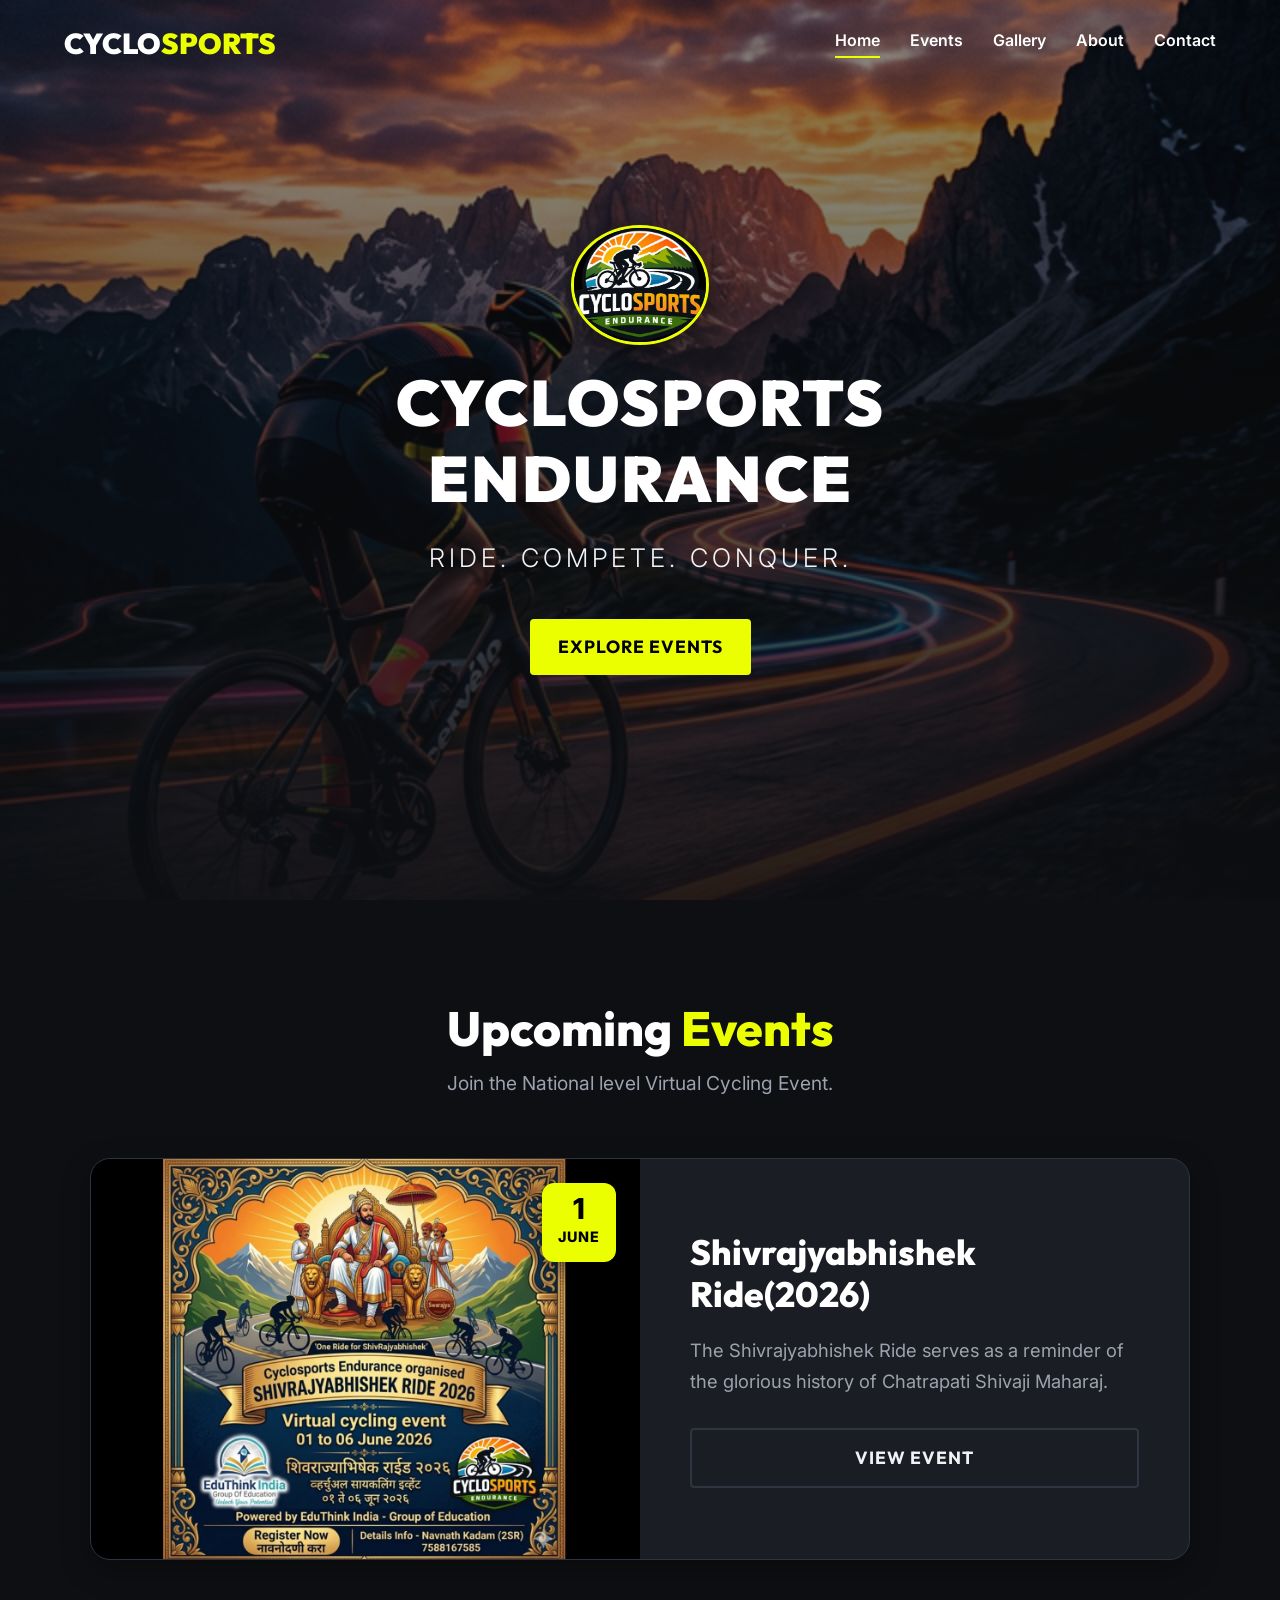
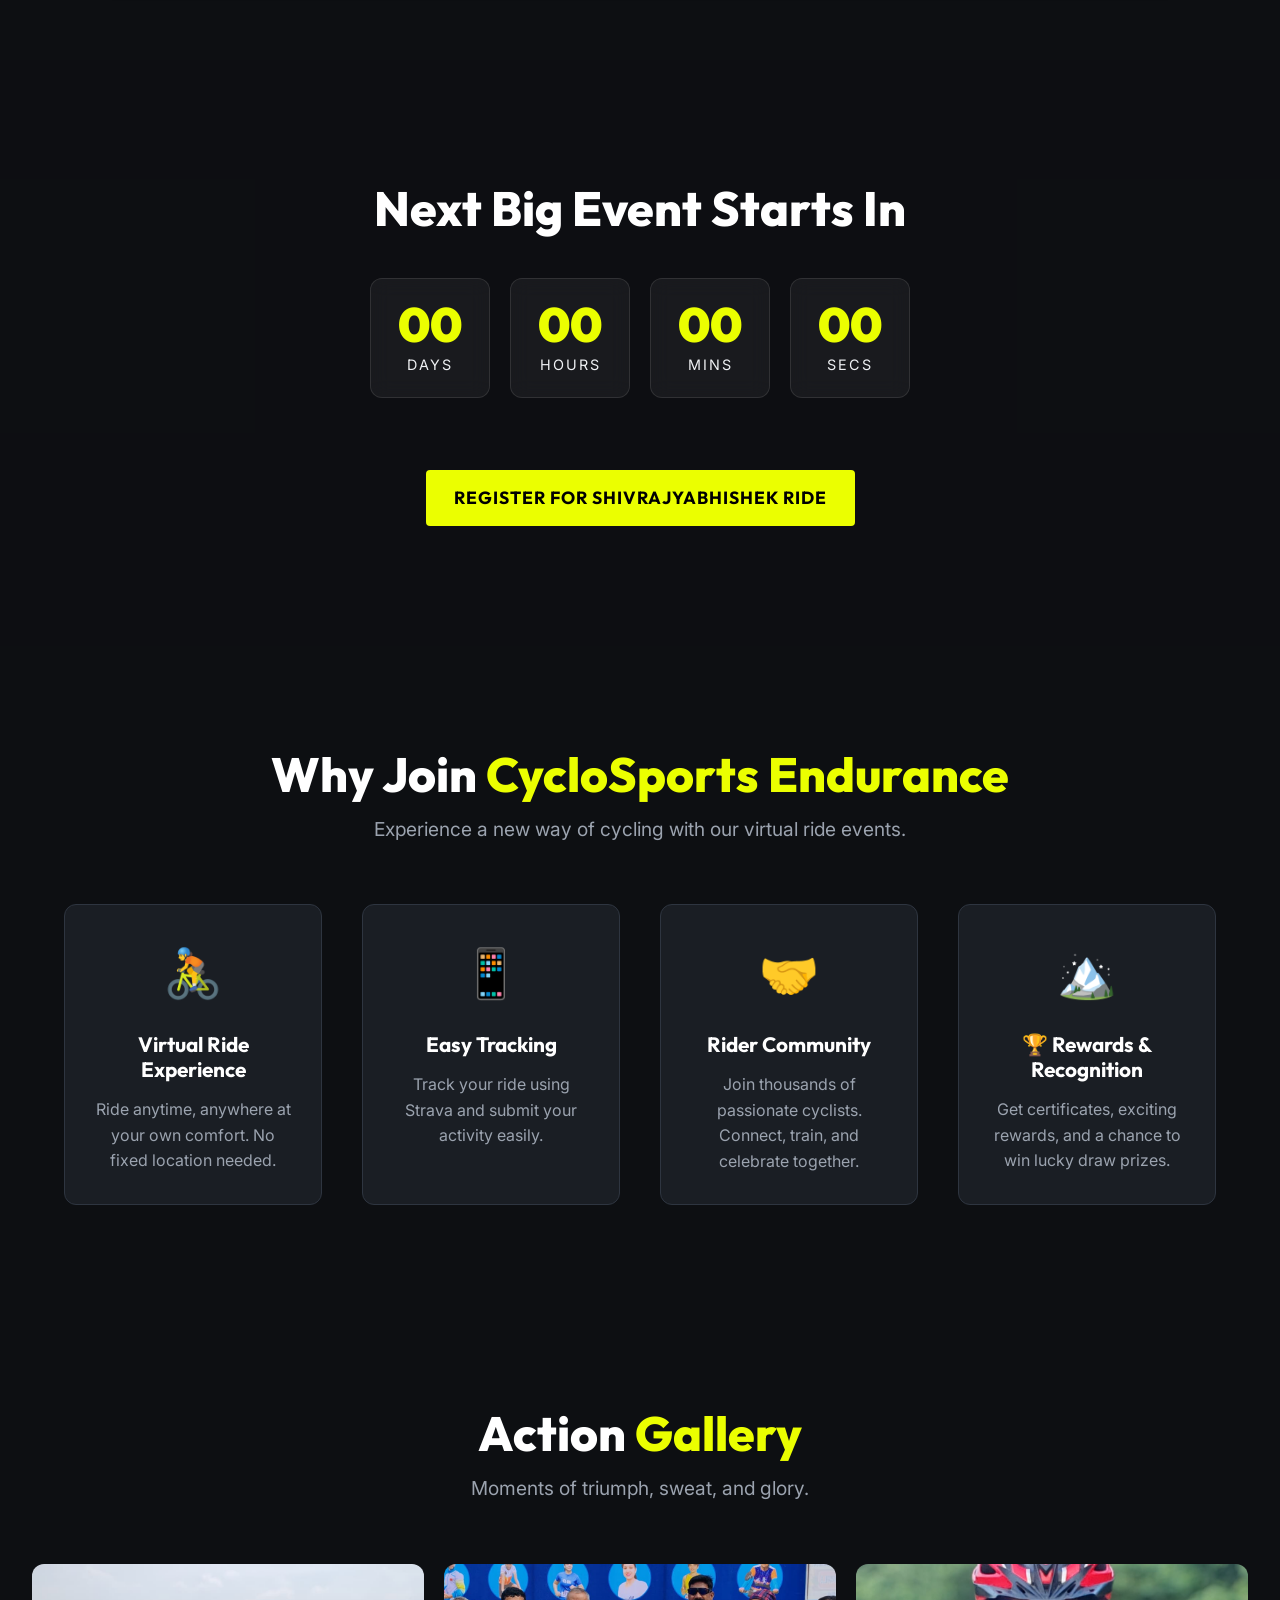
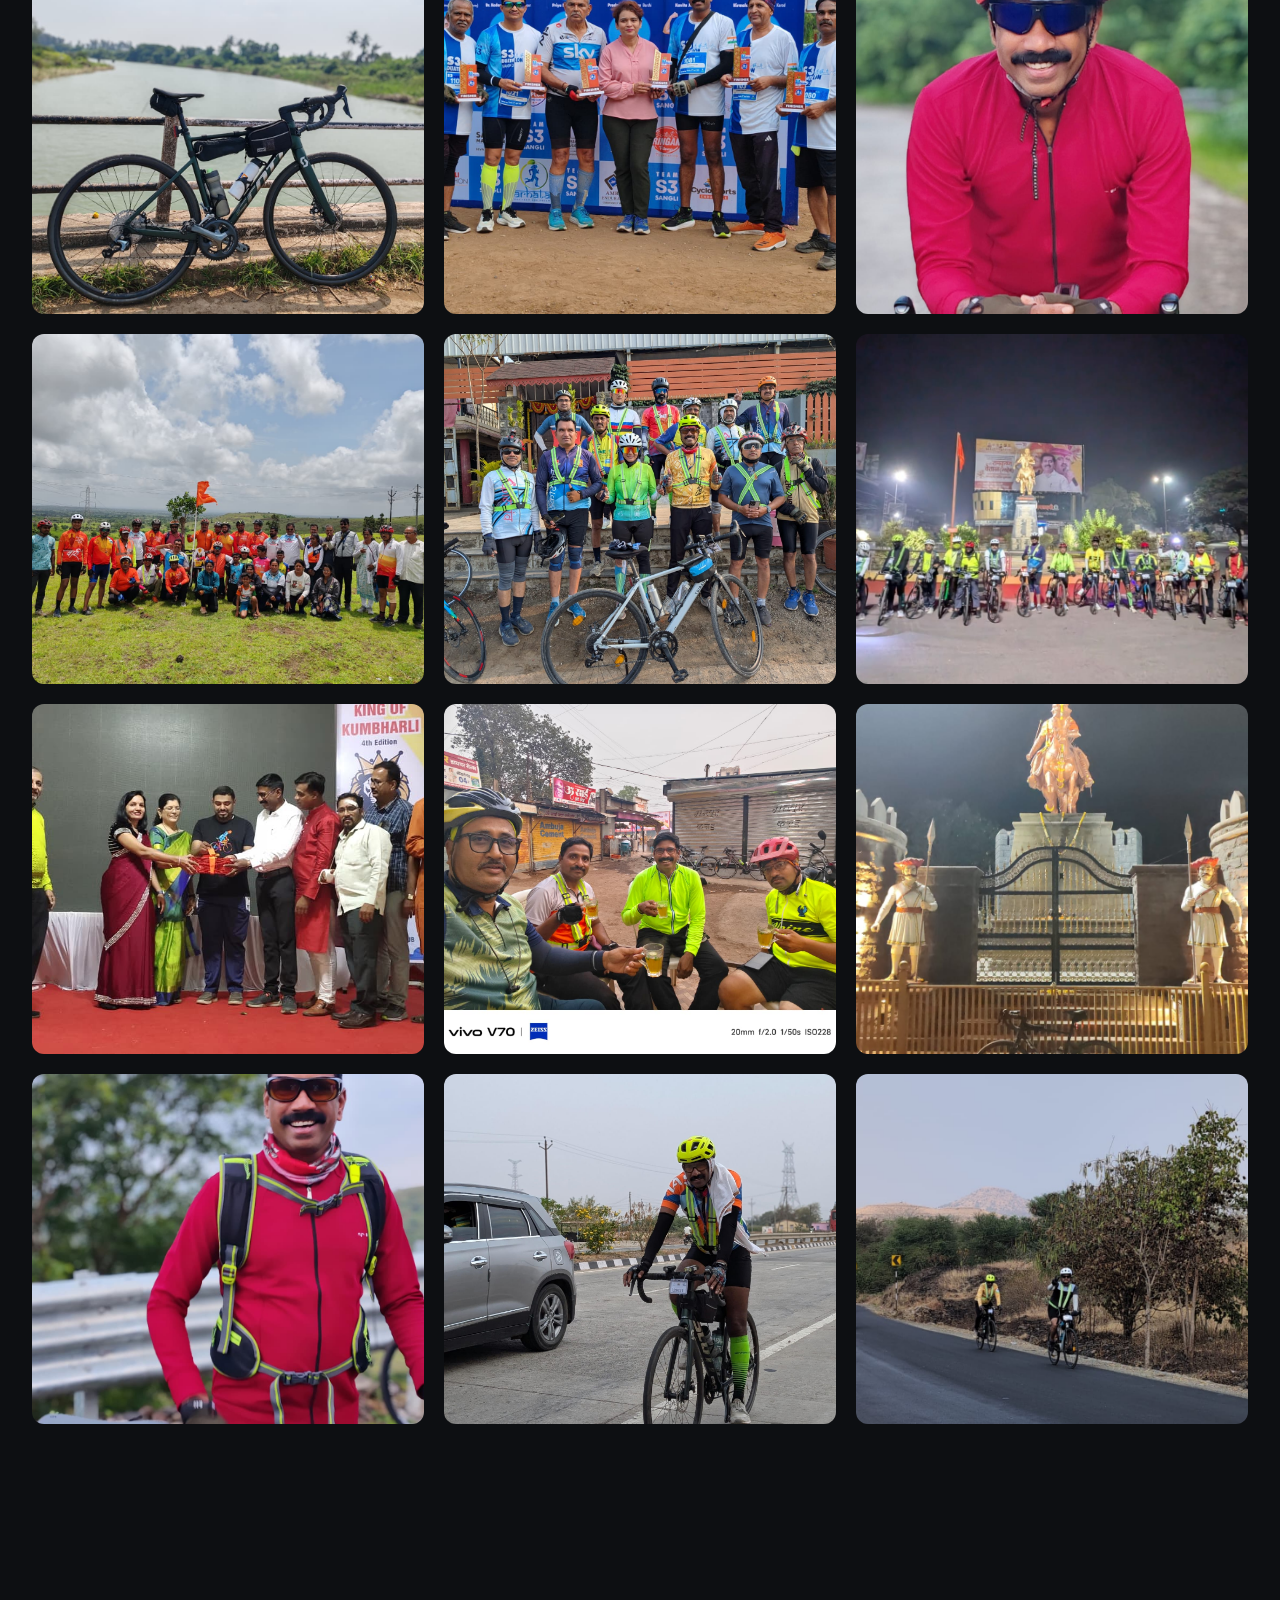
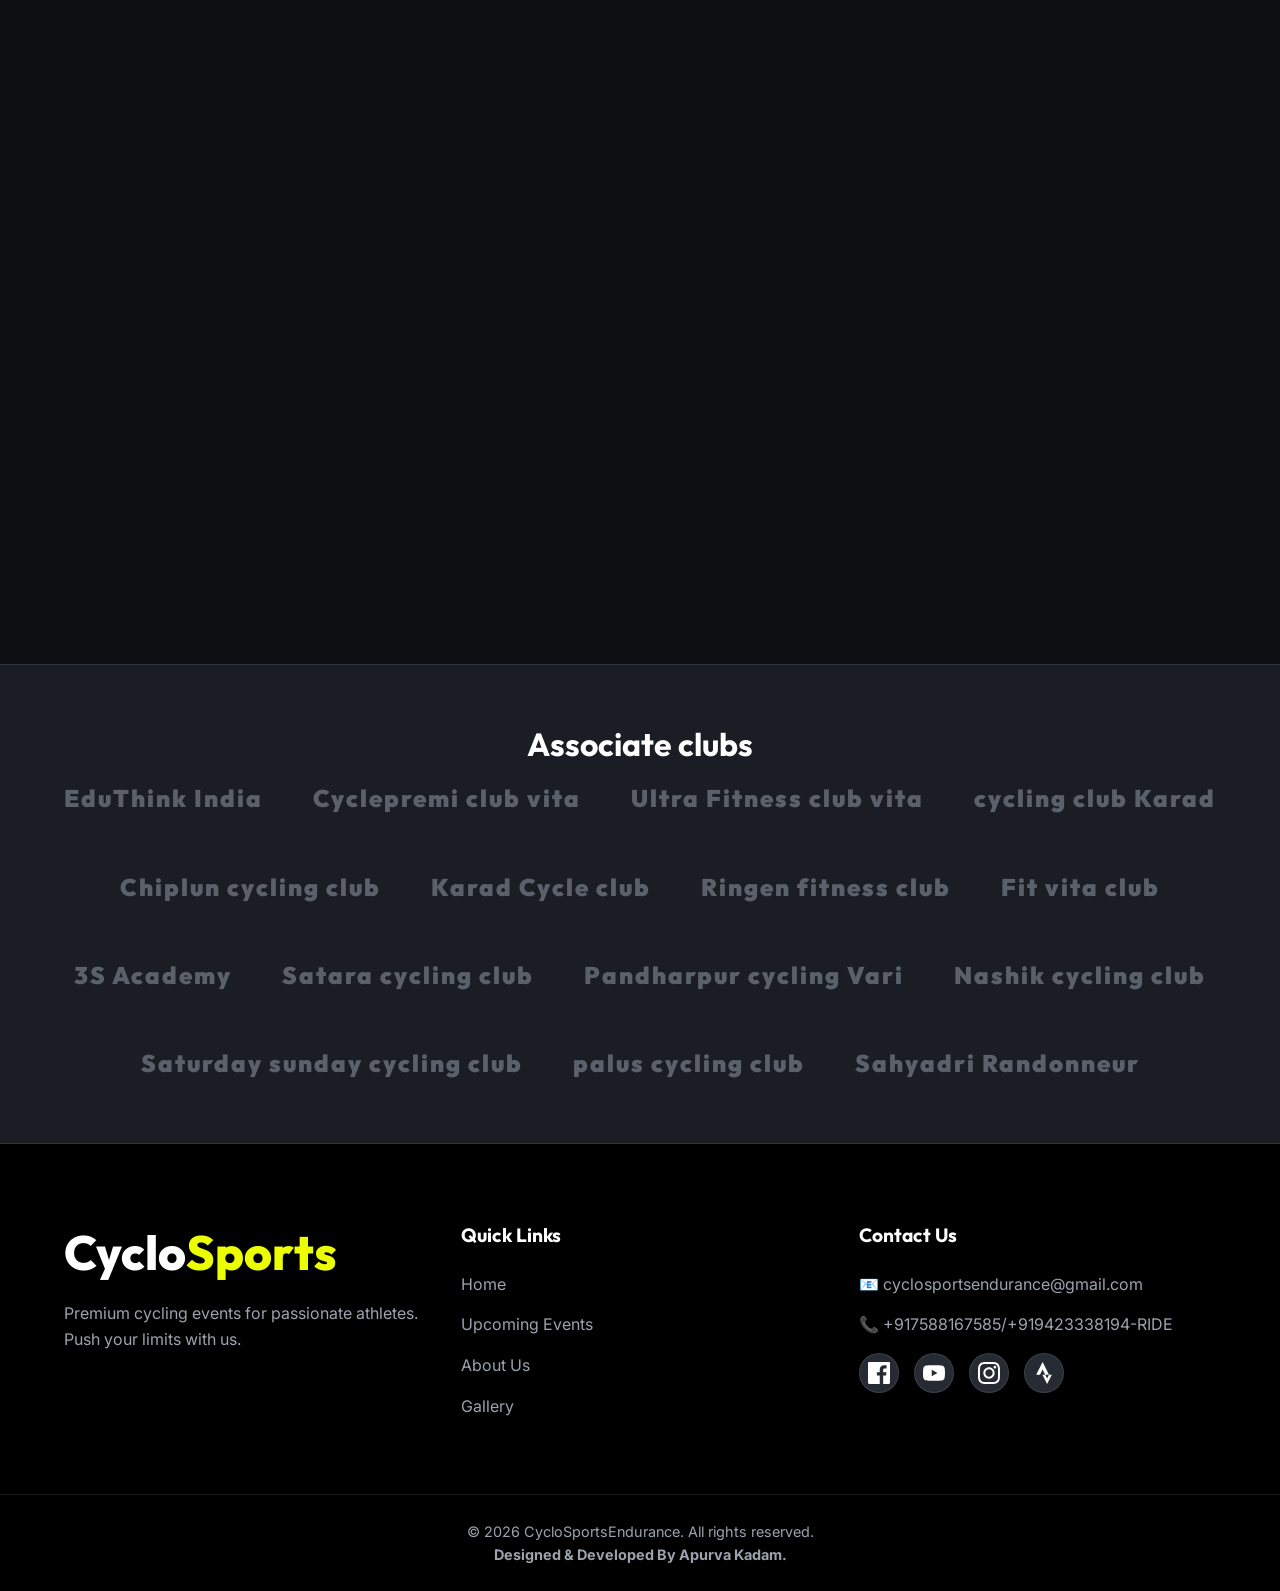
==== index.html @ b4a03345 "feat:delete the image" ====
<!DOCTYPE html>
<html lang="en">
<head>
    <meta charset="UTF-8">
    <meta name="viewport" content="width=device-width, initial-scale=1.0">
    <title>CycloSportsEndurance | Ride. Compete. Conquer.</title>
    <meta name="description" content="A professional sports event platform for cycling enthusiasts. Ride, compete, and conquer with CycloSportsEndurance.">
    <link rel="preconnect" href="https://fonts.googleapis.com">
    <link rel="preconnect" href="https://fonts.gstatic.com" crossorigin>
    <link href="https://fonts.googleapis.com/css2?family=Inter:wght@300;400;600;800&family=Outfit:wght@700;900&display=swap" rel="stylesheet">
    <link rel="stylesheet" href="styles.css">
</head>
<body>

    <!-- Sticky Navigation -->
    <header class="navbar" id="navbar">
        <div class="nav-container">
            <a href="index.html" class="logo">Cyclo<span>Sports</span></a>
            
            <button class="mobile-menu-btn" id="mobileMenuBtn" aria-label="Toggle Navigation">
                <span class="bar"></span>
                <span class="bar"></span>
                <span class="bar"></span>
            </button>
            
            <nav class="nav-links" id="navLinks">
                <a href="index.html" class="active">Home</a>
                <a href="#events">Events</a>
                <a href="#gallery">Gallery</a>
                <a href="#about">About</a>
                <a href="#contact">Contact</a>
            </nav>
        </div>
    </header>

    <!-- Hero Section -->
    <section class="hero" id="home">
        <div class="hero-overlay"></div>
        <div class="hero-content">
            <div class="hero-logo-wrapper fade-in" style="display: flex; justify-content: center; margin-bottom: 20px;">
                <img src="images/logo.png" alt="CycloSportsEndurance Logo" style="height: 120px; width: auto; border-radius: 50%; box-shadow: 0 10px 30px rgba(0,0,0,0.5); border: 3px solid var(--primary-color);">
            </div>
            <h1 class="hero-title reveal-text">CycloSports Endurance</h1>
            <p class="hero-tagline fade-in">Ride. Compete. Conquer.</p>
            <a href="#events" class="btn btn-primary pulse-btn">Explore Events</a>
        </div>
    </section>

    <!-- Upcoming Events Section -->
    <section class="events-section section-padding" id="events">
        <div class="container">
            <div class="section-header">
                <h2>Upcoming <span>Events</span></h2>
                <p>Join the National level Virtual Cycling Event.</p>
            </div>
            
            <div class="event-grid">
                <!-- Event Card 1 -->
                <div class="event-card fade-up">
                    <div class="event-image-wrapper">
                        <img src="images/event1.jpg.jpeg" alt="Shivrajyabhishek ride" class="event-image">
                        <div class="event-date-badge">
                            <span class="day">1</span>
                            <span class="month">June</span>
                        </div>
                    </div>
                    <div class="event-info">
                        <h3>Shivrajyabhishek Ride(2026)</h3>
                        <p class="event-desc">The Shivrajyabhishek Ride serves as a reminder of the glorious history of Chatrapati Shivaji Maharaj. </p>
                        <a href="event.html" class="btn btn-secondary">View Event</a>
                    </div>
                </div>

            </div>
        </div>
    </section>

    <!-- Countdown Section -->
    <section class="countdown-section" id="countdown">
        <div class="countdown-overlay"></div>
        <div class="container countdown-container relative-z">
            <h2>Next Big Event Starts In</h2>
            <div class="timer" id="main-timer">
                <div class="time-box">
                    <span id="days" class="time-val">00</span>
                    <span class="time-label">Days</span>
                </div>
                <div class="time-box">
                    <span id="hours" class="time-val">00</span>
                    <span class="time-label">Hours</span>
                </div>
                <div class="time-box">
                    <span id="minutes" class="time-val">00</span>
                    <span class="time-label">Mins</span>
                </div>
                <div class="time-box">
                    <span id="seconds" class="time-val">00</span>
                    <span class="time-label">Secs</span>
                </div>
            </div>
            <a href="event.html" class="btn btn-primary mt-medium pulse-btn">Register For Shivrajyabhishek Ride</a>
        </div>
    </section>

    <!-- Why Join Section -->
    <section class="features-section section-padding" id="about">
        <div class="container">
            <div class="section-header">
                <h2>Why Join <span>CycloSports Endurance</span></h2>
                <p>Experience a new way of cycling with our virtual ride events.</p>
            </div>
            
            <div class="features-grid">
                <div class="feature-item fade-up">
                    <div class="feature-icon">🚴</div>
                    <h3> Virtual Ride Experience</h3>
                    <p>Ride anytime, anywhere at your own comfort. No fixed location needed.</p>
                </div>
                <div class="feature-item fade-up" style="transition-delay: 0.1s;">
                    <div class="feature-icon">📱</div>
                    <h3> Easy Tracking</h3>
                    <p>Track your ride using Strava and submit your activity easily.</p>
                </div>
                <div class="feature-item fade-up" style="transition-delay: 0.2s;">
                    <div class="feature-icon">🤝</div>
                    <h3>Rider Community</h3>
                    <p>Join thousands of passionate cyclists. Connect, train, and celebrate together.</p>
                </div>
                <div class="feature-item fade-up" style="transition-delay: 0.3s;">
                    <div class="feature-icon">🏔️</div>
                    <h3>🏆 Rewards & Recognition</h3>
                    <p>Get certificates, exciting rewards, and a chance to win lucky draw prizes.</p>
                </div>
            </div>
        </div>
    </section>

    <!-- Gallery Section -->
    <section class="gallery-section section-padding" id="gallery">
        <div class="container-fluid">
            <div class="section-header">
                <h2>Action <span>Gallery</span></h2>
                <p>Moments of triumph, sweat, and glory.</p>
            </div>
            
            <div class="gallery-grid">
                <div class="gallery-item fade-up">
                    <img src="images/cycle.jpg" alt="Pristine Drivetrain">
                    <div class="gallery-overlay"><span>Cycle</span></div>
                </div>
                <div class="gallery-item fade-up">
                    <img src="images/grp.jpg" alt="Pristine Drivetrain">
                    <div class="gallery-overlay"><span>Sangli 3s Academy</span></div>
                </div>
                <div class="gallery-item fade-up" style="transition-delay: 0.1s;">
                    <img src="images/pappa1.jpg" alt="Cornering on mountain">
                    <div class="gallery-overlay"><span></span></div>
                </div>
                <div class="gallery-item fade-up" style="transition-delay: 0.2s;">
                    <img src="images/grp2.jpg" alt="Cyclists celebrating">
                    <div class="gallery-overlay"><span>Pandharpur vari</span></div>
                </div>
                <div class="gallery-item fade-up" style="transition-delay: 0.3s;">
                    <img src="images/grp3.jpg" alt="Peloton racing">
                    <div class="gallery-overlay"><span>BRM</span></div>
                </div>
                <div class="gallery-item fade-up" style="transition-delay: 0.3s;">
                    <img src="images/grp4.jpg.jpeg" alt="Peloton racing">
                    <div class="gallery-overlay"><span>karad group</span></div>
                </div>
                <div class="gallery-item fade-up" style="transition-delay: 0.3s;">
                    <img src="images/grp5.jpg.jpeg" alt="Peloton racing">
                    <div class="gallery-overlay"><span>21 days challang</span></div>
                </div>
                <div class="gallery-item fade-up" style="transition-delay: 0.3s;">
                    <img src="images/grp6.jpg.jpeg" alt="Peloton racing">
                    <div class="gallery-overlay"><span>break time</span></div>
                </div>
                 <div class="gallery-item fade-up" style="transition-delay: 0.3s;">
                    <img src="images/shivaji.jpg.jpeg" alt="Shivtirth,vita">
                    <div class="gallery-overlay"><span>Shivtirth,vita</span></div>
                </div>
                 <div class="gallery-item fade-up" style="transition-delay: 0.3s;">
                    <img src="images/pappa3.jpg.jpeg" alt="my cycling journey">
                    <div class="gallery-overlay"><span>my cycling journey</span></div>
                </div>
                <div class="gallery-item fade-up" style="transition-delay: 0.3s;">
                    <img src="images/pappa4.jpg.jpeg" alt="my cycling journey">
                    <div class="gallery-overlay"></div>
                </div>
                <div class="gallery-item fade-up" style="transition-delay: 0.3s;">
                    <img src="images/grp7.jpg.jpeg" alt="my cycling journey">
                    <div class="gallery-overlay"></div>
                </div>
                <div class="gallery-item fade-up" style="transition-delay: 0.3s;">
                    <img src="images/grp8.jpg.jpeg" alt="my cycling journey">
                    <div class="gallery-overlay"></div>
                </div>
                <div class="gallery-item fade-up" style="transition-delay: 0.3s;">
                    <img src="images/grp9.jpg.jpeg" alt="my cycling journey">
                    <div class="gallery-overlay"></div>
                </div>
                <div class="gallery-item fade-up" style="transition-delay: 0.3s;">
                    <img src="images/grp10.jpg.jpeg" alt="my cycling journey">
                    <div class="gallery-overlay"></div>
                </div>
                 <div class="gallery-item fade-up" style="transition-delay: 0.3s;">
                    <img src="images/grp11.jpg.jpeg" alt="my cycling journey">
                    <div class="gallery-overlay"></div>
                </div>
                 
                 <div class="gallery-item fade-up" style="transition-delay: 0.3s;">
                    <img src="images/grp13.jpg.jpeg" alt="my cycling journey">
                    <div class="gallery-overlay"></div>
                </div>
                
                
            </div>
        </div>
    </section>

    <!-- Sponsors Section -->
    <section class="sponsors-section section-padding">
        <div class="container">
            <h3 class="text-center mb-small">Associate clubs</h3>
            <div class="sponsors-track">
                <div class="sponsor-logo">EduThink India</div>
                <div class="sponsor-logo">Cyclepremi club vita</div>
                <div class="sponsor-logo">Ultra Fitness club vita</div>
                <div class="sponsor-logo">cycling club Karad</div>
                <div class="sponsor-logo">Chiplun cycling club</div>
                <div class="sponsor-logo">Karad Cycle club</div>
                <div class="sponsor-logo">Ringen fitness club</div>
                <div class="sponsor-logo">Fit vita  club</div>
                <div class="sponsor-logo">3S Academy</div>
                <div class="sponsor-logo">Satara cycling club</div>
                <div class="sponsor-logo">Pandharpur cycling Vari</div>
                <div class="sponsor-logo">Nashik cycling club</div>
                <div class="sponsor-logo">Saturday sunday cycling club</div>
                <div class="sponsor-logo">palus cycling club</div>
                 <div class="sponsor-logo">Sahyadri Randonneur</div>



                


                  
            </div>
        </div>
    </section>

    <!-- Footer -->
    <footer class="footer" id="contact">
        <div class="container footer-content">
            <div class="footer-brand">
                <h2>Cyclo<span>Sports</span></h2>
                <p>Premium cycling events for passionate athletes. Push your limits with us.</p>
            </div>
            <div class="footer-links">
                <h3>Quick Links</h3>
                <ul>
                    <li><a href="#home">Home</a></li>
                    <li><a href="#events">Upcoming Events</a></li>
                    <li><a href="#about">About Us</a></li>
                    <li><a href="#gallery">Gallery</a></li>
                </ul>
            </div>
            <div class="footer-contact">
                <h3>Contact Us</h3>
                <p>📧 cyclosportsendurance@gmail.com</p>
                <p>📞 +917588167585/+919423338194-RIDE</p>
                <div class="social-icons">
                    <a href="https://www.facebook.com/share/1Gm2PTJt2p/" target="_blank" aria-label="Facebook" class="social-btn facebook-btn">
                        <svg viewBox="0 0 24 24" width="22" height="22" fill="currentColor"><path d="M22.675 0H1.325C.593 0 0 .593 0 1.325v21.351C0 23.407.593 24 1.325 24H12.82v-9.294H9.692v-3.622h3.128V8.413c0-3.1 1.893-4.788 4.659-4.788 1.325 0 2.463.099 2.795.143v3.24l-1.918.001c-1.504 0-1.795.715-1.795 1.763v2.313h3.587l-.467 3.622h-3.12V24h6.116c.73 0 1.323-.593 1.323-1.325V1.325C24 .593 23.407 0 22.675 0z"/></svg>
                    </a>
                    <a href="https://youtube.com/@cyclosports_endurance?si=Y2hCY_am2T62Uddx" target="_blank" aria-label="YouTube" class="social-btn youtube-btn">
                        <svg viewBox="0 0 24 24" width="22" height="22" fill="currentColor"><path d="M23.498 6.186a3.016 3.016 0 0 0-2.122-2.136C19.505 3.5 12 3.5 12 3.5s-7.505 0-9.377.55a3.016 3.016 0 0 0-2.122 2.136C0 8.07 0 12 0 12s0 3.93.501 5.814a3.016 3.016 0 0 0 2.122 2.136c1.872.55 9.377.55 9.377.55s7.505 0 9.377-.55a3.016 3.016 0 0 0 2.122-2.136C24 15.93 24 12 24 12s0-3.93-.502-5.814zM9.545 15.568V8.432L15.818 12l-6.273 3.568z"/></svg>
                    </a>
                    <a href="https://www.instagram.com/cyclosports_endurance?igsh=ZHBmbDU0dDhqNGh4" target="_blank" aria-label="Instagram" class="social-btn instagram-btn">
                        <svg viewBox="0 0 24 24" width="22" height="22" fill="currentColor"><path d="M12 2.163c3.204 0 3.584.012 4.85.07 3.252.148 4.771 1.691 4.919 4.919.058 1.265.069 1.645.069 4.849 0 3.205-.012 3.584-.069 4.849-.149 3.225-1.664 4.771-4.919 4.919-1.266.058-1.644.07-4.85.07-3.204 0-3.584-.012-4.849-.07-3.26-.149-4.771-1.699-4.919-4.92-.058-1.265-.07-1.644-.07-4.849 0-3.204.013-3.583.07-4.849.149-3.227 1.664-4.771 4.919-4.919 1.266-.057 1.645-.069 4.849-.069zm0-2.163c-3.259 0-3.667.014-4.947.072-4.358.2-6.78 2.618-6.98 6.98-.059 1.281-.073 1.689-.073 4.948 0 3.259.014 3.668.072 4.948.2 4.358 2.618 6.78 6.98 6.98 1.281.058 1.689.072 4.948.072 3.259 0 3.668-.014 4.948-.072 4.354-.2 6.782-2.618 6.979-6.98.059-1.28.073-1.689.073-4.948 0-3.259-.014-3.667-.072-4.947-.196-4.354-2.617-6.78-6.979-6.98-1.281-.059-1.69-.073-4.949-.073zm0 5.838c-3.403 0-6.162 2.759-6.162 6.162s2.759 6.163 6.162 6.163 6.162-2.759 6.162-6.163c0-3.403-2.759-6.162-6.162-6.162zm0 10.162c-2.209 0-4-1.79-4-4s1.791-4 4-4 4 1.79 4 4-1.791 4-4 4zm6.406-11.845c-.796 0-1.441.645-1.441 1.44s.645 1.44 1.441 1.44c.795 0 1.439-.645 1.439-1.44s-.644-1.44-1.439-1.44z"/></svg>
                    </a>
                    <a href="https://strava.app.link/qWjfaEIYH1b" target="_blank" aria-label="Strava" class="social-btn strava-btn">
                        <svg viewBox="0 0 24 24" width="22" height="22" fill="currentColor"><path d="M15.387 17.944l-2.089-4.116h-3.065L15.387 24l5.15-10.172h-3.066m-7.008-5.599l2.836 5.598h4.172L10.463 0l-7 13.828h4.169"/></svg>
                    </a>
                </div>
            </div>
        </div>
        <div class="footer-bottom">
            <p>&copy; 2026 CycloSportsEndurance. All rights reserved.</p>
            <p><b> Designed & Developed By Apurva Kadam.</b></p>
        </div>
    </footer>

    <!-- Floating WhatsApp Button Removed -->
    <script src="script.js"></script>
</body>
</html>
---- styles.css ----
/* --- CSS Variables --- */
:root {
    --bg-color: #0d0f12; /* Deep dark blue/black */
    --surface-color: #1a1e24; /* Slightly lighter card background */
    --surface-light: #252a33;
    --primary-color: #ebff00; /* Vibrant Neon Yellow/Green */
    --primary-hover: #bde600;
    --secondary-color: #ff3366; /* Vibrant Pink/Red */
    --text-main: #f0f2f5;
    --text-muted: #9ba3af;
    --border-color: #2e3540;
    
    --font-heading: 'Outfit', sans-serif;
    --font-body: 'Inter', sans-serif;

    --transition-fast: 0.2s ease;
    --transition-med: 0.4s cubic-bezier(0.25, 0.46, 0.45, 0.94);
    --transition-slow: 0.8s cubic-bezier(0.25, 0.46, 0.45, 0.94);
}

/* --- Resets & Base --- */
* {
    margin: 0;
    padding: 0;
    box-sizing: border-box;
}

html {
    scroll-behavior: smooth;
}

body {
    font-family: var(--font-body);
    background-color: var(--bg-color);
    color: var(--text-main);
    line-height: 1.6;
    overflow-x: hidden;
}

h1, h2, h3, h4, h5, h6 {
    font-family: var(--font-heading);
    color: #fff;
    line-height: 1.2;
}

a {
    text-decoration: none;
    color: var(--text-main);
    transition: color var(--transition-fast);
}

img {
    max-width: 100%;
    height: auto;
    display: block;
}

ul {
    list-style: none;
}

/* --- Typography --- */
h1 { font-size: clamp(2.5rem, 5vw, 4.5rem); text-transform: uppercase; font-weight: 900; letter-spacing: 2px; }
h2 { font-size: clamp(2rem, 4vw, 3rem); font-weight: 800; }
h3 { font-size: clamp(1.5rem, 3vw, 2rem); font-weight: 700; }
.text-muted { color: var(--text-muted); }
.text-center { text-align: center; }

/* Highlighted Text */
h2 span {
    color: var(--primary-color);
}

/* --- Layout Utilities --- */
.container {
    width: 90%;
    max-width: 1200px;
    margin: 0 auto;
}
.container-fluid {
    width: 95%;
    margin: 0 auto;
}
.section-padding {
    padding: 100px 0;
}
.relative-z {
    position: relative;
    z-index: 2;
}
.mt-medium { margin-top: 2rem; }
.mb-small { margin-bottom: 1rem; }
.w-100 { width: 100%; }

/* --- Components --- */

/* Buttons */
.btn {
    display: inline-block;
    padding: 14px 28px;
    font-family: var(--font-heading);
    font-weight: 700;
    font-size: 1.1rem;
    text-transform: uppercase;
    letter-spacing: 1px;
    border: none;
    cursor: pointer;
    border-radius: 4px;
    transition: all var(--transition-fast);
    text-align: center;
}

.btn-primary {
    background-color: var(--primary-color);
    color: #000;
}

.btn-primary:hover {
    background-color: var(--primary-hover);
    transform: translateY(-2px);
    box-shadow: 0 5px 15px rgba(235, 255, 0, 0.3);
}

.btn-secondary {
    background-color: transparent;
    color: var(--text-main);
    border: 2px solid var(--border-color);
}

.btn-secondary:hover {
    border-color: var(--primary-color);
    color: var(--primary-color);
}

/* Pulse Animation for CTA */
.pulse-btn {
    animation: pulse 2s infinite;
}
@keyframes pulse {
    0% { box-shadow: 0 0 0 0 rgba(235, 255, 0, 0.4); }
    70% { box-shadow: 0 0 0 15px rgba(235, 255, 0, 0); }
    100% { box-shadow: 0 0 0 0 rgba(235, 255, 0, 0); }
}

/* --- Navigation --- */
.navbar {
    position: fixed;
    top: 0;
    left: 0;
    width: 100%;
    padding: 20px 0;
    z-index: 1000;
    transition: background-color var(--transition-med), padding var(--transition-med);
}
.navbar.scrolled {
    background-color: rgba(13, 15, 18, 0.95);
    backdrop-filter: blur(10px);
    -webkit-backdrop-filter: blur(10px);
    padding: 15px 0;
    box-shadow: 0 4px 30px rgba(0, 0, 0, 0.5);
    border-bottom: 1px solid rgba(255,255,255,0.05);
}

.nav-container {
    width: 90%;
    max-width: 1200px;
    margin: 0 auto;
    display: flex;
    justify-content: space-between;
    align-items: center;
}

.logo {
    font-family: var(--font-heading);
    font-size: 1.8rem;
    font-weight: 900;
    color: #fff;
    text-transform: uppercase;
}
.logo span {
    color: var(--primary-color);
}

.nav-links {
    display: flex;
    gap: 30px;
}

.nav-links a {
    font-weight: 600;
    color: #fff;
    position: relative;
    padding-bottom: 5px;
}

.nav-links a::after {
    content: '';
    position: absolute;
    bottom: 0;
    left: 0;
    width: 0;
    height: 2px;
    background-color: var(--primary-color);
    transition: width var(--transition-fast);
}

.nav-links a:hover::after, .nav-links a.active::after {
    width: 100%;
}

.mobile-menu-btn {
    display: none;
    background: none;
    border: none;
    cursor: pointer;
    flex-direction: column;
    gap: 5px;
    z-index: 1001;
}

.mobile-menu-btn .bar {
    width: 25px;
    height: 3px;
    background-color: #fff;
    transition: all var(--transition-fast);
}

/* --- Hero Section --- */
.hero {
    height: 100vh;
    min-height: 600px;
    background: url('images/hero-bg.png') center/cover no-repeat;
    position: relative;
    display: flex;
    align-items: center;
    justify-content: center;
    text-align: center;
}

.hero-overlay {
    position: absolute;
    top: 0; left: 0; right: 0; bottom: 0;
    background: linear-gradient(to bottom, rgba(13, 15, 18, 0.4) 0%, rgba(13, 15, 18, 0.9) 100%);
}

.hero-content {
    position: relative;
    z-index: 2;
    max-width: 800px;
    padding: 0 20px;
}

.hero-tagline {
    font-size: clamp(1.2rem, 2vw, 1.8rem);
    color: var(--text-main);
    margin: 20px 0 40px;
    font-weight: 300;
    letter-spacing: 4px;
    text-transform: uppercase;
}

/* Animations classes for JS Intersection Observer */
.fade-up {
    opacity: 0;
    transform: translateY(30px);
    transition: opacity var(--transition-slow), transform var(--transition-slow);
}
.fade-up.visible {
    opacity: 1;
    transform: translateY(0);
}
.fade-in {
    opacity: 0;
    transition: opacity var(--transition-slow);
}
.fade-in.visible {
    opacity: 1;
}

/* --- Upcoming Events --- */
.section-header {
    text-align: center;
    margin-bottom: 60px;
}

.section-header p {
    color: var(--text-muted);
    font-size: 1.2rem;
    margin-top: 10px;
}

.event-grid {
    display: flex;
    flex-direction: column;
    align-items: center;
    gap: 40px;
}

.event-card {
    display: flex;
    flex-direction: row;
    width: 100%;
    max-width: 1100px;
    background: var(--surface-color);
    border-radius: 20px;
    overflow: hidden;
    transition: transform var(--transition-med), box-shadow var(--transition-med);
    border: 1px solid var(--border-color);
    box-shadow: 0 10px 30px rgba(0,0,0,0.3);
}

.event-card:hover {
    transform: translateY(-8px);
    box-shadow: 0 20px 50px rgba(0,0,0,0.5);
    border-color: rgba(235, 255, 0, 0.4);
}

.event-image-wrapper {
    position: relative;
    width: 50%;
    height: 400px;
    flex-shrink: 0;
    overflow: hidden;
}

.event-image {
    width: 100%;
    height: 100%;
    object-fit: cover;
    transition: transform 0.5s ease;
}

.event-card:hover .event-image {
    transform: scale(1.08);
}

.event-date-badge {
    position: absolute;
    top: 24px;
    right: 24px;
    background: var(--primary-color);
    color: #000;
    padding: 12px 16px;
    border-radius: 12px;
    text-align: center;
    font-weight: 800;
    box-shadow: 0 8px 20px rgba(0,0,0,0.4);
}

.event-date-badge .day {
    display: block;
    font-size: 1.8rem;
    line-height: 1;
}

.event-date-badge .month {
    font-size: 0.9rem;
    text-transform: uppercase;
    letter-spacing: 1px;
}

.event-info {
    width: 50%;
    padding: 50px;
    display: flex;
    flex-direction: column;
    justify-content: center;
}

.event-info h3 {
    margin-bottom: 20px;
    font-size: 2.2rem;
    font-weight: 800;
}

.event-desc {
    color: var(--text-muted);
    margin-bottom: 30px;
    font-size: 1.15rem;
    line-height: 1.7;
}

@media (max-width: 900px) {
    .event-card {
        flex-direction: column;
        max-width: 600px;
    }
    .event-image-wrapper {
        width: 100%;
        height: 350px;
    }
    .event-info {
        width: 100%;
        padding: 40px 30px;
    }
}
@media (max-width: 480px) {
    .event-image-wrapper {
        height: 250px;
    }
    .event-info {
        padding: 30px 20px;
    }
    .event-info h3 {
        font-size: 1.8rem;
    }
    .event-desc {
        font-size: 1.05rem;
    }
}

/* --- Countdown Section --- */
.countdown-section {
    position: relative;
    padding: 120px 0;
    background: url('images/gallery-2.png') center/cover fixed; /* Parallax effect */
    text-align: center;
}

.countdown-overlay {
    position: absolute;
    top: 0; left: 0; right: 0; bottom: 0;
    background: rgba(13, 15, 18, 0.85); /* Darken bg image */
}

.timer {
    display: flex;
    justify-content: center;
    gap: 20px;
    flex-wrap: wrap;
    margin: 40px 0;
}

.time-box {
    background: rgba(255, 255, 255, 0.05);
    border: 1px solid rgba(255, 255, 255, 0.1);
    backdrop-filter: blur(10px);
    -webkit-backdrop-filter: blur(10px);
    width: 120px;
    height: 120px;
    display: flex;
    flex-direction: column;
    justify-content: center;
    align-items: center;
    border-radius: 12px;
}

.time-val {
    font-family: var(--font-heading);
    font-size: 3rem;
    font-weight: 900;
    color: var(--primary-color);
    line-height: 1;
}

.time-label {
    text-transform: uppercase;
    font-size: 0.9rem;
    letter-spacing: 2px;
    margin-top: 5px;
}

/* --- Features / Why Join --- */
.features-grid {
    display: grid;
    grid-template-columns: repeat(auto-fit, minmax(250px, 1fr));
    gap: 40px;
}

.feature-item {
    text-align: center;
    padding: 30px;
    background: var(--surface-color);
    border-radius: 12px;
    border: 1px solid var(--border-color);
    transition: transform var(--transition-fast);
}

.feature-item:hover {
    transform: translateY(-5px);
    border-color: var(--primary-color);
}

.feature-icon {
    font-size: 3rem;
    margin-bottom: 20px;
}

.feature-item h3 {
    margin-bottom: 15px;
    font-size: 1.3rem;
}

.feature-item p {
    color: var(--text-muted);
}

/* --- Gallery Section --- */
.gallery-grid {
    display: grid;
    grid-template-columns: repeat(auto-fit, minmax(300px, 1fr));
    gap: 20px;
}

.gallery-item {
    position: relative;
    border-radius: 12px;
    overflow: hidden;
    height: 350px;
}

.gallery-item img {
    width: 100%;
    height: 100%;
    object-fit: cover;
    transition: transform 0.6s ease;
}

.gallery-overlay {
    position: absolute;
    top: 0; left: 0; right: 0; bottom: 0;
    background: linear-gradient(to top, rgba(0,0,0,0.8), transparent);
    display: flex;
    align-items: flex-end;
    padding: 30px;
    opacity: 0;
    transition: opacity var(--transition-med);
}

.gallery-item:hover img {
    transform: scale(1.1);
}

.gallery-item:hover .gallery-overlay {
    opacity: 1;
}

.gallery-overlay span {
    font-family: var(--font-heading);
    font-size: 1.5rem;
    font-weight: 700;
    color: #fff;
    transform: translateY(20px);
    transition: transform var(--transition-med);
}

.gallery-item:hover .gallery-overlay span {
    transform: translateY(0);
}

/* --- Sponsors Section --- */
.sponsors-section {
    background: var(--surface-color);
    border-top: 1px solid var(--border-color);
    border-bottom: 1px solid var(--border-color);
    padding: 60px 0;
}

.sponsors-track {
    display: flex;
    justify-content: center;
    align-items: center;
    flex-wrap: wrap;
    gap: 50px;
}

.sponsor-logo {
    font-family: var(--font-heading);
    font-size: 1.5rem;
    color: var(--text-muted);
    font-weight: 900;
    letter-spacing: 2px;
    opacity: 0.5;
    transition: opacity var(--transition-fast), color var(--transition-fast);
}

.sponsor-logo:hover {
    opacity: 1;
    color: var(--text-main);
}

/* --- Footer --- */
.footer {
    background: #000;
    padding-top: 80px;
}

.footer-content {
    display: grid;
    grid-template-columns: repeat(auto-fit, minmax(250px, 1fr));
    gap: 40px;
    margin-bottom: 60px;
}

.footer-brand p {
    color: var(--text-muted);
    margin-top: 20px;
}

.footer h3 {
    margin-bottom: 25px;
    font-size: 1.2rem;
}

.footer-links ul li {
    margin-bottom: 15px;
}

.footer-links ul li a {
    color: var(--text-muted);
}

.footer-links ul li a:hover {
    color: var(--primary-color);
    padding-left: 5px;
}

.footer-contact p {
    color: var(--text-muted);
    margin-bottom: 15px;
}

.social-icons {
    display: flex;
    gap: 15px;
    margin-top: 20px;
}

.social-icons a {
    display: flex;
    align-items: center;
    justify-content: center;
    width: 40px;
    height: 40px;
    background: var(--surface-light);
    border-radius: 50%;
    color: #fff;
    font-family: var(--font-heading);
    font-weight: 700;
}

.social-icons a:hover {
    background: var(--primary-color);
    color: #000;
}

.footer-bottom {
    text-align: center;
    padding: 25px 0;
    border-top: 1px solid rgba(255,255,255,0.1);
    color: var(--text-muted);
    font-size: 0.9rem;
}

/* ========================================================================= */
/* EVENT DETAILS PAGE SPECIFIC STYLES */
/* ========================================================================= */

.event-hero {
    height: 70vh;
    min-height: 500px;
    background: url('images/event-banner.png') center/cover no-repeat;
    position: relative;
    display: flex;
    align-items: center;
    padding-top: 80px; /* Offset for navbar */
}

.event-hero-overlay {
    position: absolute;
    top: 0; left: 0; right: 0; bottom: 0;
    background: linear-gradient(to right, rgba(13, 15, 18, 0.9) 0%, rgba(13, 15, 18, 0.4) 100%);
}

.event-hero-content {
    position: relative;
    z-index: 2;
}

.event-title-badge {
    display: inline-block;
    background: var(--secondary-color);
    color: #fff;
    padding: 5px 15px;
    border-radius: 4px;
    font-size: 0.9rem;
    font-weight: 700;
    text-transform: uppercase;
    margin-bottom: 20px;
}

.event-date-hero {
    font-size: 1.2rem;
    color: var(--primary-color);
    font-weight: 600;
    margin-top: 15px;
}

.glass-panel {
    background: rgba(26, 30, 36, 0.7);
    backdrop-filter: blur(15px);
    -webkit-backdrop-filter: blur(15px);
    border: 1px solid rgba(255, 255, 255, 0.1);
    border-radius: 12px;
    padding: 30px;
}

.glass-panel.dark {
    background: rgba(13, 15, 18, 0.8);
}

.event-countdown {
    margin-top: 40px;
    display: inline-block;
}

.event-countdown h3 {
    margin-bottom: 15px;
    font-size: 1rem;
    color: var(--text-muted);
    text-transform: uppercase;
    letter-spacing: 1px;
}

.event-countdown .timer {
    margin: 0;
    gap: 15px;
}

.event-countdown .time-box {
    width: 80px;
    height: 80px;
}

.event-countdown .time-val {
    font-size: 2rem;
}

/* Event Layout Grid */
.event-layout {
    display: grid;
    grid-template-columns: 2fr 1fr;
    gap: 60px;
}

.event-main-info p {
    color: var(--text-muted);
    font-size: 1.1rem;
    margin-bottom: 20px;
}

/* Virtual Event Information Styling */
.virtual-info-section h3 {
    margin-bottom: 5px;
}

.virtual-steps-grid {
    display: grid;
    grid-template-columns: repeat(auto-fit, minmax(130px, 1fr));
    gap: 15px;
}

.virtual-step-item {
    text-align: center;
    padding: 20px 10px;
    border: 1px solid var(--border-color);
    transition: transform var(--transition-fast), border-color var(--transition-fast);
}

.virtual-step-item:hover {
    transform: translateY(-5px);
    border-color: var(--primary-color);
}

.step-icon {
    font-size: 2rem;
    margin-bottom: 10px;
}

.virtual-step-item h4 {
    margin-bottom: 5px;
    font-size: 1.1rem;
}

.virtual-step-item p {
    font-size: 0.85rem;
    margin-bottom: 0;
    line-height: 1.3;
}

.virtual-details-list {
    margin: 0;
}

.virtual-details-list li {
    padding: 12px 15px;
    border-bottom: 1px dashed rgba(255,255,255,0.1);
    display: flex;
    align-items: center;
    font-size: 1.05rem;
}

.virtual-details-list li:last-child {
    border-bottom: none;
}

.detail-icon {
    font-size: 1.2rem;
    margin-right: 15px;
}

.virtual-details-list strong {
    color: #fff;
    margin-right: 10px;
}

.rules-list {
    margin: 0;
    padding: 10px 0;
}

.rules-list li {
    position: relative;
    padding: 10px 0 10px 0;
    font-size: 1.05rem;
    display: flex;
    align-items: flex-start;
}

.rule-num {
    color: var(--primary-color);
    font-size: 1.3rem;
    margin-right: 15px;
    line-height: 1;
}

/* Registration Sidebar */
.event-sidebar {
    position: sticky;
    top: 100px;
}

.registration-card h3 {
    margin-bottom: 25px;
    padding-bottom: 15px;
    border-bottom: 1px solid var(--border-color);
}

.event-specs {
    margin-bottom: 30px;
}

.event-specs li {
    display: flex;
    align-items: flex-start;
    margin-bottom: 20px;
}

.spec-icon {
    font-size: 1.5rem;
    margin-right: 15px;
    margin-top: 2px;
}

.spec-text {
    display: flex;
    flex-direction: column;
}

.spec-label {
    font-size: 0.85rem;
    color: var(--text-muted);
    text-transform: uppercase;
    letter-spacing: 1px;
}

.spec-val {
    font-weight: 600;
    font-size: 1.1rem;
}

.slot-status {
    color: var(--secondary-color);
}

.price-tag {
    font-family: var(--font-heading);
    font-size: 3.5rem;
    font-weight: 900;
    text-align: center;
    margin-bottom: 25px;
    color: #fff;
}

.price-tag .currency {
    font-size: 1.5rem;
    vertical-align: top;
    position: relative;
    top: 10px;
}

.price-tag .cents {
    font-size: 1.5rem;
}

/* --- Responsive Design --- */
@media (max-width: 992px) {
    .event-layout {
        grid-template-columns: 1fr;
    }
    
    .event-sidebar {
        position: static;
        margin-top: 40px;
    }
}

@media (max-width: 768px) {
    .nav-links {
        position: fixed;
        top: 0;
        right: -100%;
        width: 250px;
        height: 100vh;
        background: var(--surface-color);
        flex-direction: column;
        padding: 100px 30px;
        transition: right var(--transition-med);
        box-shadow: -5px 0 30px rgba(0,0,0,0.5);
    }

    .nav-links.active {
        right: 0;
    }

    .mobile-menu-btn {
        display: flex;
    }

    .mobile-menu-btn.active .bar:nth-child(1) {
        transform: translateY(8px) rotate(45deg);
    }
    .mobile-menu-btn.active .bar:nth-child(2) {
        opacity: 0;
    }
    .mobile-menu-btn.active .bar:nth-child(3) {
        transform: translateY(-8px) rotate(-45deg);
    }

    .timer .time-box {
        width: 80px;
        height: 80px;
    }
    .timer .time-val {
        font-size: 2rem;
    }
}

@media (max-width: 480px) {
    .timer .time-box {
        width: 70px;
        height: 70px;
    }
    .timer .time-val {
        font-size: 1.5rem;
    }
    
    .event-countdown .time-box {
        width: 65px;
        height: 65px;
    }
    .event-countdown .time-val {
        font-size: 1.5rem;
    }
}

/* ========================================================================= */
/* WHATSAPP INTEGRATION STYLES */
/* ========================================================================= */

.btn-whatsapp {
    background-color: #25D366;
    color: #fff;
    display: flex;
    align-items: center;
    justify-content: center;
    gap: 10px;
}

.btn-whatsapp:hover {
    background-color: #1ebe57;
    transform: translateY(-2px);
    box-shadow: 0 5px 15px rgba(37, 211, 102, 0.3);
    color: #fff;
}

.btn-whatsapp .wa-icon {
    width: 22px;
    height: 22px;
    fill: currentColor;
}

.btn-whatsapp.pulse-btn {
    animation: pulse-wa 2s infinite;
}

@keyframes pulse-wa {
    0% { box-shadow: 0 0 0 0 rgba(37, 211, 102, 0.4); }
    70% { box-shadow: 0 0 0 15px rgba(37, 211, 102, 0); }
    100% { box-shadow: 0 0 0 0 rgba(37, 211, 102, 0); }
}

.floating-wa {
    position: fixed;
    bottom: 30px;
    right: 30px;
    width: 60px;
    height: 60px;
    background-color: #25D366;
    color: #fff;
    border-radius: 50%;
    display: flex;
    align-items: center;
    justify-content: center;
    box-shadow: 0 4px 20px rgba(0,0,0,0.3);
    z-index: 1000;
    transition: transform var(--transition-fast), background-color var(--transition-fast);
}

.floating-wa:hover {
    transform: scale(1.1);
    background-color: #1ebe57;
    color: #fff;
}

.floating-wa .wa-icon {
    width: 32px;
    height: 32px;
    fill: currentColor;
}

@media (max-width: 768px) {
    .floating-wa {
        bottom: 20px;
        right: 20px;
        width: 50px;
        height: 50px;
    }
    .floating-wa .wa-icon {
        width: 28px;
        height: 28px;
    }
}

/* ========================================================================= */
/* MULTI-LEVEL REGISTRATION STYLES */
/* ========================================================================= */

.category-grid {
    display: grid;
    grid-template-columns: repeat(auto-fit, minmax(300px, 1fr));
    gap: 30px;
    margin-top: 40px;
}

.category-card {
    background: linear-gradient(145deg, #1a1e24 0%, #0d0f12 100%);
    border: 1px solid var(--border-color);
    border-radius: 16px;
    padding: 35px 25px;
    transition: transform var(--transition-med), box-shadow var(--transition-med), border-color var(--transition-med);
    display: flex;
    flex-direction: column;
    position: relative;
    overflow: hidden;
}

.category-card::before {
    content: '';
    position: absolute;
    top: 0; left: 0; right: 0; height: 4px;
    background: linear-gradient(90deg, #ff6a00, var(--primary-color), #25D366);
    opacity: 0.3;
    transition: opacity var(--transition-fast);
}

.category-card:hover {
    transform: translateY(-10px) scale(1.02);
    box-shadow: 0 20px 40px rgba(0,0,0,0.6);
    border-color: var(--primary-color);
}

.category-card:hover::before {
    opacity: 1;
}

.category-card.highlight-card {
    border-color: var(--primary-color);
    box-shadow: 0 10px 30px rgba(235, 255, 0, 0.1);
    transform: scale(1.05);
    z-index: 1;
}

.category-card.highlight-card::before {
    height: 6px;
    opacity: 1;
}

.category-card.highlight-card:hover {
    transform: scale(1.08) translateY(-10px);
    box-shadow: 0 20px 50px rgba(235, 255, 0, 0.2);
}

.popular-badge {
    position: absolute;
    top: -1px;
    left: 50%;
    transform: translateX(-50%);
    background: linear-gradient(90deg, #ff6a00, #ff3366);
    color: #fff;
    padding: 5px 20px;
    font-size: 0.85rem;
    font-weight: 800;
    border-radius: 0 0 12px 12px;
    text-transform: uppercase;
    letter-spacing: 1.5px;
    box-shadow: 0 4px 10px rgba(255, 106, 0, 0.3);
}

.cat-header {
    text-align: center;
    border-bottom: 1px solid rgba(255,255,255,0.05);
    padding-bottom: 25px;
    margin-bottom: 25px;
}

.cat-header h3 {
    font-size: 1.6rem;
    margin-bottom: 10px;
    color: #fff;
    letter-spacing: 1px;
}

.cat-price {
    font-family: var(--font-heading);
    font-size: 3rem;
    font-weight: 900;
    color: #fff;
    text-shadow: 0 2px 10px rgba(0,0,0,0.5);
}

.highlight-card .cat-price {
    color: var(--primary-color);
}

.cat-features {
    flex-grow: 1;
    margin-bottom: 30px;
}

.cat-features li {
    padding: 12px 0;
    color: var(--text-main);
    display: flex;
    align-items: center;
    font-size: 1.05rem;
    border-bottom: 1px dashed rgba(255,255,255,0.05);
}

.cat-features li:last-child {
    border-bottom: none;
}

.feature-bullet {
    color: var(--primary-color);
    font-weight: bold;
    margin-right: 12px;
    font-size: 1.2rem;
}

.mt-auto {
    margin-top: auto;
}

.btn-package {
    background: rgba(255,255,255,0.05);
    border: 1px solid var(--border-color);
    color: #fff;
    border-radius: 8px;
}

.btn-package:hover {
    background: linear-gradient(90deg, #ff6a00, #ff3366);
    border-color: transparent;
    color: #fff;
    box-shadow: 0 5px 15px rgba(255, 106, 0, 0.3);
}

.btn-package-highlight {
    background: var(--primary-color);
    color: #000;
    border-radius: 8px;
    border: none;
    font-weight: 800;
}

.btn-package-highlight:hover {
    background: #fff;
    color: #000;
    box-shadow: 0 5px 20px rgba(255, 255, 255, 0.4);
}

.highlight-text {
    color: var(--primary-color);
}

.selected-details {
    display: flex;
    justify-content: center;
    gap: 40px;
    flex-wrap: wrap;
    margin: 20px 0;
    padding: 20px;
    background: rgba(0,0,0,0.3);
    border-radius: 8px;
}

.selected-details p {
    font-size: 1.1rem;
}

.selected-details strong {
    color: #fff;
}

@keyframes fadeIn {
    from { opacity: 0; transform: translateY(20px); }
    to { opacity: 1; transform: translateY(0); }
}

/* ========================================================================= */
/* PREMIUM FEATURES STYLES */
/* ========================================================================= */

/* Lucky Draw Styles */
.lucky-categories {
    display: grid;
    grid-template-columns: repeat(auto-fit, minmax(200px, 1fr));
    gap: 30px;
    margin-top: 20px;
}

.lucky-item {
    padding: 20px;
    background: rgba(255,255,255,0.02);
    border-radius: 12px;
    border: 1px solid rgba(255,255,255,0.05);
    transition: transform var(--transition-fast), border-color var(--transition-fast);
}

.lucky-item:hover {
    transform: translateY(-5px);
    border-color: var(--secondary-color);
}

.lucky-icon {
    font-size: 3rem;
    margin-bottom: 15px;
    text-shadow: 0 5px 15px rgba(255, 106, 0, 0.4);
}

.lucky-item h4 {
    font-size: 1.2rem;
    color: #fff;
    margin-bottom: 5px;
}

/* Blog Section Styles */
.blog-grid {
    display: grid;
    grid-template-columns: repeat(auto-fit, minmax(300px, 1fr));
    gap: 30px;
}

.blog-card {
    transition: transform var(--transition-med), box-shadow var(--transition-med), border-color var(--transition-med);
    display: flex;
    flex-direction: column;
    border: 1px solid transparent;
}

.blog-card:hover {
    transform: translateY(-10px);
    box-shadow: 0 15px 30px rgba(0,0,0,0.5);
    border-color: var(--primary-color);
}

.blog-content {
    display: flex;
    flex-direction: column;
    height: 100%;
}

.blog-content h3 {
    font-size: 1.4rem;
    margin-bottom: 15px;
    color: #fff;
}

.blog-content p {
    flex-grow: 1;
}

/* Social Media Icons */
.social-icons {
    display: flex;
    gap: 15px;
    margin-top: 15px;
}

.social-btn {
    display: flex;
    align-items: center;
    justify-content: center;
    width: 45px;
    height: 45px;
    border-radius: 50%;
    background: rgba(255,255,255,0.05);
    color: var(--text-muted);
    transition: all 0.3s ease;
    border: 1px solid rgba(255,255,255,0.1);
}

.social-btn svg {
    transition: transform 0.3s ease;
}

.social-btn:hover {
    transform: translateY(-5px);
}

.social-btn:hover svg {
    transform: scale(1.15);
}

.facebook-btn:hover { background: #1877F2; color: #fff; border-color: #1877F2; box-shadow: 0 5px 15px rgba(24,119,242,0.4); }
.youtube-btn:hover { background: #FF0000; color: #fff; border-color: #FF0000; box-shadow: 0 5px 15px rgba(255,0,0,0.4); }
.instagram-btn:hover {
    background: radial-gradient(circle at 30% 107%, #fdf497 0%, #fdf497 5%, #fd5949 45%, #d6249f 60%, #285AEB 90%);
    color: #fff; border-color: transparent; box-shadow: 0 5px 15px rgba(214,41,118,0.4);
}
.strava-btn:hover { background: #fc4c02; color: #fff; border-color: #fc4c02; box-shadow: 0 5px 15px rgba(252,76,2,0.4); }
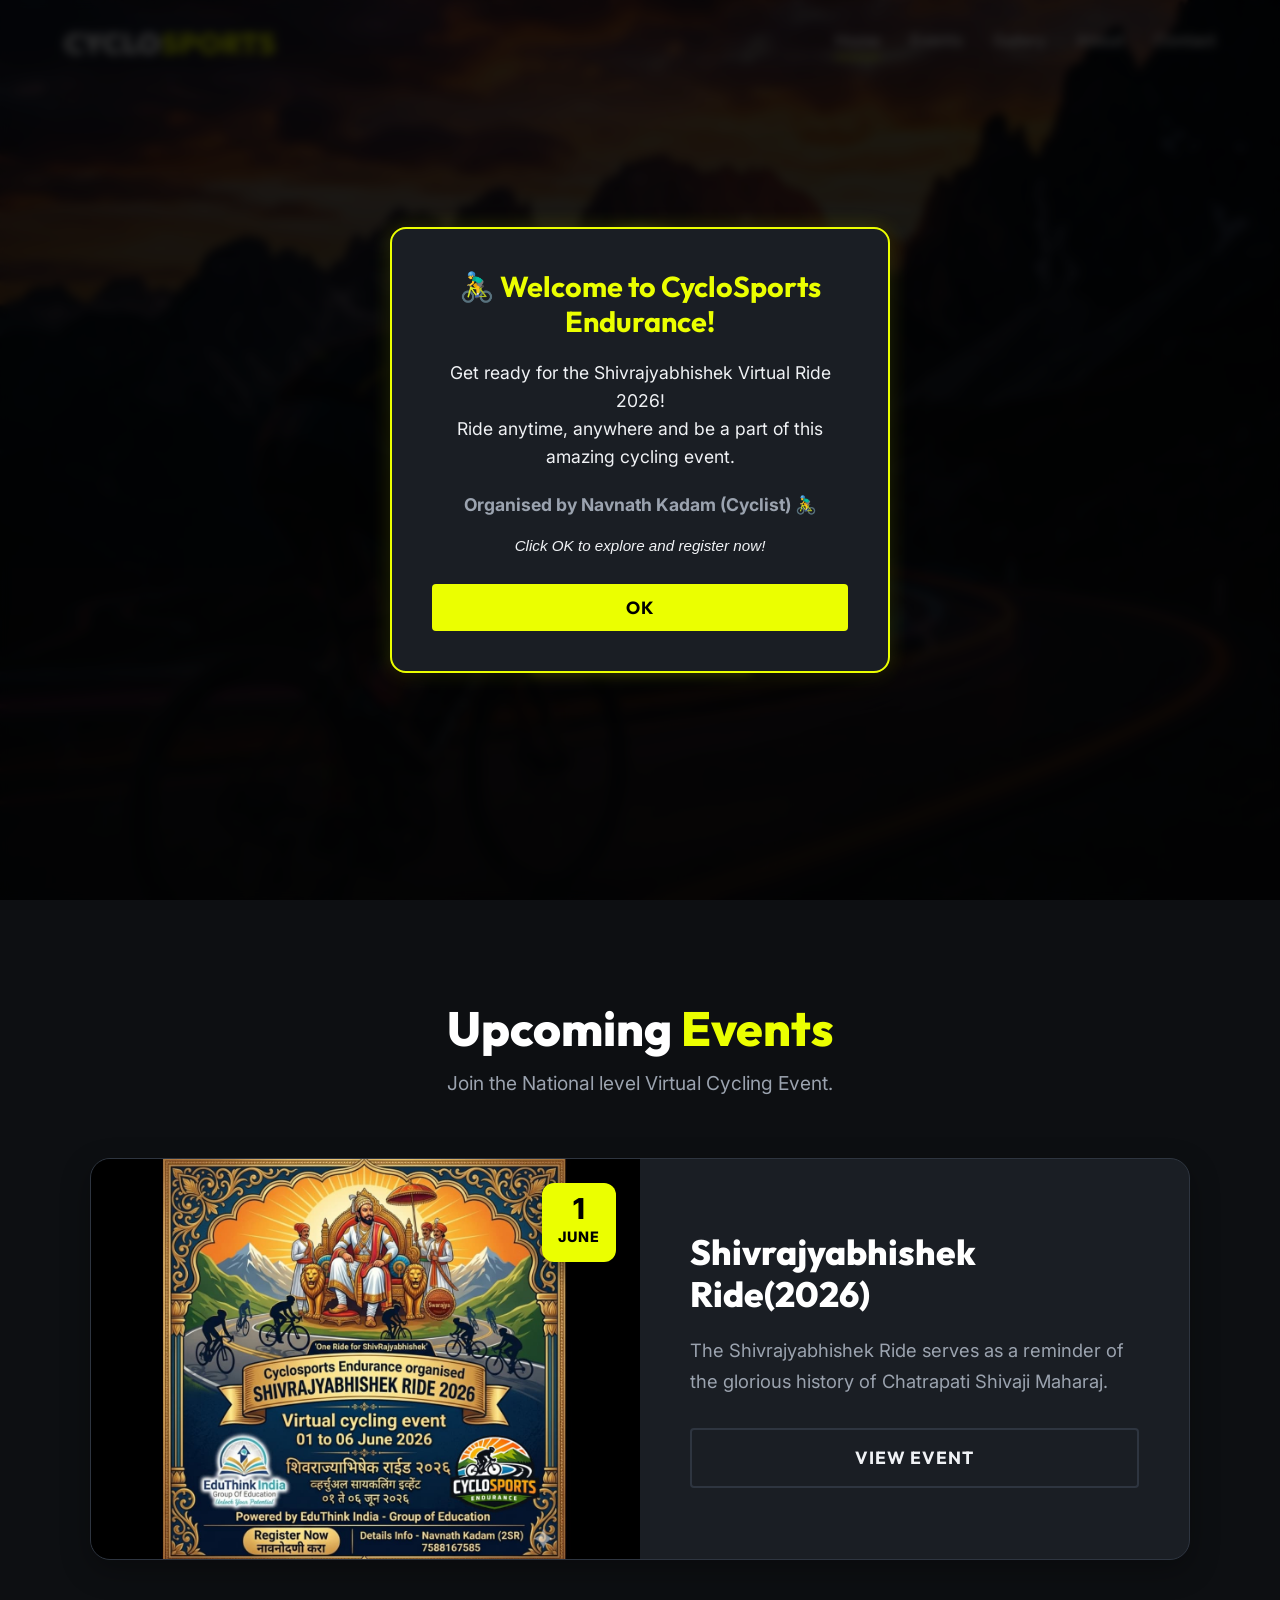
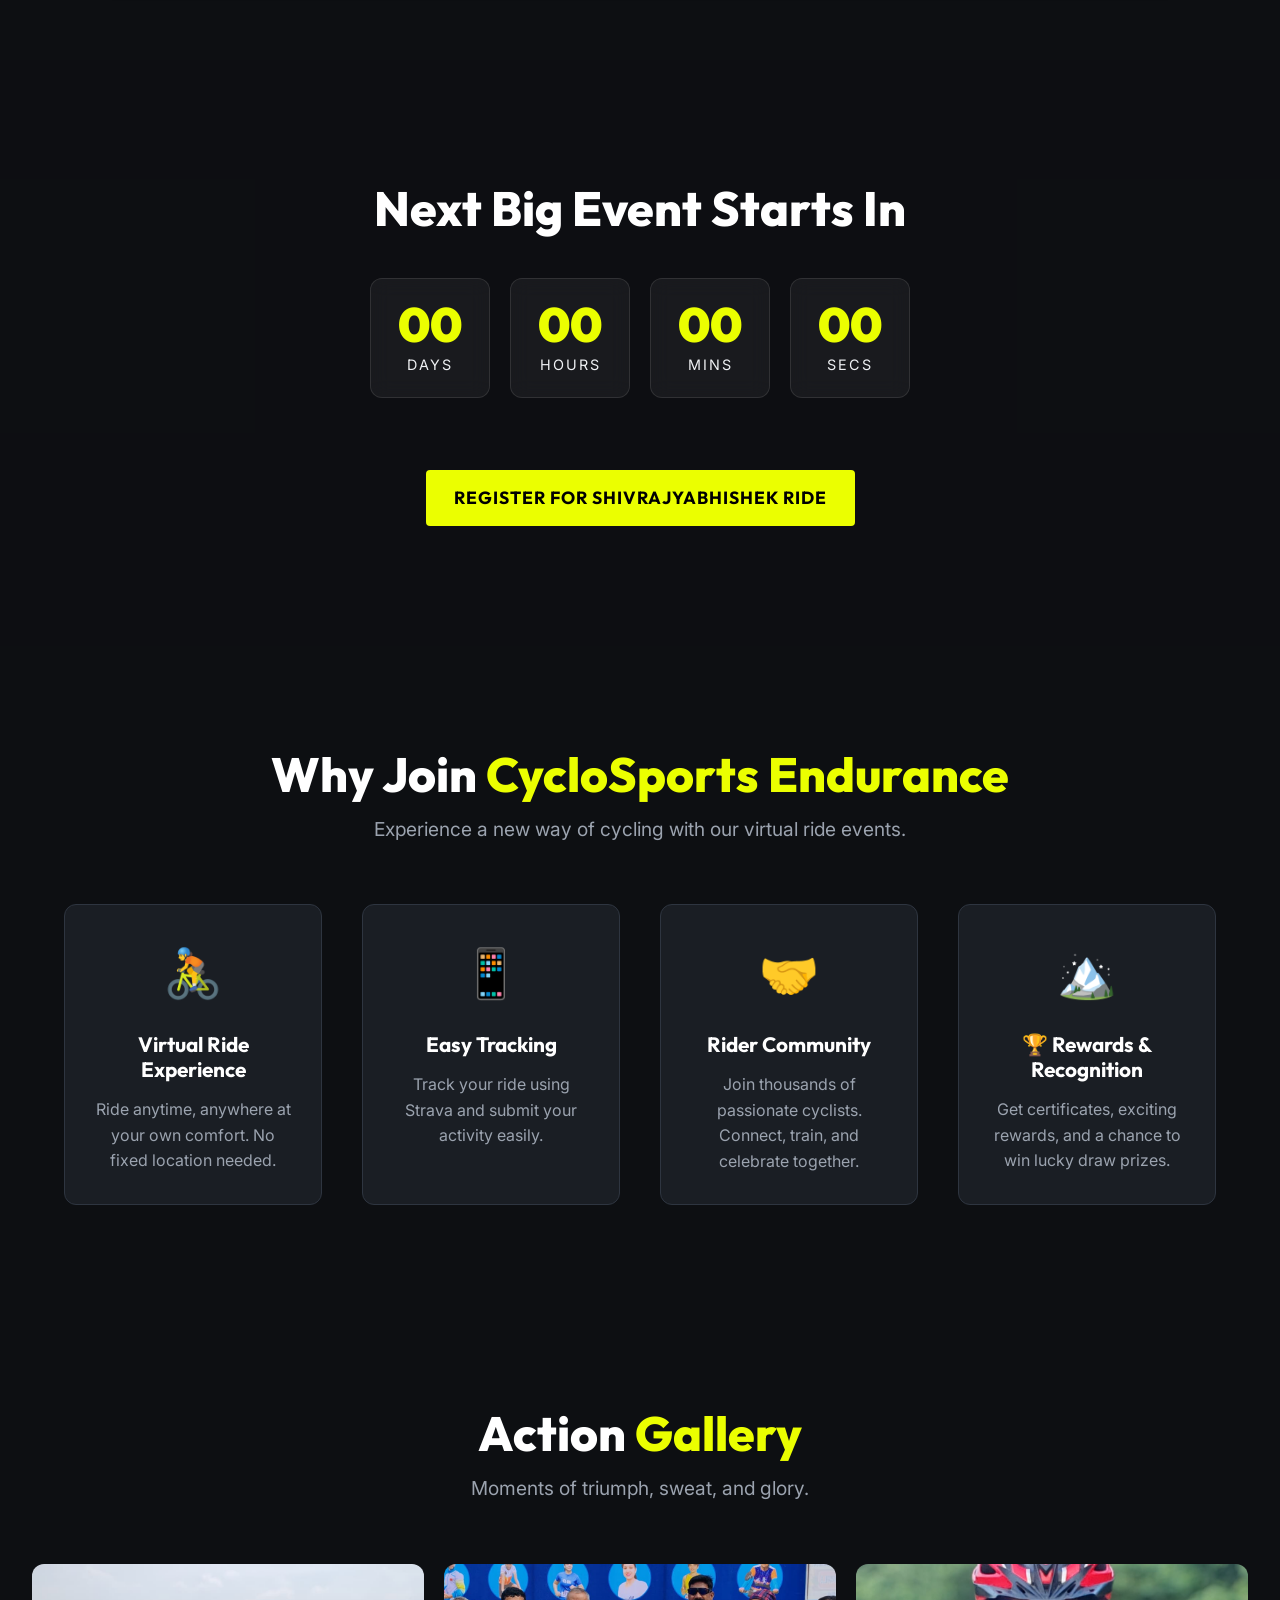
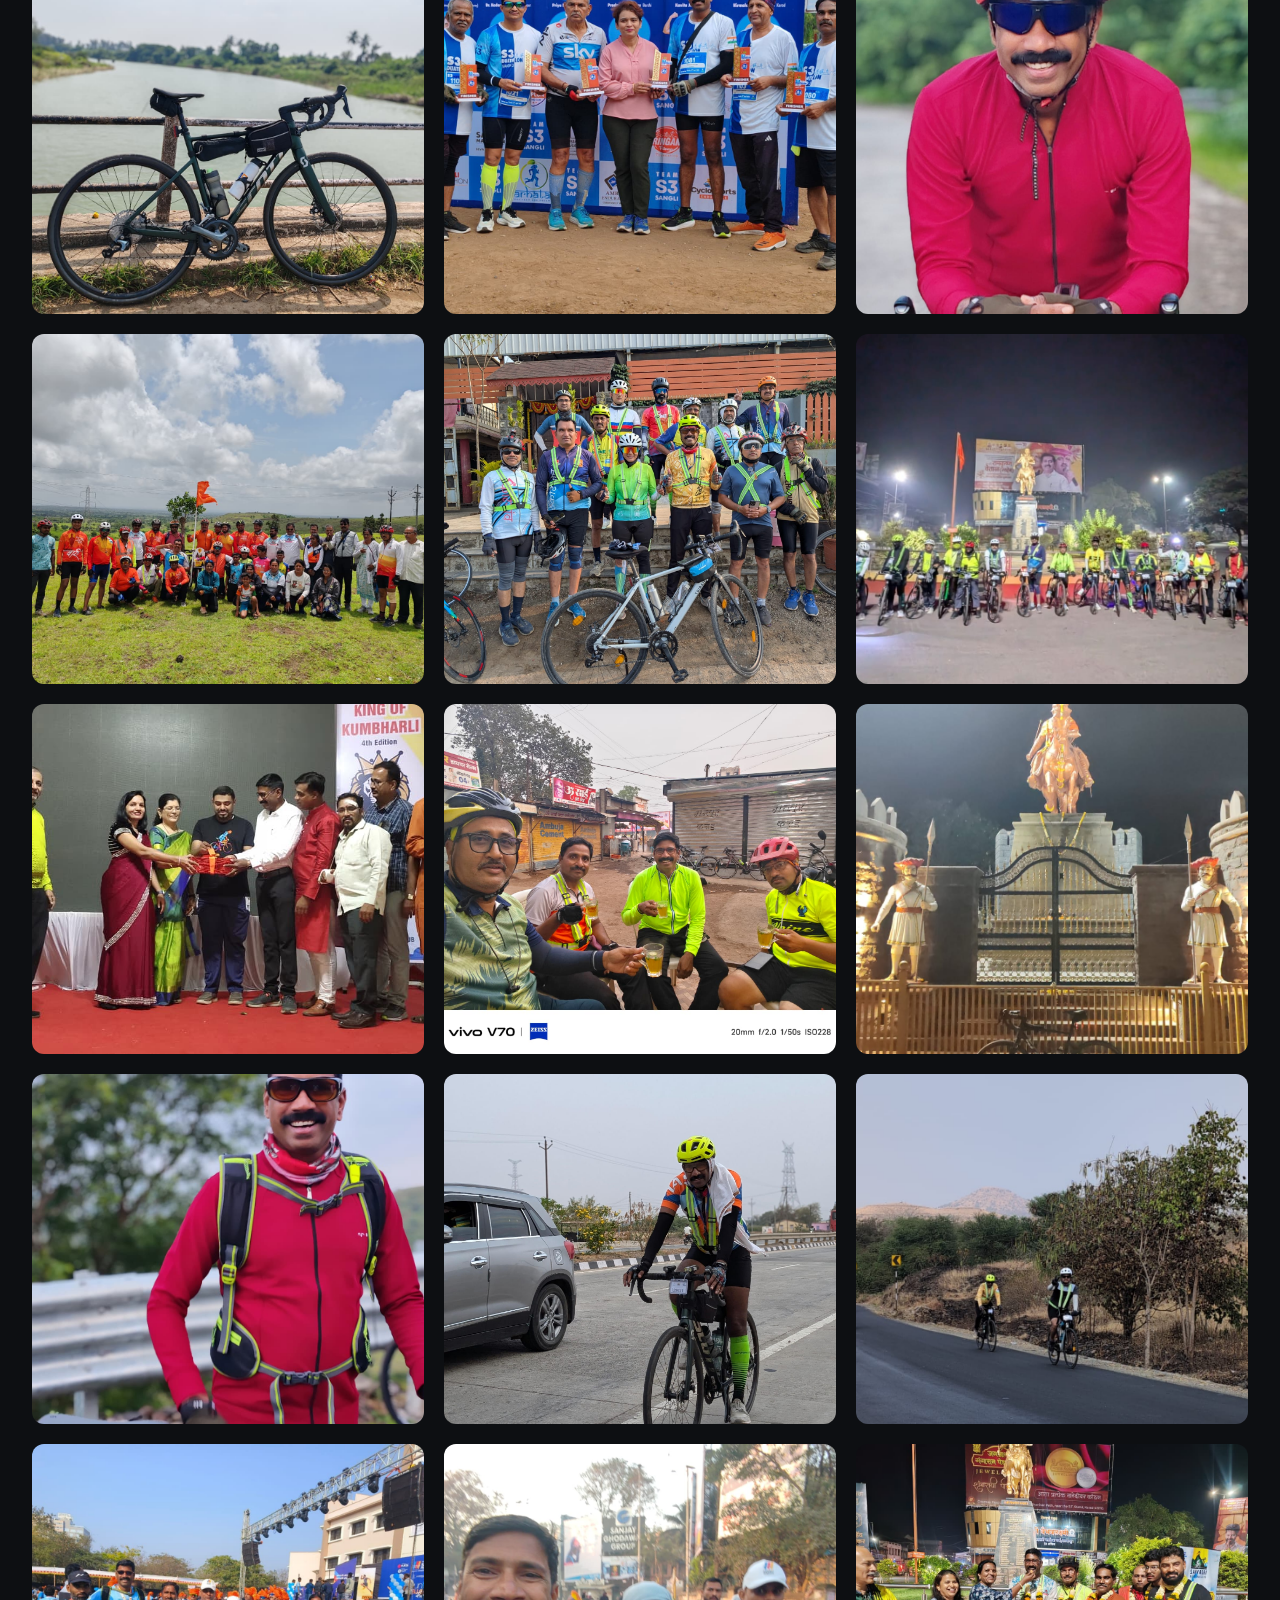
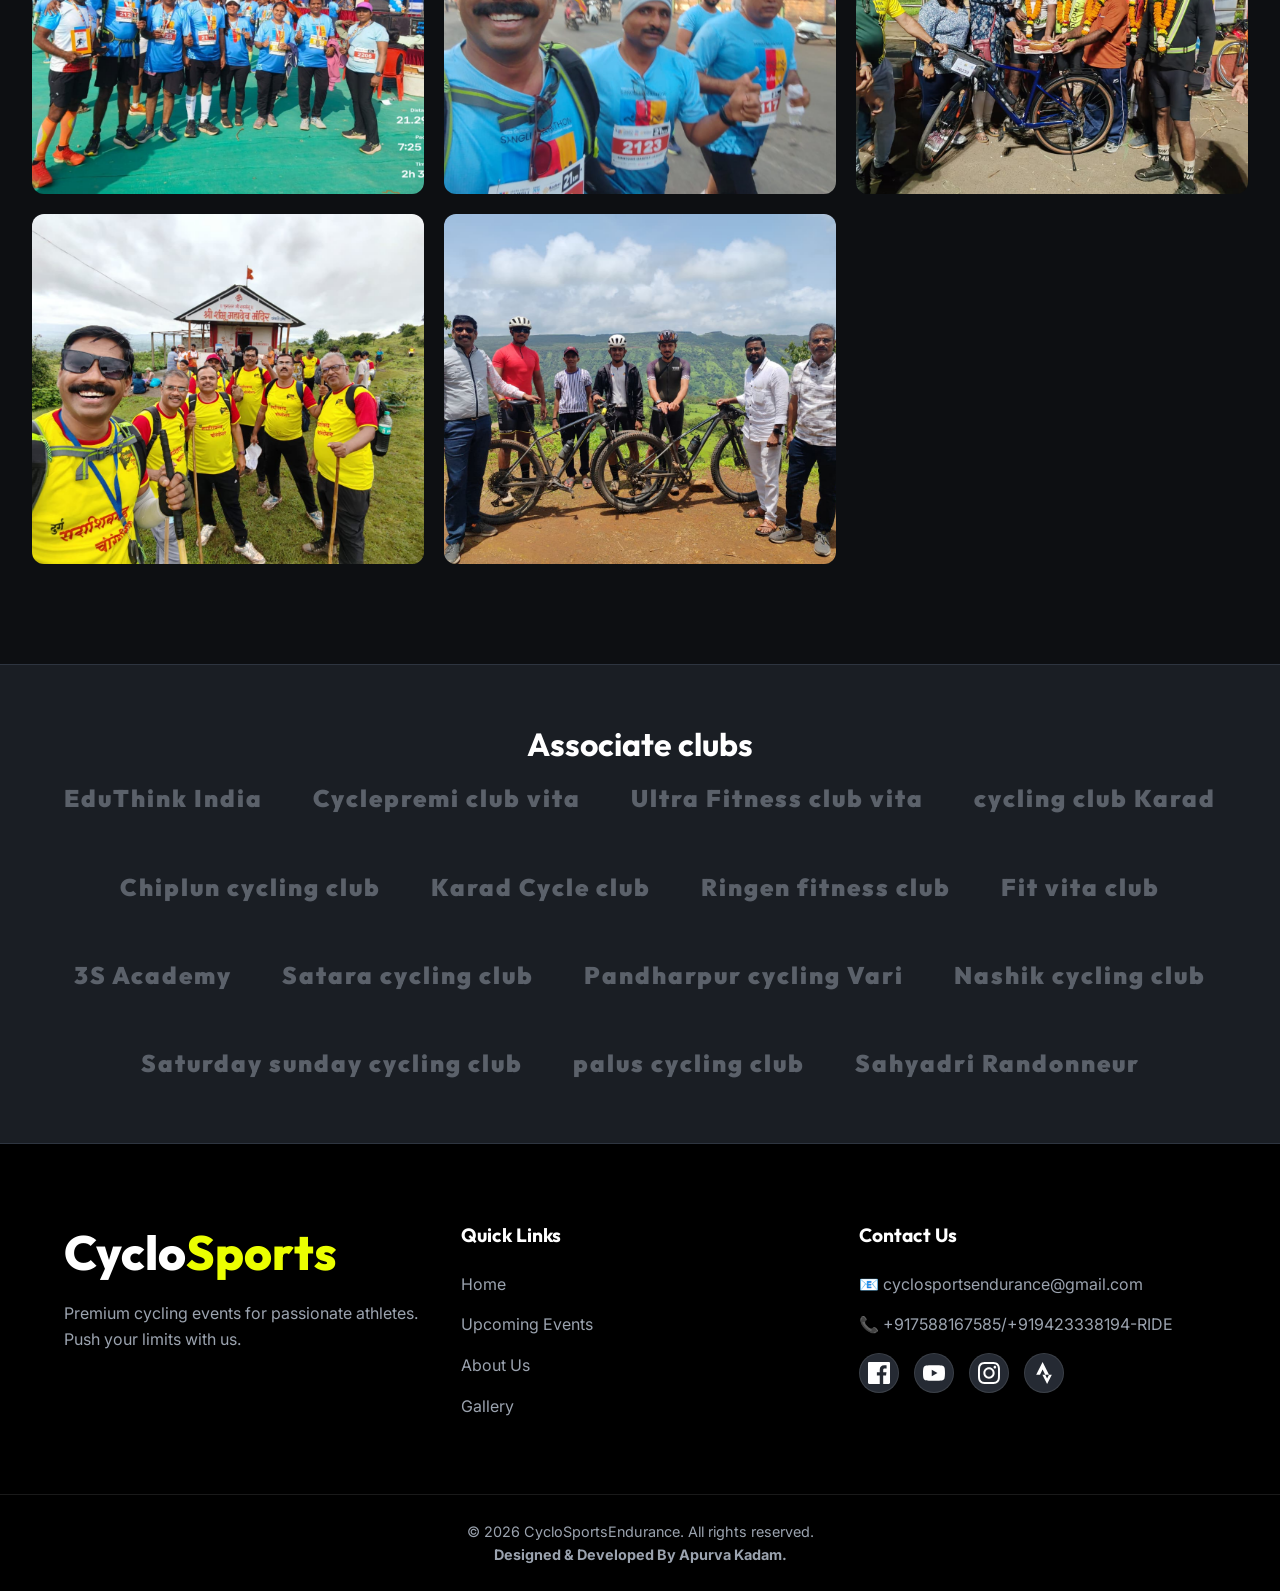
==== commit 1c078e60: "feat:add pop up message" ====
--- a/index.html
+++ b/index.html
@@ -293,6 +293,19 @@
     </footer>
 
     <!-- Floating WhatsApp Button Removed -->
+
+    <!-- Welcome Popup -->
+    <div id="welcomePopup" class="popup-modal">
+        <div class="popup-content">
+            <h3>🚴‍♂️ Welcome to CycloSports Endurance!</h3>
+            <p>Get ready for the Shivrajyabhishek Virtual Ride 2026!<br>
+            Ride anytime, anywhere and be a part of this amazing cycling event.</p>
+            <p class="organiser">Organised by Navnath Kadam (Cyclist) 🚴‍♂️</p>
+            <p class="action-text">Click OK to explore and register now!</p>
+            <button id="closePopupBtn" class="btn btn-primary pulse-btn">OK</button>
+        </div>
+    </div>
+
     <script src="script.js"></script>
 </body>
 </html>
--- a/styles.css
+++ b/styles.css
@@ -1350,3 +1350,76 @@
     color: #fff; border-color: transparent; box-shadow: 0 5px 15px rgba(214,41,118,0.4);
 }
 .strava-btn:hover { background: #fc4c02; color: #fff; border-color: #fc4c02; box-shadow: 0 5px 15px rgba(252,76,2,0.4); }
+
+/* ========================================================================= */
+/* WELCOME POPUP STYLES */
+/* ========================================================================= */
+.popup-modal {
+    position: fixed;
+    top: 0;
+    left: 0;
+    width: 100%;
+    height: 100%;
+    background-color: rgba(0, 0, 0, 0.8);
+    backdrop-filter: blur(5px);
+    -webkit-backdrop-filter: blur(5px);
+    display: flex;
+    justify-content: center;
+    align-items: center;
+    z-index: 9999;
+    opacity: 0;
+    visibility: hidden;
+    transition: opacity var(--transition-med), visibility var(--transition-med);
+}
+
+.popup-modal.show {
+    opacity: 1;
+    visibility: visible;
+}
+
+.popup-content {
+    background: var(--surface-color);
+    border: 2px solid var(--primary-color);
+    border-radius: 16px;
+    padding: 40px;
+    max-width: 500px;
+    width: 90%;
+    text-align: center;
+    box-shadow: 0 15px 40px rgba(0, 0, 0, 0.5), 0 0 20px rgba(235, 255, 0, 0.2);
+    transform: scale(0.9);
+    transition: transform var(--transition-med);
+}
+
+.popup-modal.show .popup-content {
+    transform: scale(1);
+}
+
+.popup-content h3 {
+    color: var(--primary-color);
+    margin-bottom: 20px;
+    font-size: 1.8rem;
+}
+
+.popup-content p {
+    color: var(--text-main);
+    font-size: 1.1rem;
+    margin-bottom: 15px;
+    line-height: 1.6;
+}
+
+.popup-content .organiser {
+    font-weight: 700;
+    color: var(--text-muted);
+    margin-top: 20px;
+}
+
+.popup-content .action-text {
+    font-size: 0.95rem;
+    font-style: italic;
+    margin-bottom: 25px;
+}
+
+.popup-content .btn {
+    width: 100%;
+    padding: 12px;
+}
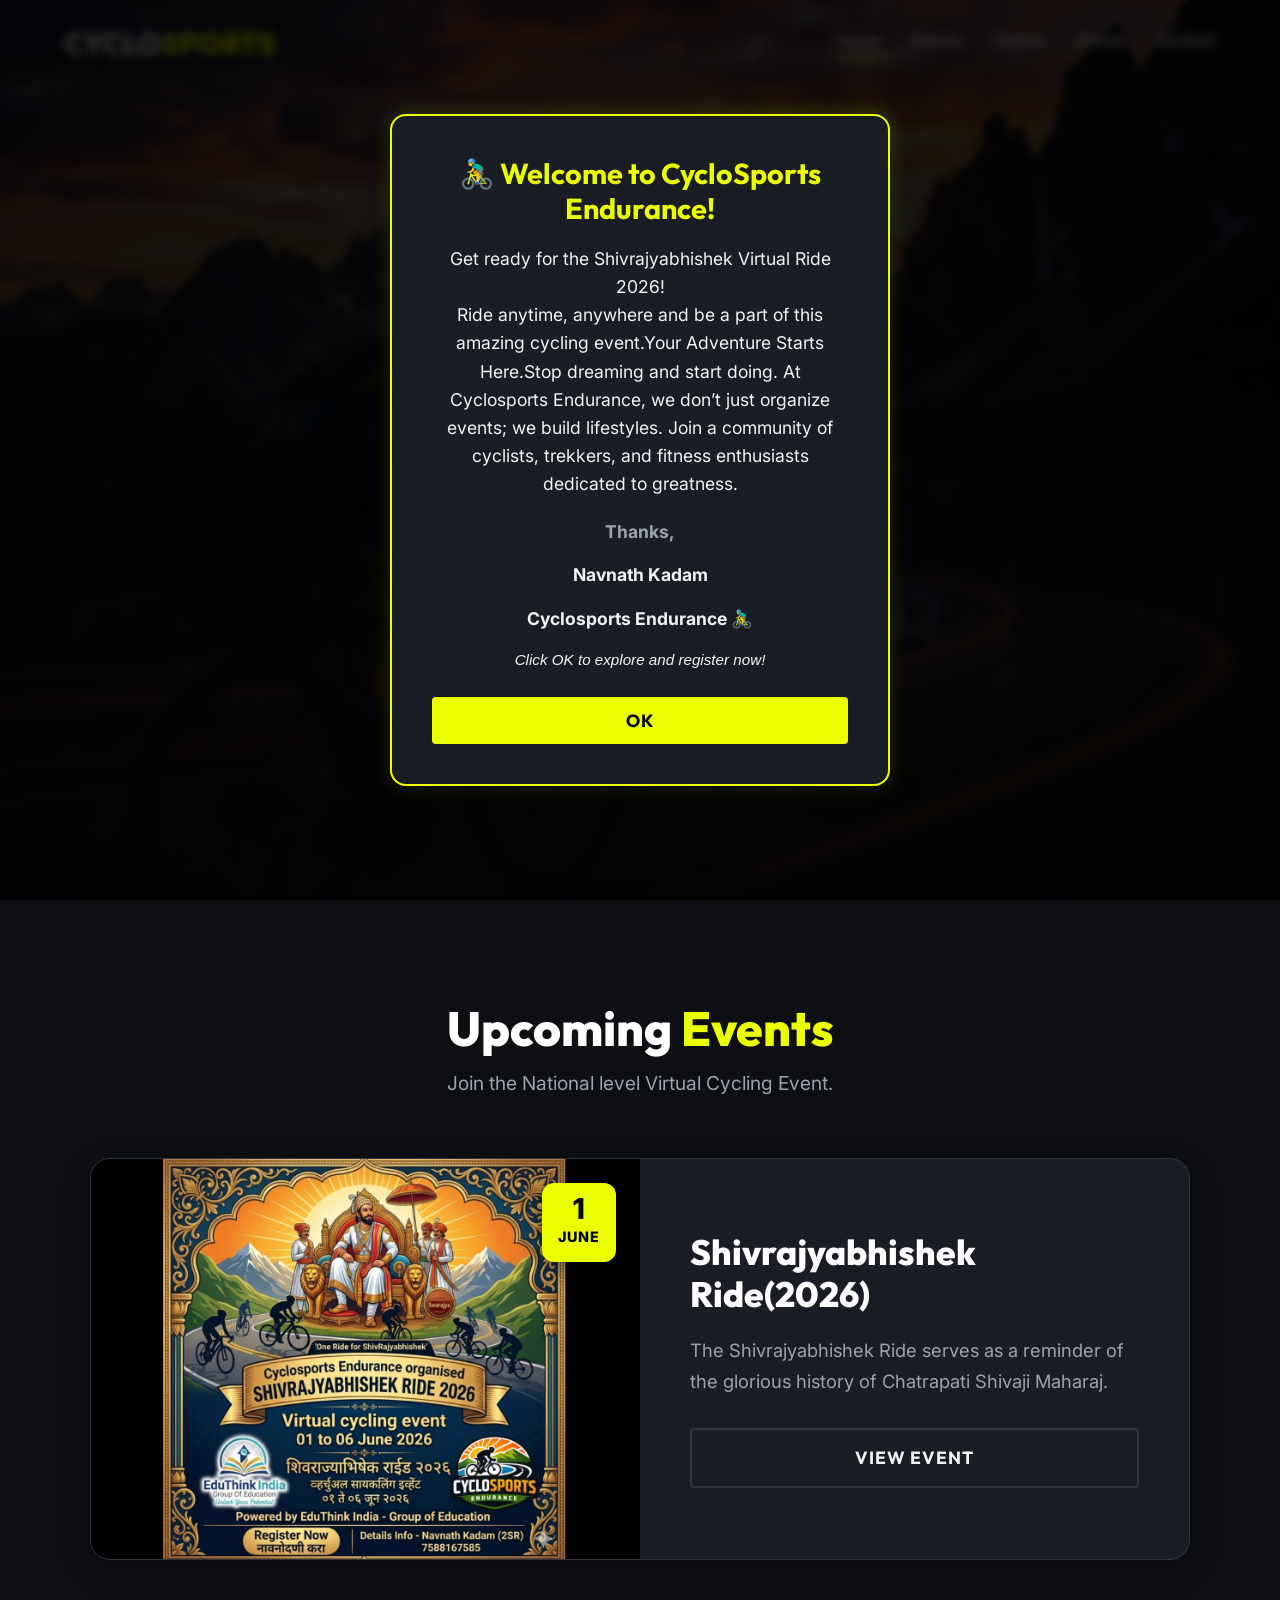
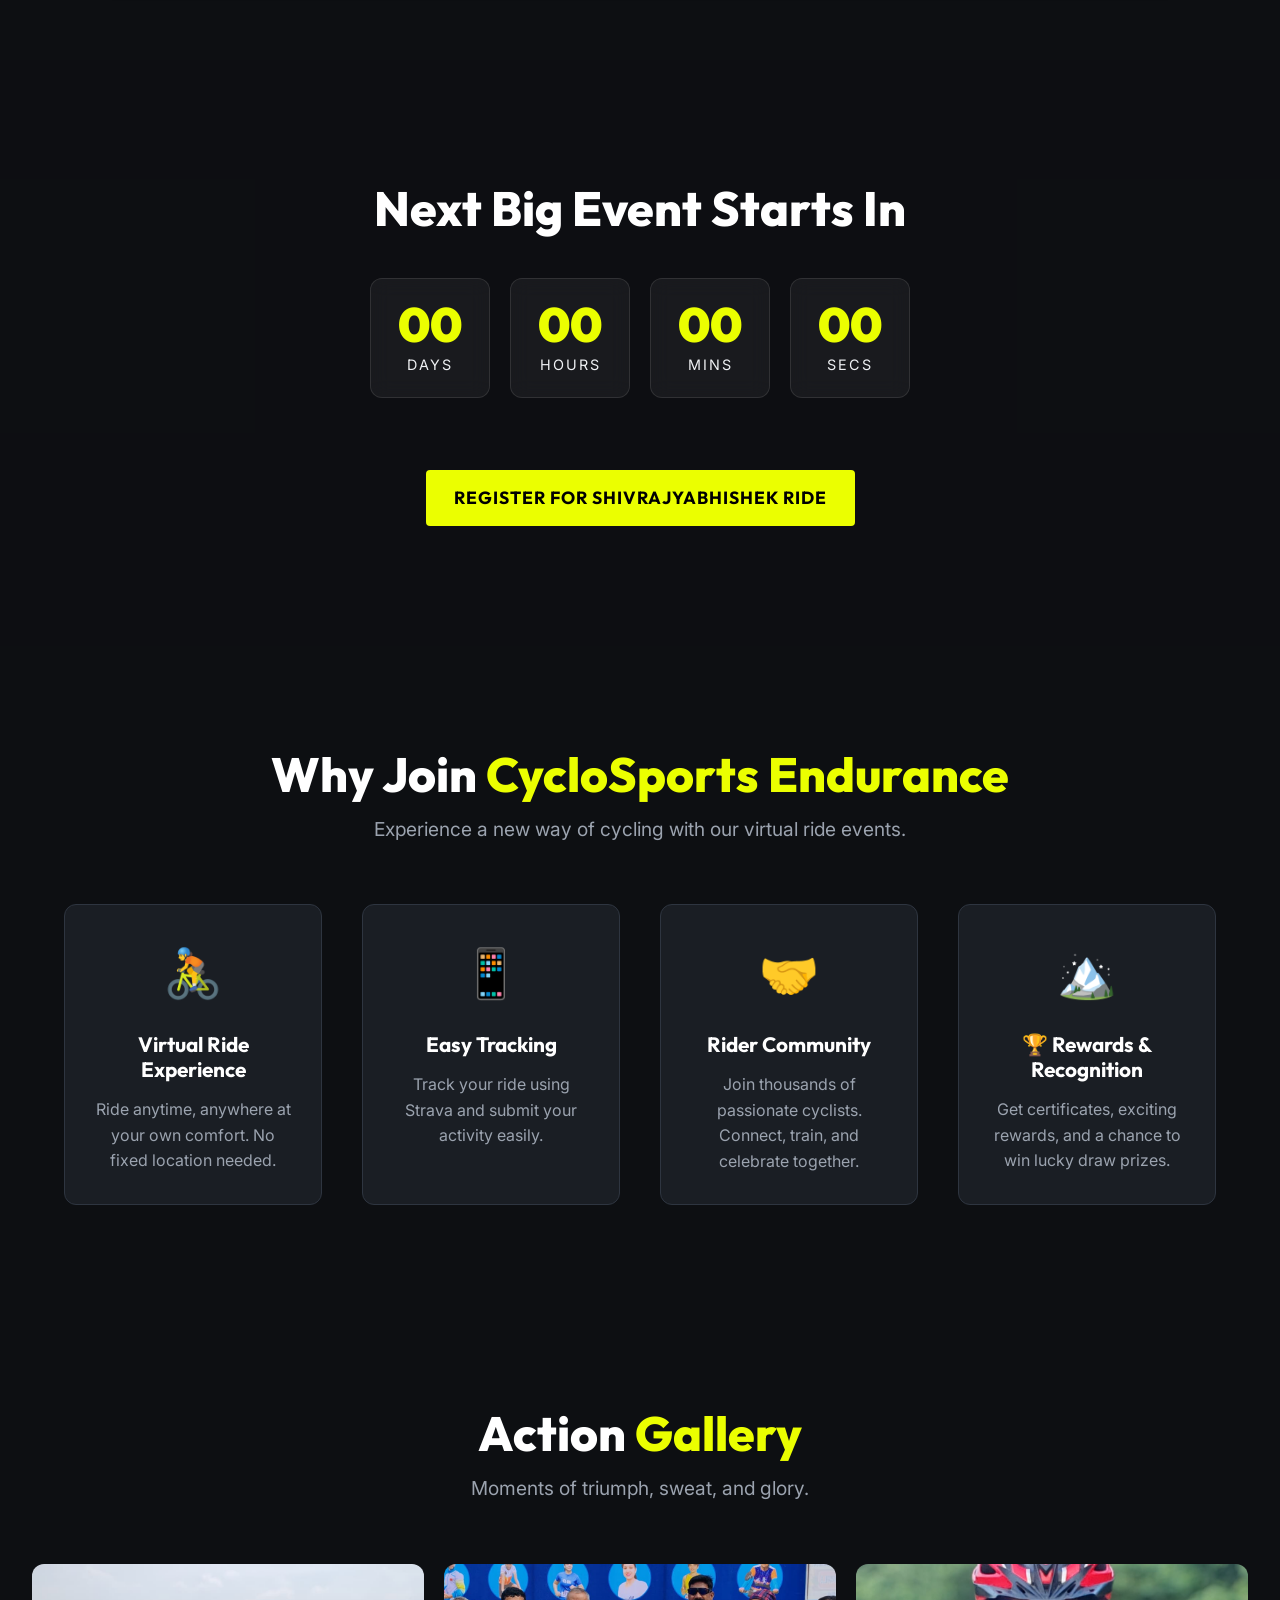
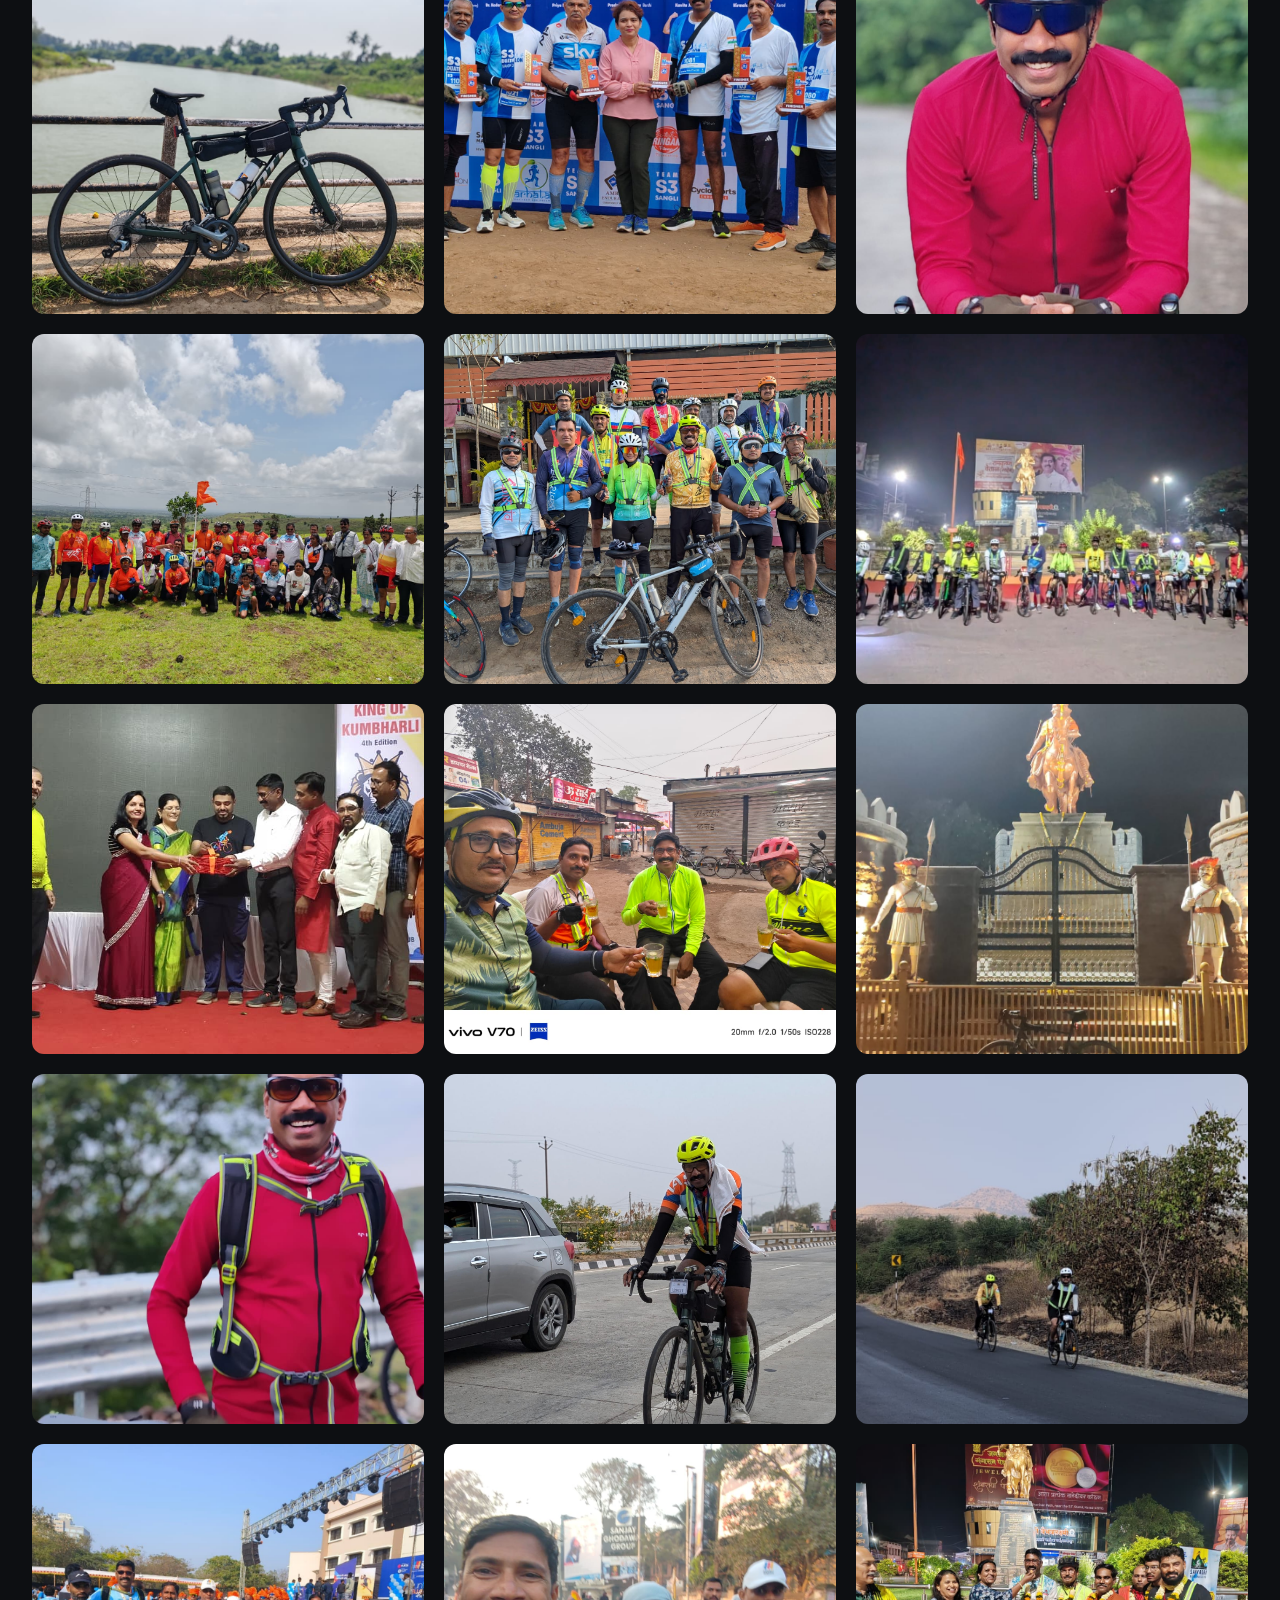
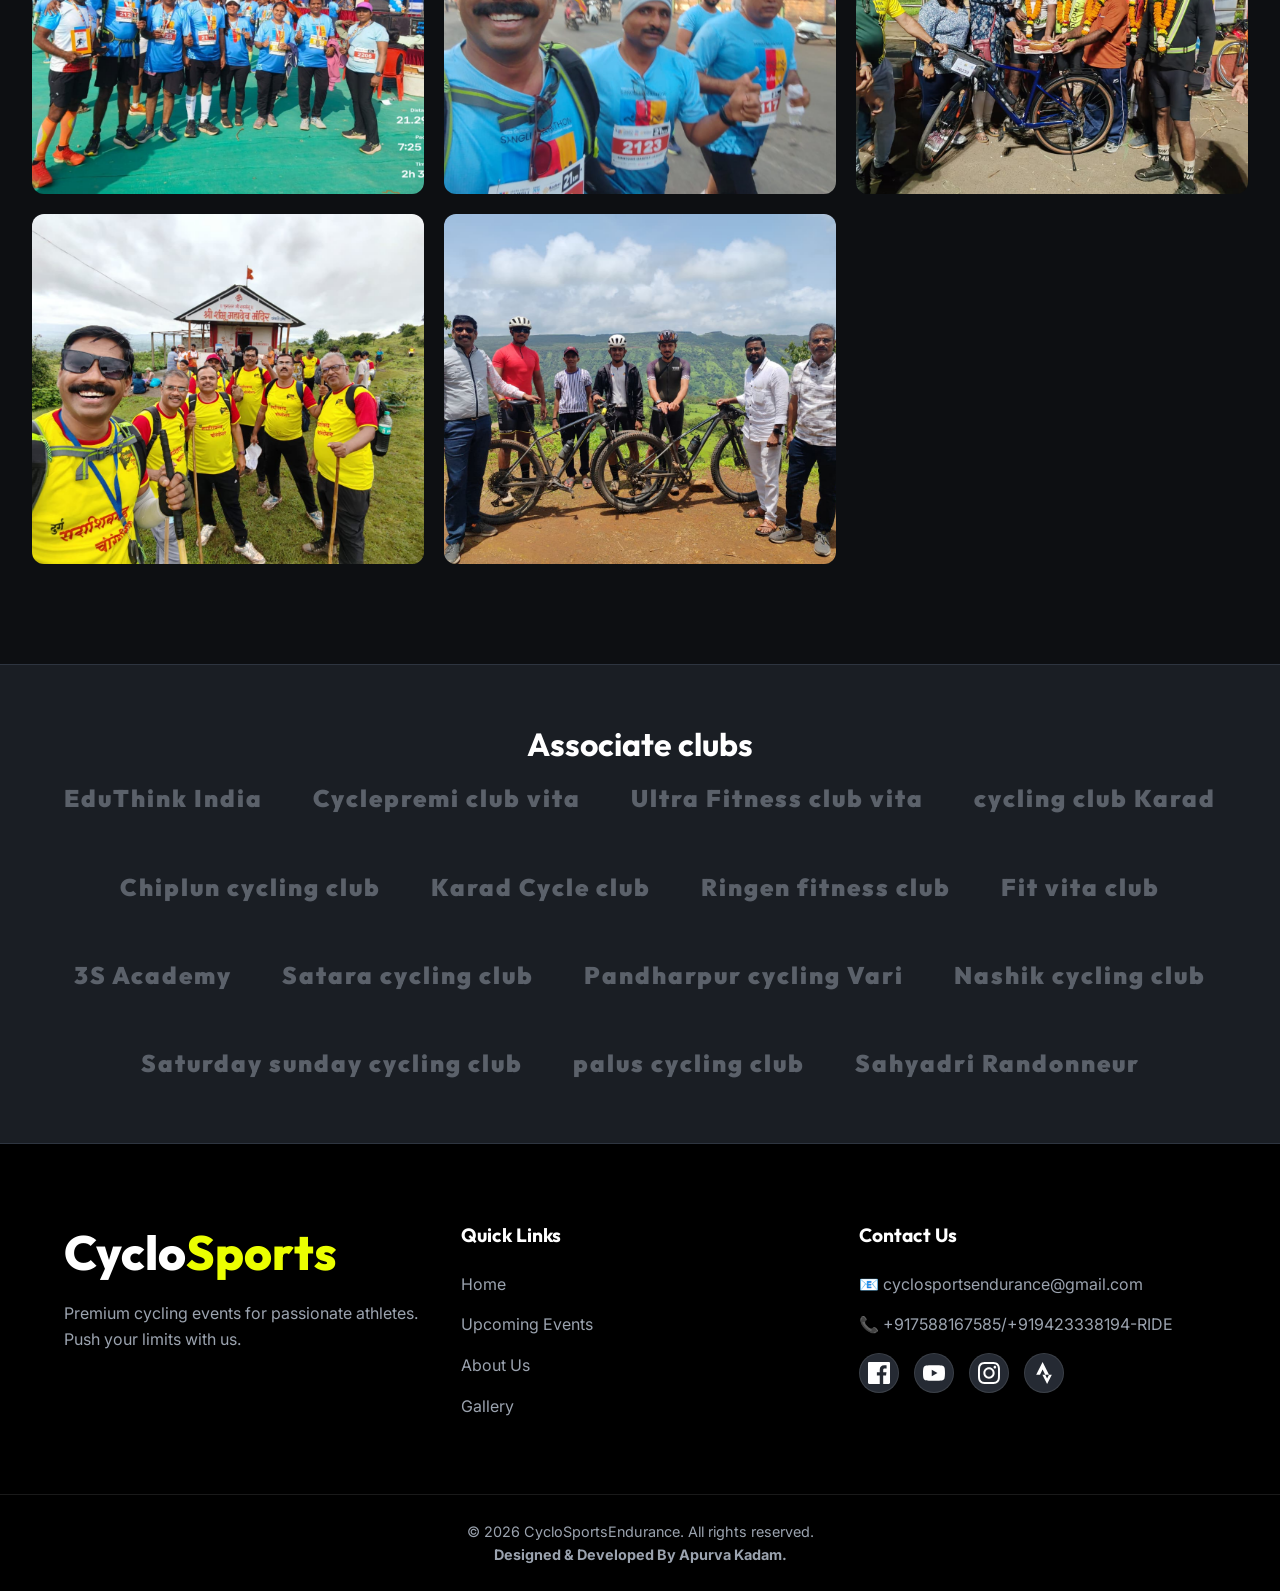
==== commit 16e4ac55: "feat:add pop up message" ====
--- a/index.html
+++ b/index.html
@@ -299,8 +299,11 @@
         <div class="popup-content">
             <h3>🚴‍♂️ Welcome to CycloSports Endurance!</h3>
             <p>Get ready for the Shivrajyabhishek Virtual Ride 2026!<br>
-            Ride anytime, anywhere and be a part of this amazing cycling event.</p>
-            <p class="organiser">Organised by Navnath Kadam (Cyclist) 🚴‍♂️</p>
+            Ride anytime, anywhere and be a part of this amazing cycling event.Your Adventure Starts Here.
+​Stop dreaming and start doing. At Cyclosports Endurance, we don’t just organize events; we build lifestyles. Join a community of cyclists, trekkers, and fitness enthusiasts dedicated to greatness.</p>
+            <p class="organiser">Thanks,</p>
+<p><b>Navnath Kadam</b></p> 
+<p><b>Cyclosports Endurance 🚴‍♂️</b></p>
             <p class="action-text">Click OK to explore and register now!</p>
             <button id="closePopupBtn" class="btn btn-primary pulse-btn">OK</button>
         </div>
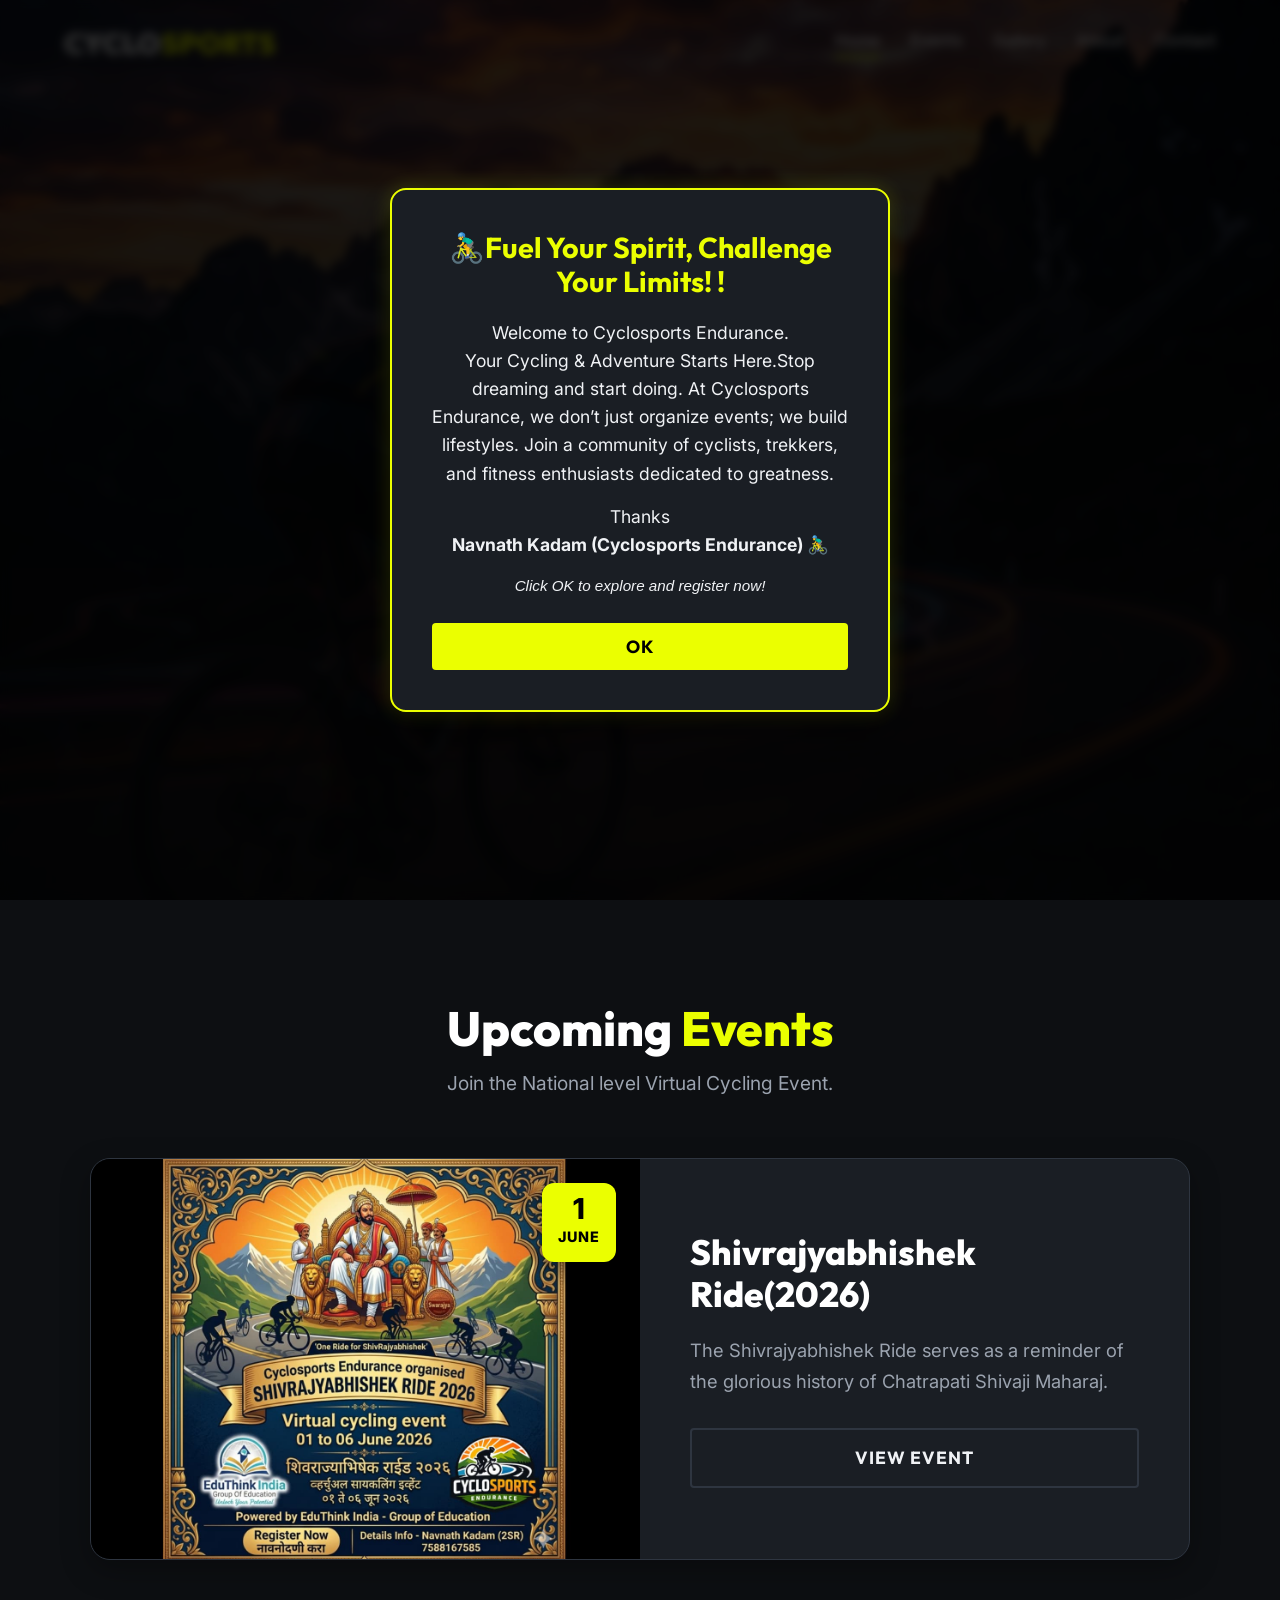
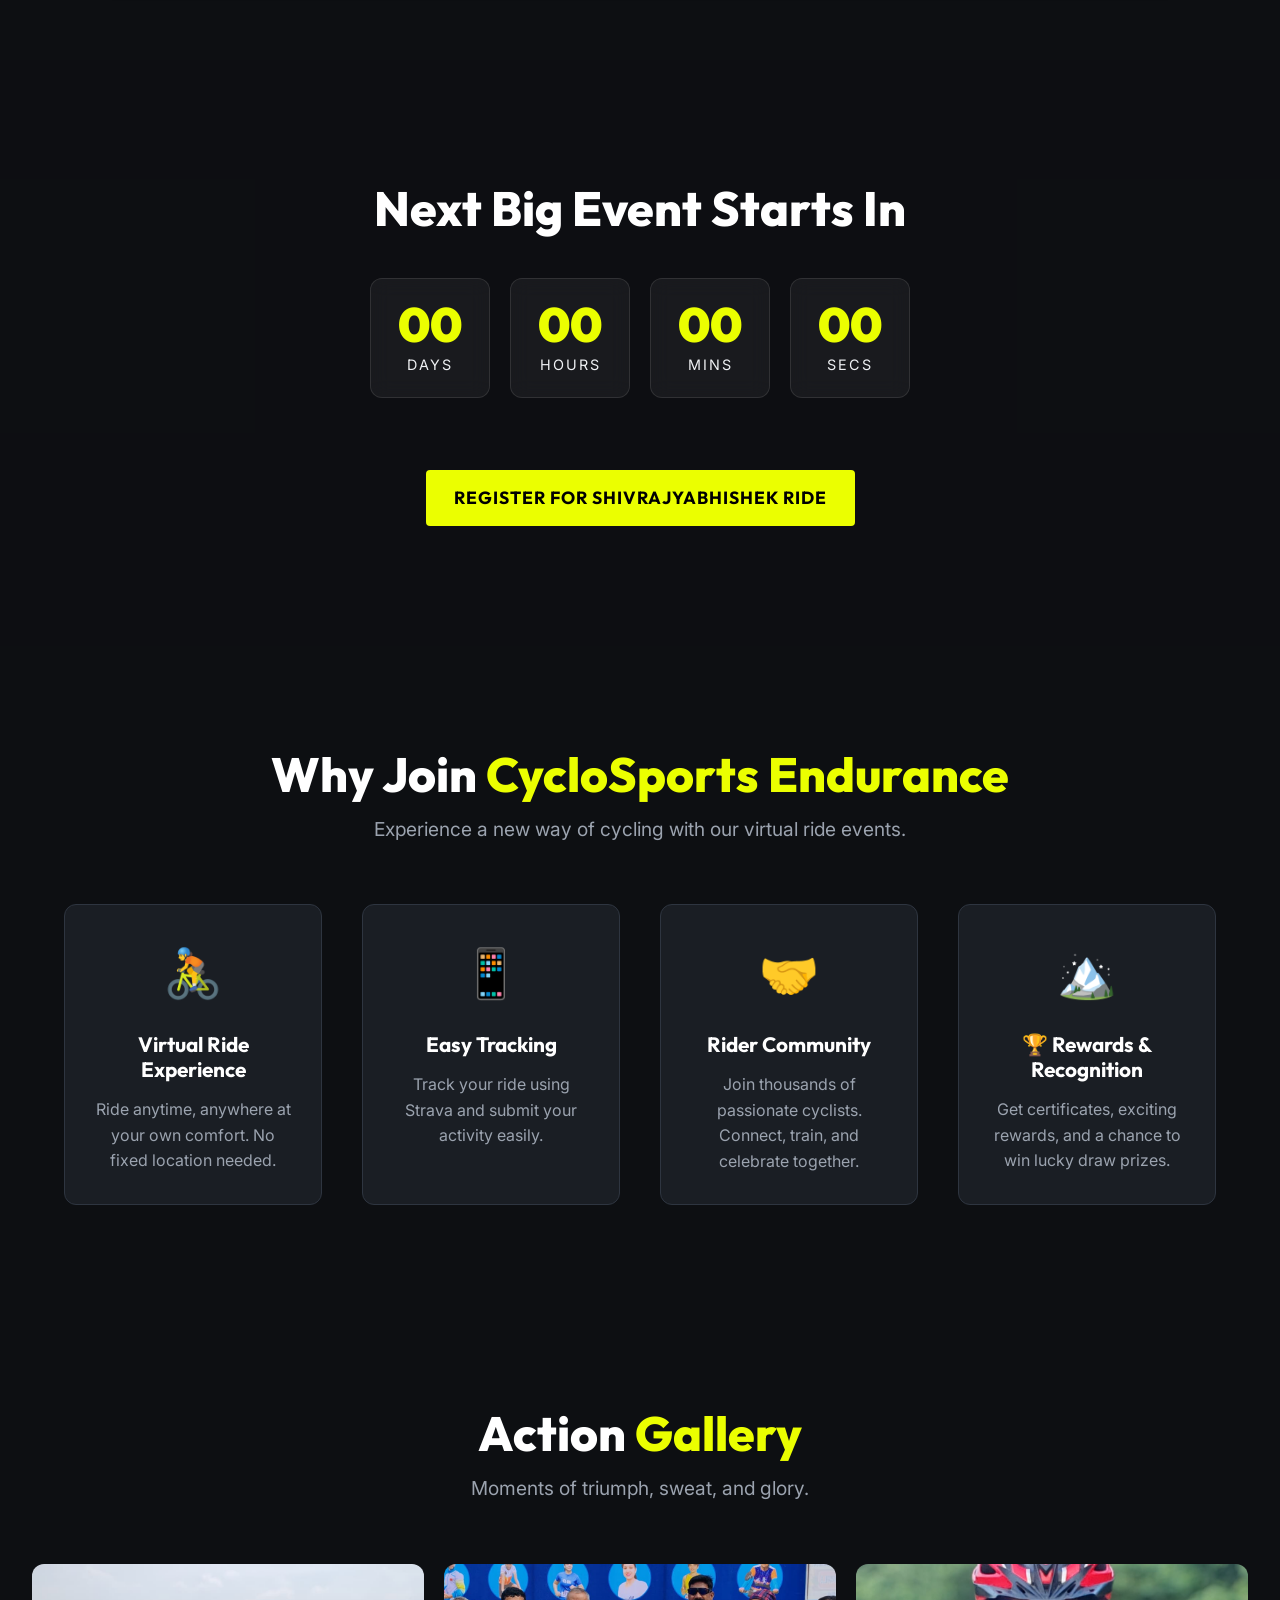
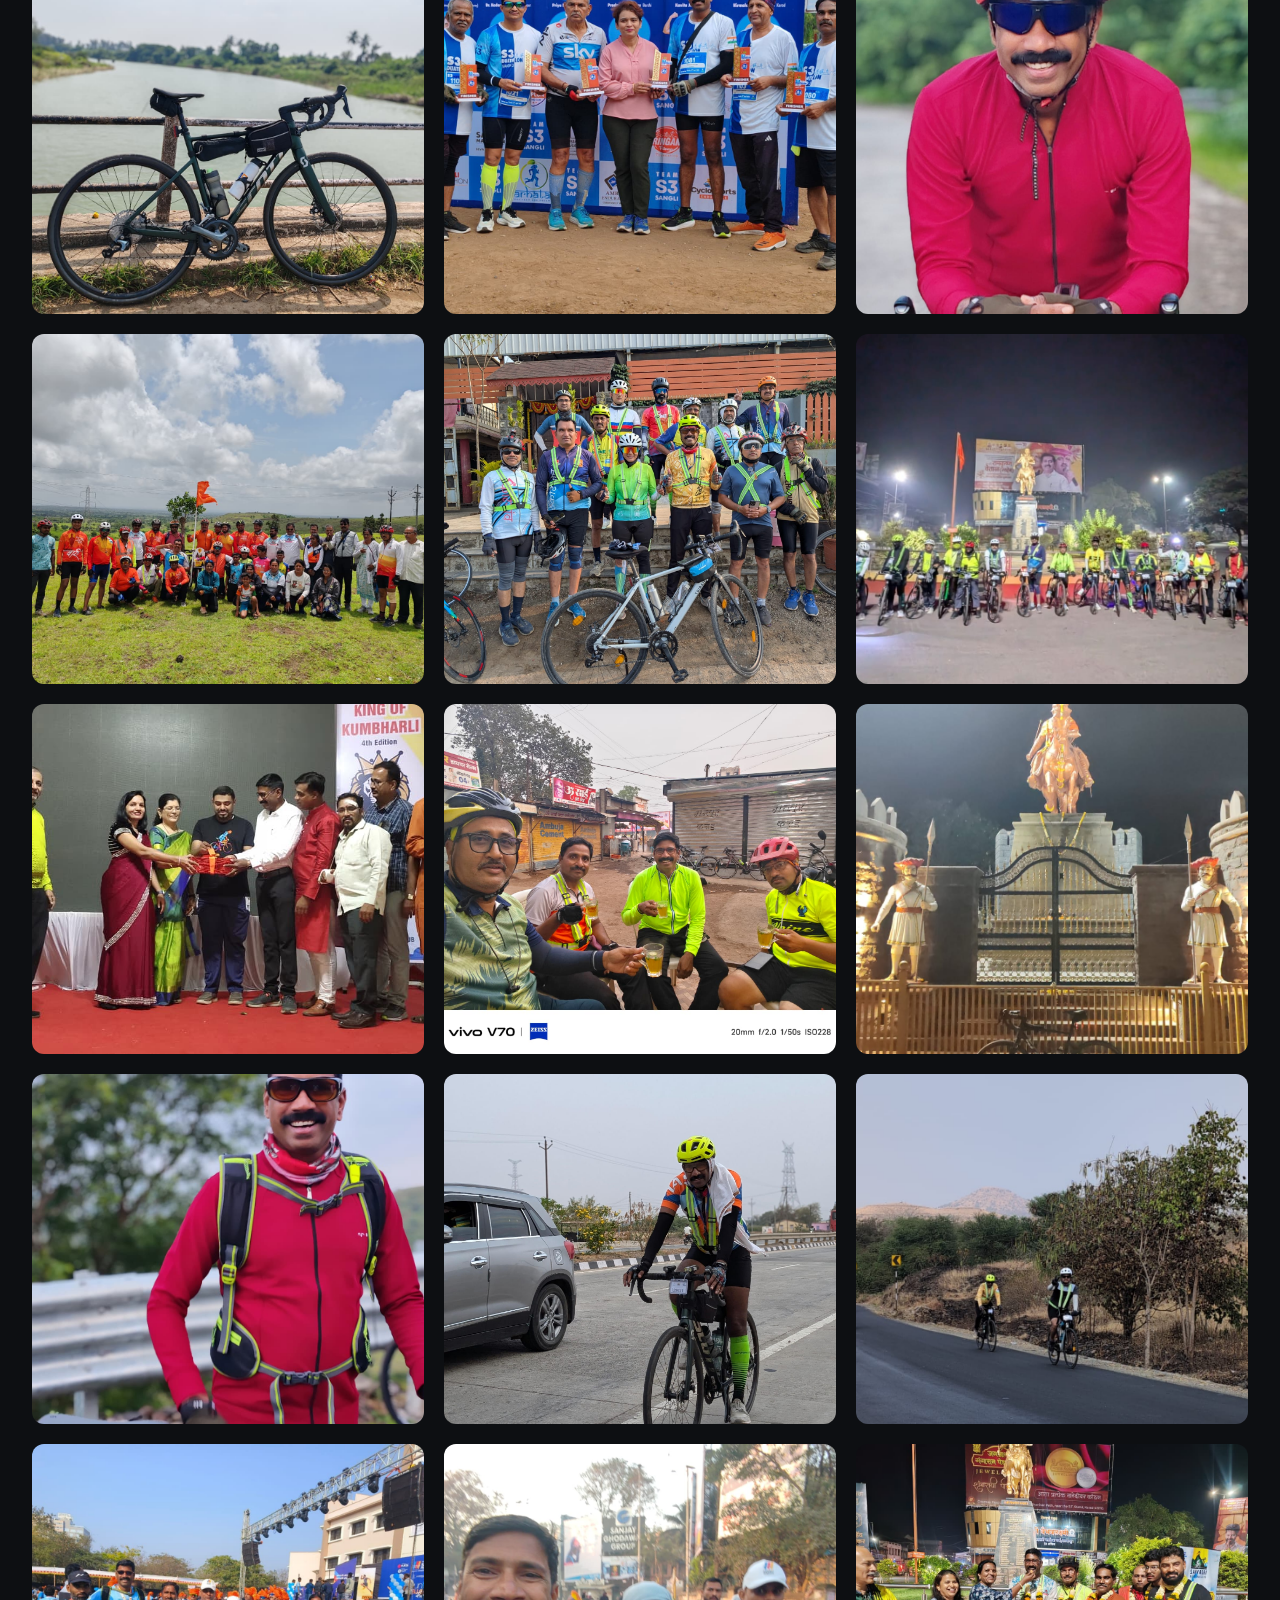
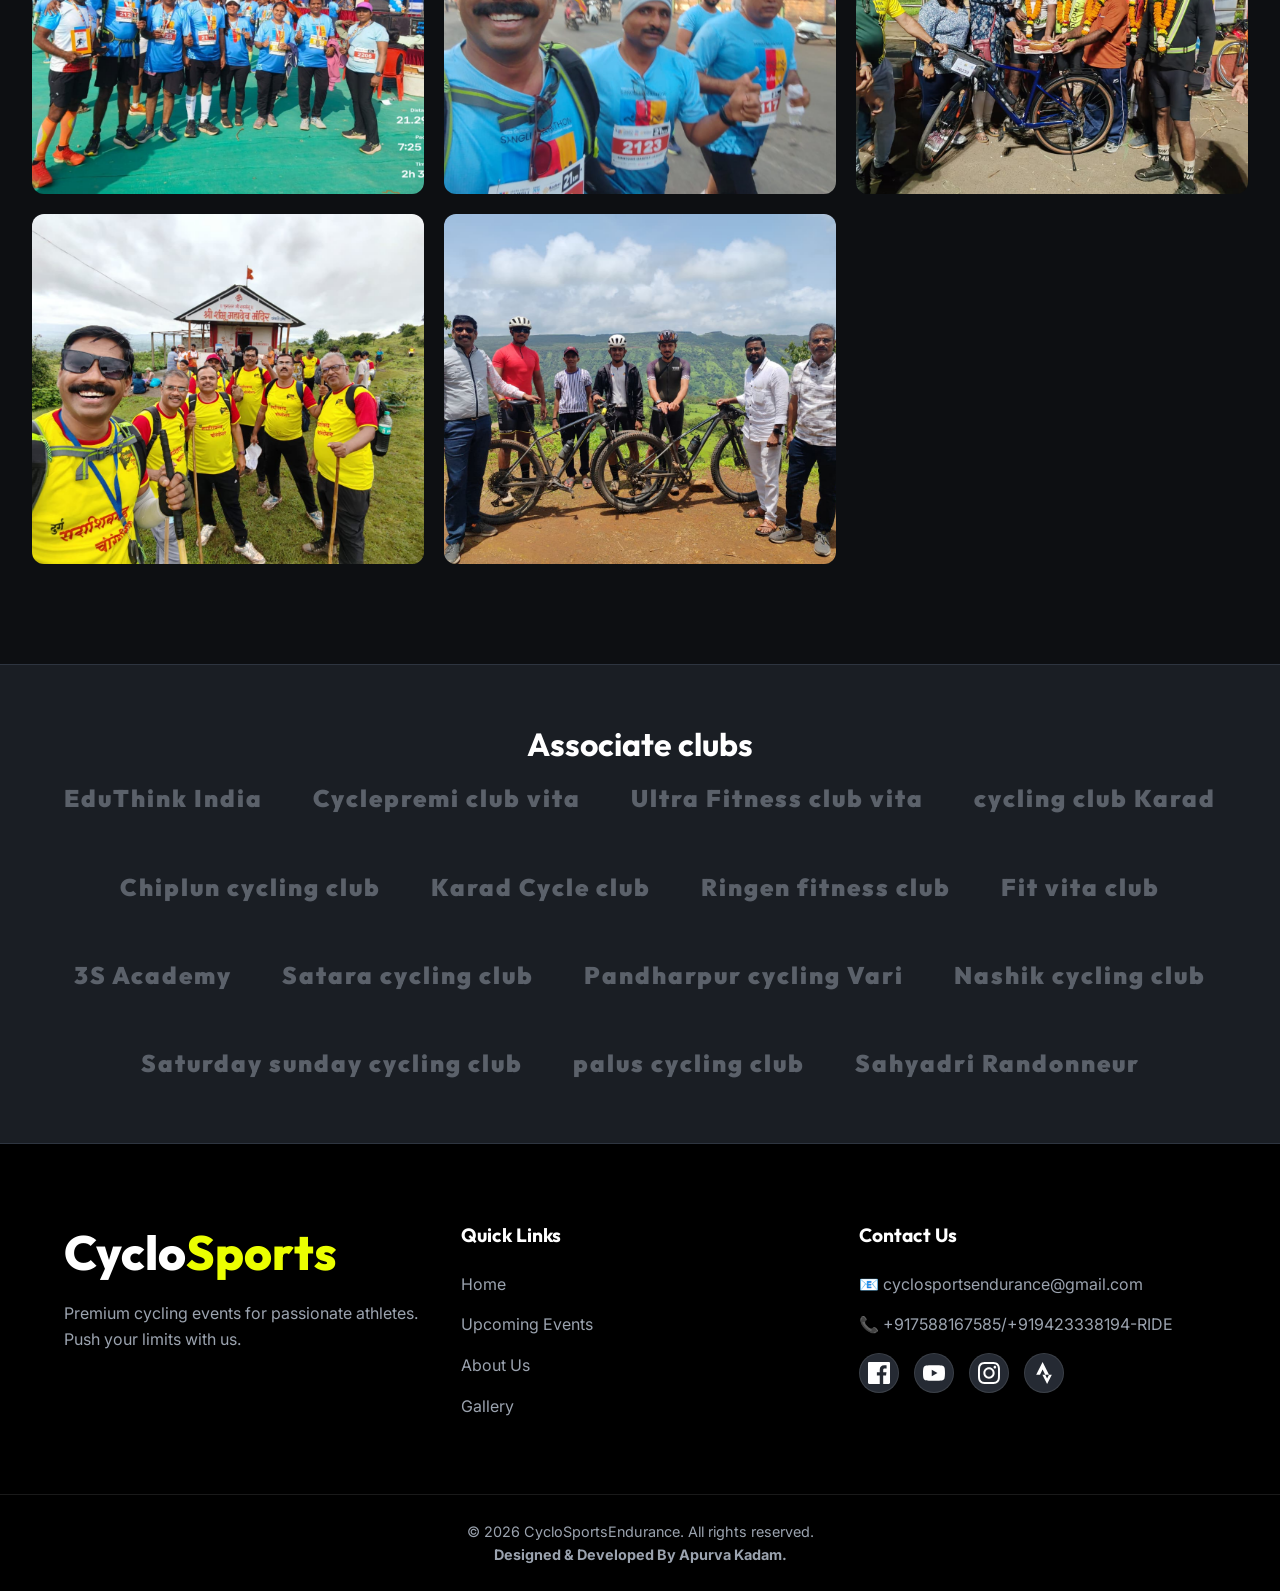
==== commit eeb40adc: "feat:add pop up message and animations" ====
--- a/index.html
+++ b/index.html
@@ -47,7 +47,7 @@
     </section>
 
     <!-- Upcoming Events Section -->
-    <section class="events-section section-padding" id="events">
+    <section class="events-section section-padding fade-in" id="events">
         <div class="container">
             <div class="section-header">
                 <h2>Upcoming <span>Events</span></h2>
@@ -76,7 +76,7 @@
     </section>
 
     <!-- Countdown Section -->
-    <section class="countdown-section" id="countdown">
+    <section class="countdown-section fade-in" id="countdown">
         <div class="countdown-overlay"></div>
         <div class="container countdown-container relative-z">
             <h2>Next Big Event Starts In</h2>
@@ -103,7 +103,7 @@
     </section>
 
     <!-- Why Join Section -->
-    <section class="features-section section-padding" id="about">
+    <section class="features-section section-padding fade-in" id="about">
         <div class="container">
             <div class="section-header">
                 <h2>Why Join <span>CycloSports Endurance</span></h2>
@@ -136,7 +136,7 @@
     </section>
 
     <!-- Gallery Section -->
-    <section class="gallery-section section-padding" id="gallery">
+    <section class="gallery-section section-padding fade-in" id="gallery">
         <div class="container-fluid">
             <div class="section-header">
                 <h2>Action <span>Gallery</span></h2>
@@ -220,7 +220,7 @@
     </section>
 
     <!-- Sponsors Section -->
-    <section class="sponsors-section section-padding">
+    <section class="sponsors-section section-padding fade-in">
         <div class="container">
             <h3 class="text-center mb-small">Associate clubs</h3>
             <div class="sponsors-track">
@@ -297,13 +297,13 @@
     <!-- Welcome Popup -->
     <div id="welcomePopup" class="popup-modal">
         <div class="popup-content">
-            <h3>🚴‍♂️ Welcome to CycloSports Endurance!</h3>
-            <p>Get ready for the Shivrajyabhishek Virtual Ride 2026!<br>
-            Ride anytime, anywhere and be a part of this amazing cycling event.Your Adventure Starts Here.
-​Stop dreaming and start doing. At Cyclosports Endurance, we don’t just organize events; we build lifestyles. Join a community of cyclists, trekkers, and fitness enthusiasts dedicated to greatness.</p>
-            <p class="organiser">Thanks,</p>
-<p><b>Navnath Kadam</b></p> 
-<p><b>Cyclosports Endurance 🚴‍♂️</b></p>
+            <h3>🚴‍♂️Fuel Your Spirit, Challenge Your Limits! !</h3>
+            <p>Welcome to Cyclosports Endurance.<br>Your Cycling & Adventure Starts Here.
+​Stop dreaming and start doing. At Cyclosports Endurance, we don’t just organize events; we build lifestyles. Join a community of cyclists, trekkers, and fitness enthusiasts dedicated to greatness.
+</p>
+            <p>Thanks<br>
+<b>Navnath Kadam
+(Cyclosports Endurance) 🚴‍♂️</b></p>
             <p class="action-text">Click OK to explore and register now!</p>
             <button id="closePopupBtn" class="btn btn-primary pulse-btn">OK</button>
         </div>
--- a/styles.css
+++ b/styles.css
@@ -117,8 +117,8 @@
 
 .btn-primary:hover {
     background-color: var(--primary-hover);
-    transform: translateY(-2px);
-    box-shadow: 0 5px 15px rgba(235, 255, 0, 0.3);
+    transform: scale(1.03) translateY(-2px);
+    box-shadow: 0 8px 20px rgba(235, 255, 0, 0.4);
 }
 
 .btn-secondary {
@@ -130,6 +130,9 @@
 .btn-secondary:hover {
     border-color: var(--primary-color);
     color: var(--primary-color);
+    transform: scale(1.03) translateY(-2px);
+    box-shadow: 0 8px 20px rgba(235, 255, 0, 0.1);
+    background-color: rgba(235, 255, 0, 0.05);
 }
 
 /* Pulse Animation for CTA */
@@ -310,8 +313,8 @@
 }
 
 .event-card:hover {
-    transform: translateY(-8px);
-    box-shadow: 0 20px 50px rgba(0,0,0,0.5);
+    transform: translateY(-5px);
+    box-shadow: 0 15px 35px rgba(0,0,0,0.4);
     border-color: rgba(235, 255, 0, 0.4);
 }
 
@@ -477,8 +480,9 @@
 }
 
 .feature-item:hover {
-    transform: translateY(-5px);
+    transform: translateY(-3px) scale(1.01);
     border-color: var(--primary-color);
+    box-shadow: 0 8px 25px rgba(0,0,0,0.2);
 }
 
 .feature-icon {
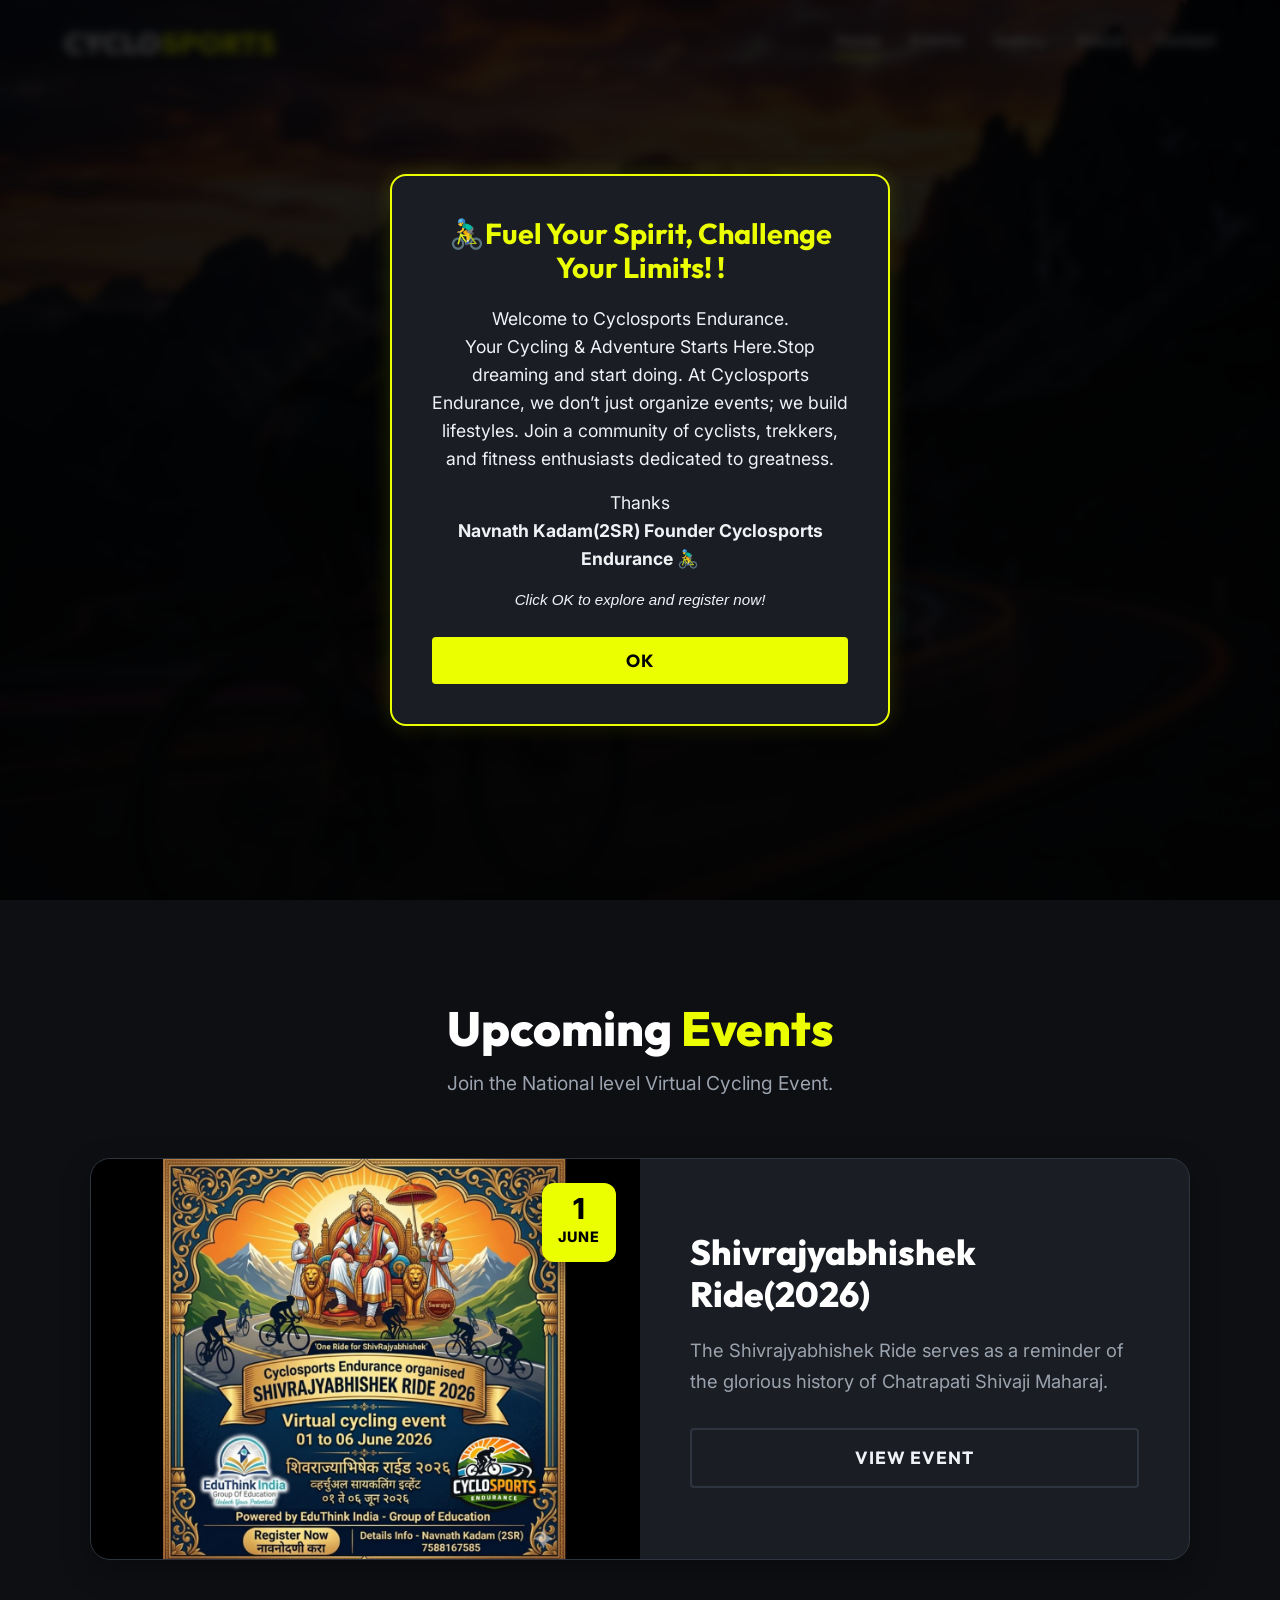
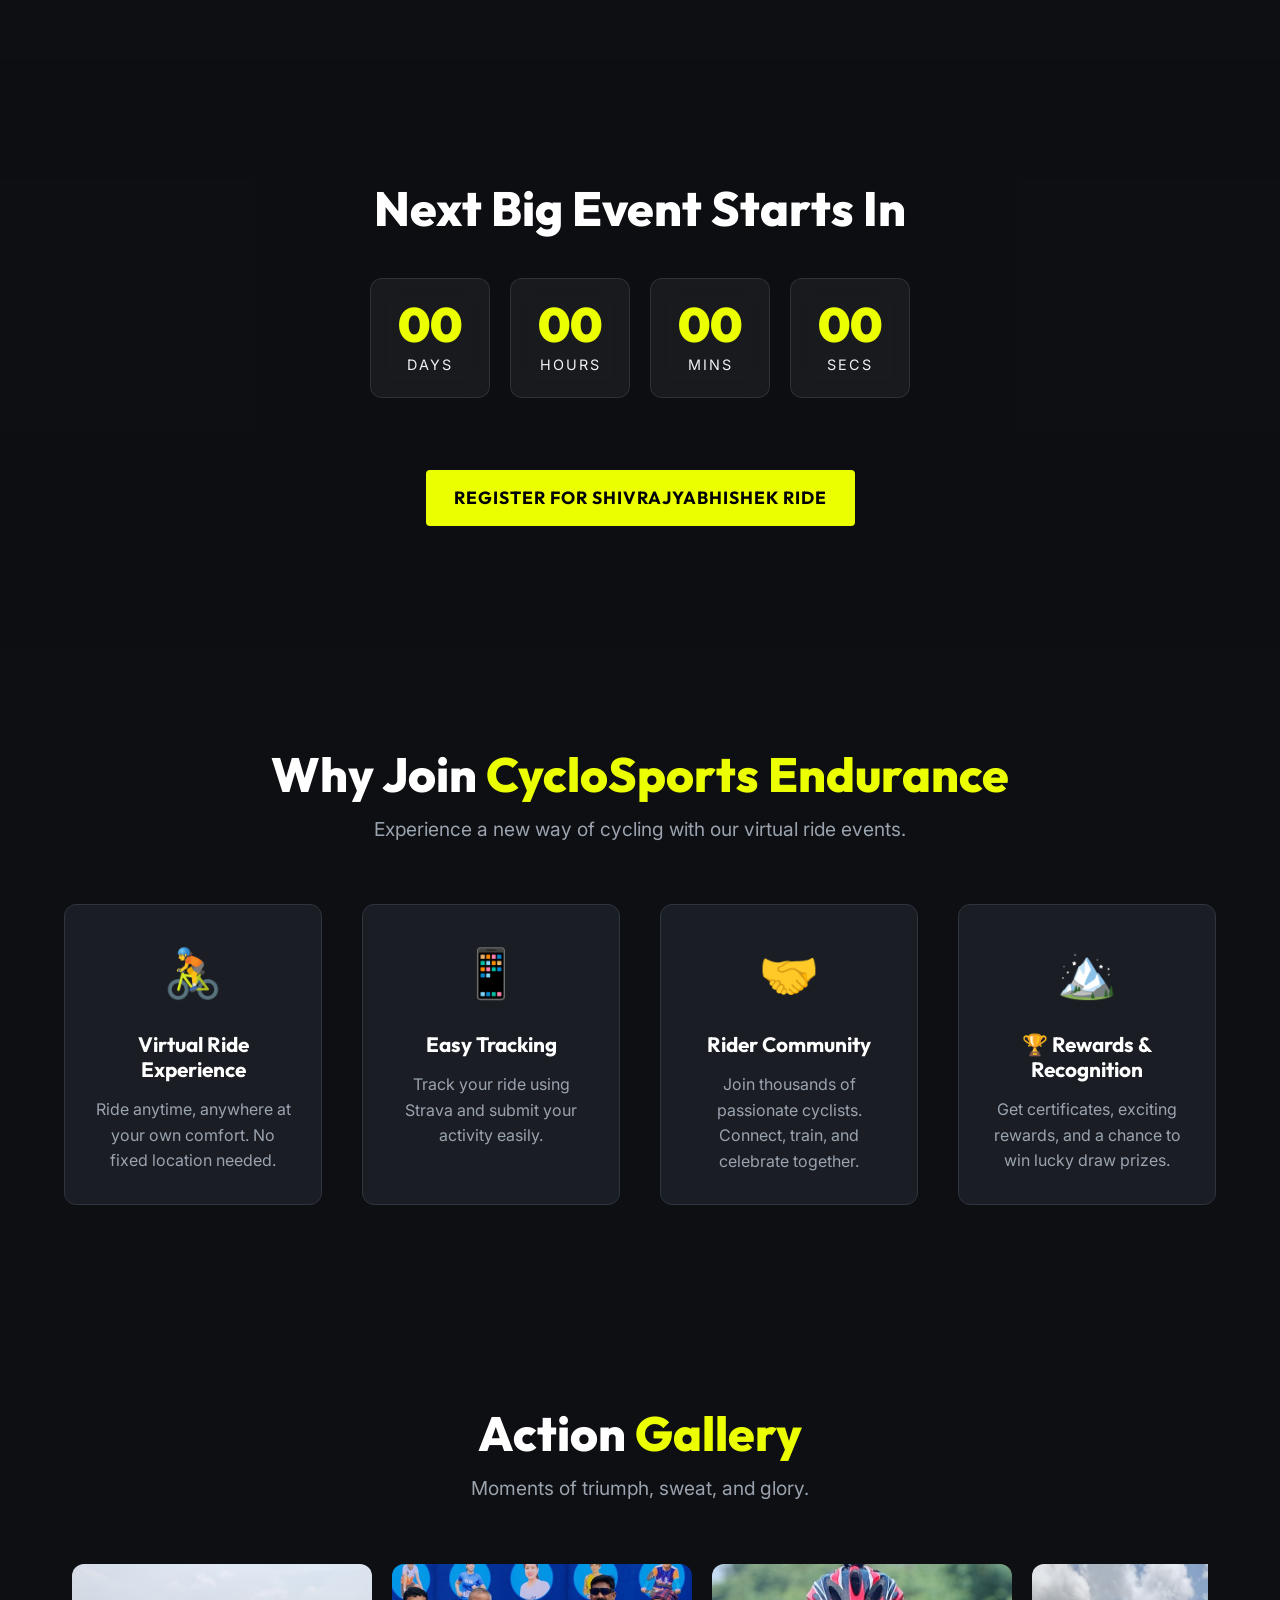
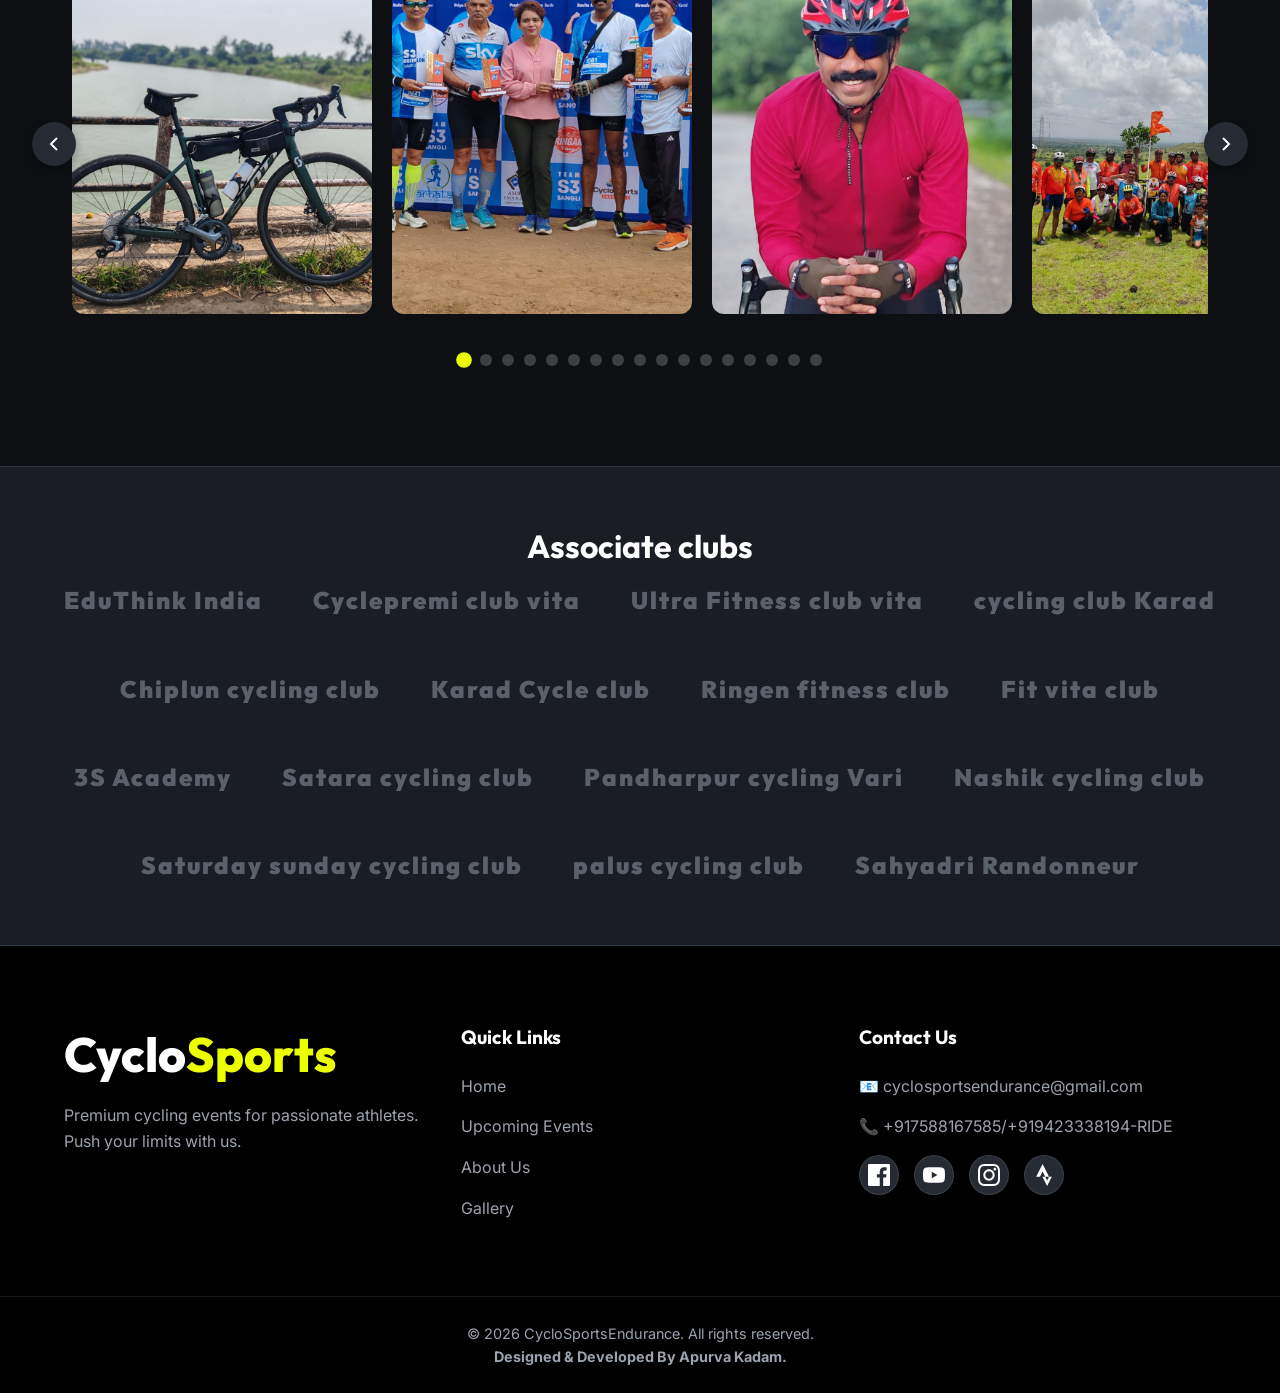
==== commit e612f004: "feat:change image style" ====
--- a/index.html
+++ b/index.html
@@ -143,7 +143,11 @@
                 <p>Moments of triumph, sweat, and glory.</p>
             </div>
             
-            <div class="gallery-grid">
+            <div class="carousel-container">
+                <button class="carousel-btn prev-btn" id="prevBtn" aria-label="Previous Image">
+                    <svg viewBox="0 0 24 24" width="24" height="24" fill="none" stroke="currentColor" stroke-width="2"><path d="M15 18l-6-6 6-6"/></svg>
+                </button>
+                <div class="gallery-grid" id="galleryTrack">
                 <div class="gallery-item fade-up">
                     <img src="images/cycle.jpg" alt="Pristine Drivetrain">
                     <div class="gallery-overlay"><span>Cycle</span></div>
@@ -212,10 +216,15 @@
                  <div class="gallery-item fade-up" style="transition-delay: 0.3s;">
                     <img src="images/grp13.jpg.jpeg" alt="my cycling journey">
                     <div class="gallery-overlay"></div>
-                </div>
+                 </div>
                 
                 
-            </div>
+                </div>
+                <button class="carousel-btn next-btn" id="nextBtn" aria-label="Next Image">
+                    <svg viewBox="0 0 24 24" width="24" height="24" fill="none" stroke="currentColor" stroke-width="2"><path d="M9 18l6-6-6-6"/></svg>
+                </button>
+            </div>
+            <div class="carousel-indicators" id="carouselIndicators"></div>
         </div>
     </section>
 
@@ -302,8 +311,8 @@
 ​Stop dreaming and start doing. At Cyclosports Endurance, we don’t just organize events; we build lifestyles. Join a community of cyclists, trekkers, and fitness enthusiasts dedicated to greatness.
 </p>
             <p>Thanks<br>
-<b>Navnath Kadam
-(Cyclosports Endurance) 🚴‍♂️</b></p>
+<b>Navnath Kadam(2SR)
+    Founder Cyclosports Endurance 🚴‍♂️</b></p>
             <p class="action-text">Click OK to explore and register now!</p>
             <button id="closePopupBtn" class="btn btn-primary pulse-btn">OK</button>
         </div>
--- a/styles.css
+++ b/styles.css
@@ -499,11 +499,25 @@
     color: var(--text-muted);
 }
 
-/* --- Gallery Section --- */
+/* --- Gallery Carousel Section --- */
+.carousel-container {
+    position: relative;
+    padding: 0 40px; /* Space for arrows */
+}
+
 .gallery-grid {
-    display: grid;
-    grid-template-columns: repeat(auto-fit, minmax(300px, 1fr));
+    display: flex;
     gap: 20px;
+    overflow-x: auto;
+    scroll-snap-type: x mandatory;
+    scrollbar-width: none; /* Firefox */
+    -ms-overflow-style: none; /* IE/Edge */
+    scroll-behavior: smooth;
+    padding-bottom: 10px;
+}
+
+.gallery-grid::-webkit-scrollbar {
+    display: none; /* Chrome/Safari */
 }
 
 .gallery-item {
@@ -511,6 +525,8 @@
     border-radius: 12px;
     overflow: hidden;
     height: 350px;
+    flex: 0 0 300px;
+    scroll-snap-align: center;
 }
 
 .gallery-item img {
@@ -550,6 +566,76 @@
 
 .gallery-item:hover .gallery-overlay span {
     transform: translateY(0);
+}
+
+/* Carousel Controls */
+.carousel-btn {
+    position: absolute;
+    top: 50%;
+    transform: translateY(-50%);
+    background: var(--surface-light);
+    border: none;
+    color: #fff;
+    width: 44px;
+    height: 44px;
+    border-radius: 50%;
+    cursor: pointer;
+    display: none; /* hidden on mobile, block on desktop */
+    align-items: center;
+    justify-content: center;
+    transition: background var(--transition-fast), color var(--transition-fast), transform var(--transition-fast);
+    z-index: 10;
+    box-shadow: 0 4px 10px rgba(0,0,0,0.3);
+}
+
+.carousel-btn:hover {
+    background: var(--primary-color);
+    color: #000;
+    transform: translateY(-50%) scale(1.1);
+}
+
+.prev-btn {
+    left: 0;
+}
+
+.next-btn {
+    right: 0;
+}
+
+@media (min-width: 768px) {
+    .carousel-btn {
+        display: flex; /* Show arrows on desktop */
+    }
+}
+
+.carousel-indicators {
+    display: flex;
+    gap: 10px;
+    justify-content: center;
+    margin-top: 30px;
+}
+
+.carousel-dot {
+    width: 12px;
+    height: 12px;
+    background: rgba(255, 255, 255, 0.2);
+    border-radius: 50%;
+    cursor: pointer;
+    transition: background var(--transition-fast), transform var(--transition-fast);
+}
+
+.carousel-dot.active {
+    background: var(--primary-color);
+    transform: scale(1.3);
+}
+
+@media (max-width: 768px) {
+    .carousel-container {
+        padding: 0;
+    }
+    .gallery-item {
+        flex: 0 0 85%;
+    }
 }
 
 /* --- Sponsors Section --- */
@@ -581,6 +667,35 @@
 .sponsor-logo:hover {
     opacity: 1;
     color: var(--text-main);
+}
+
+@media (max-width: 768px) {
+    .sponsors-section {
+        padding: 40px 0;
+    }
+    .sponsors-track {
+        display: grid;
+        grid-template-columns: repeat(3, 1fr);
+        gap: 25px 15px;
+        align-items: center;
+        justify-items: center;
+    }
+    .sponsor-logo {
+        font-size: 1.1rem;
+        letter-spacing: 1px;
+        text-align: center;
+    }
+}
+
+@media (max-width: 480px) {
+    .sponsors-track {
+        grid-template-columns: repeat(2, 1fr);
+        gap: 20px 10px;
+    }
+    .sponsor-logo {
+        font-size: 0.95rem;
+        letter-spacing: 0.5px;
+    }
 }
 
 /* --- Footer --- */
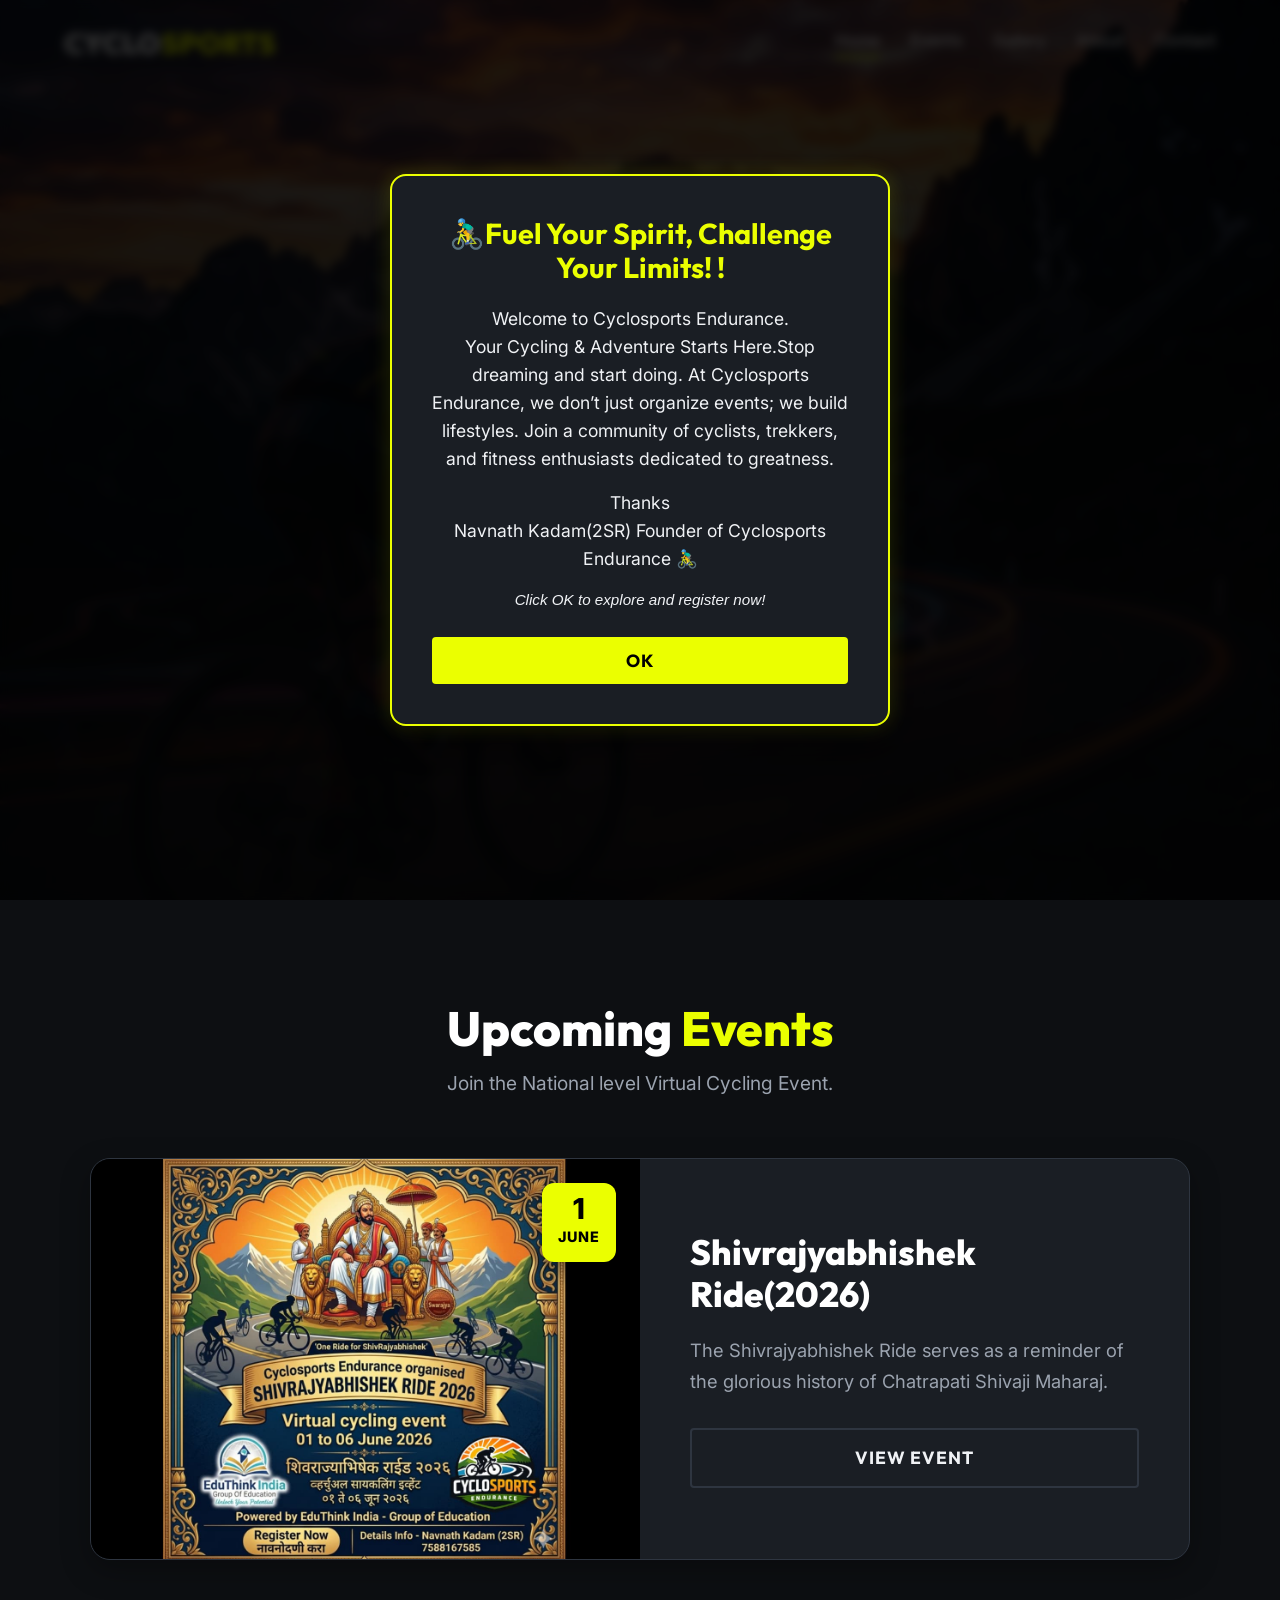
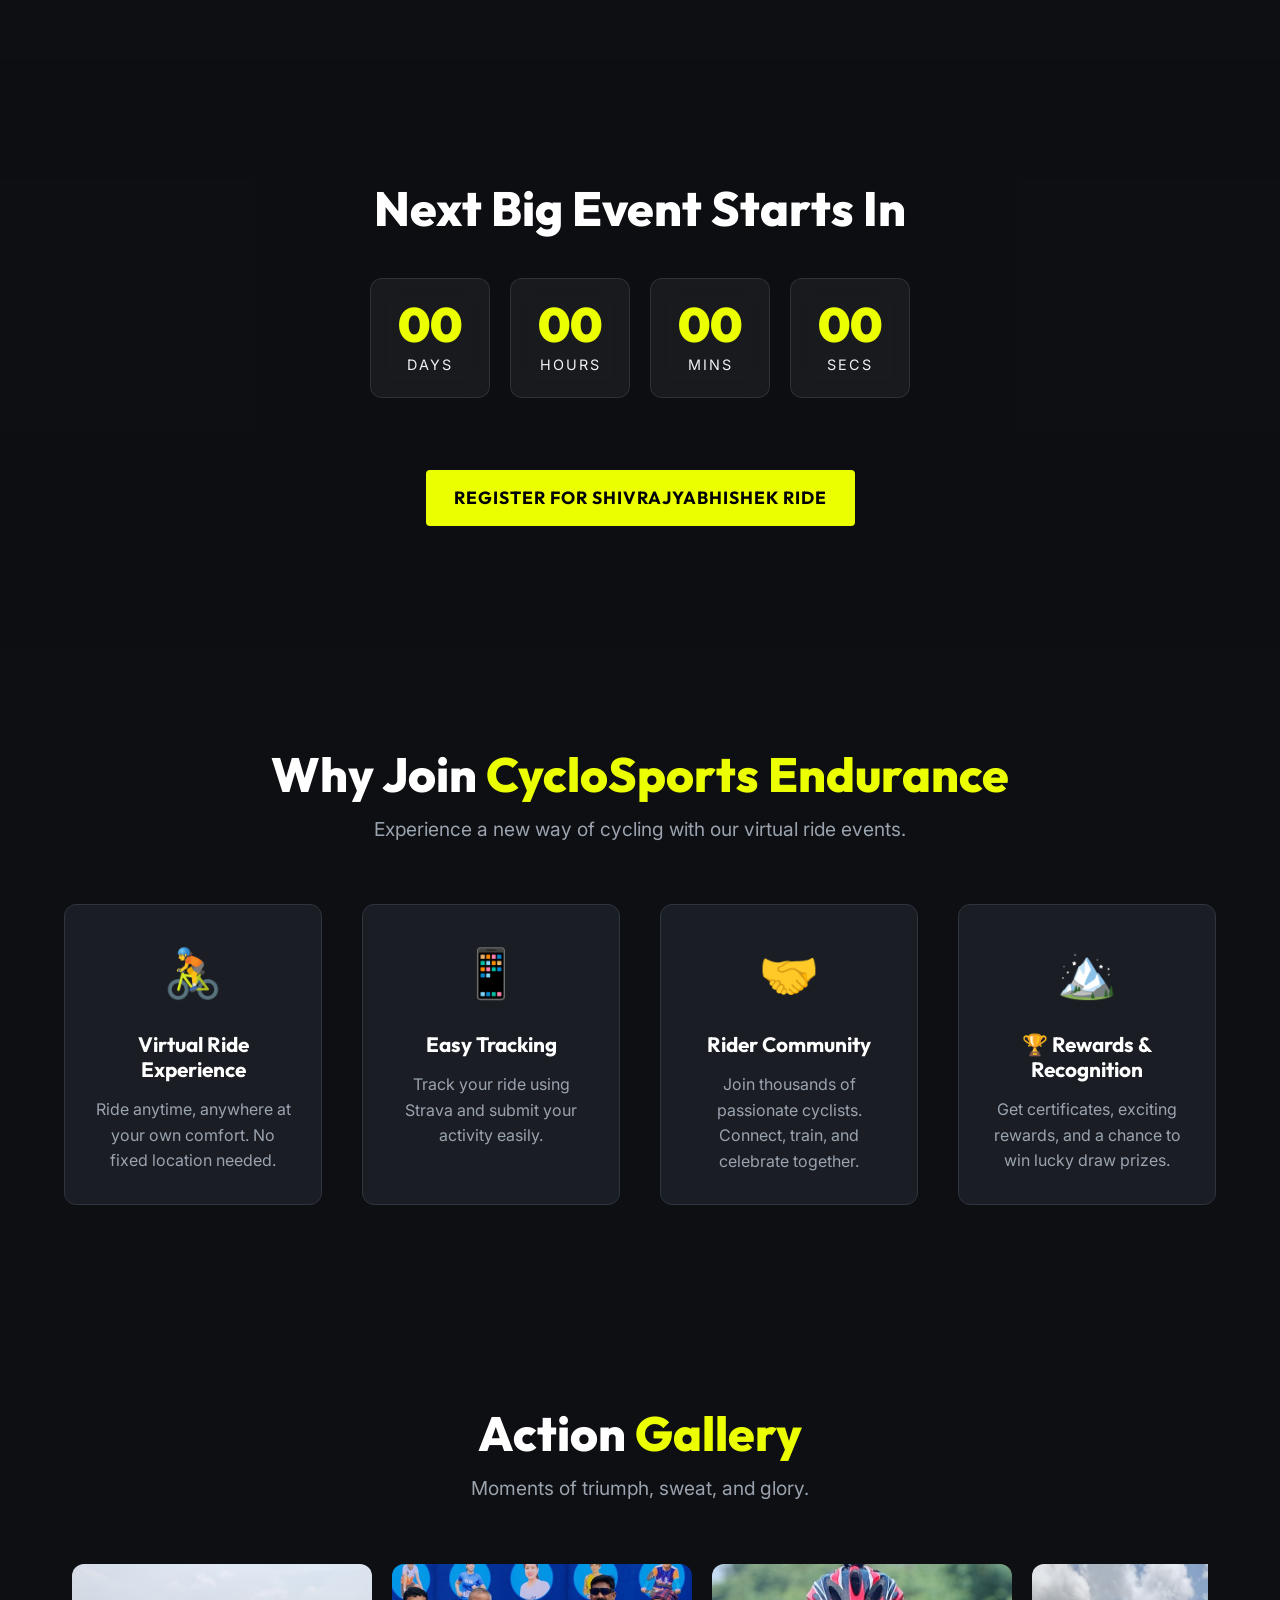
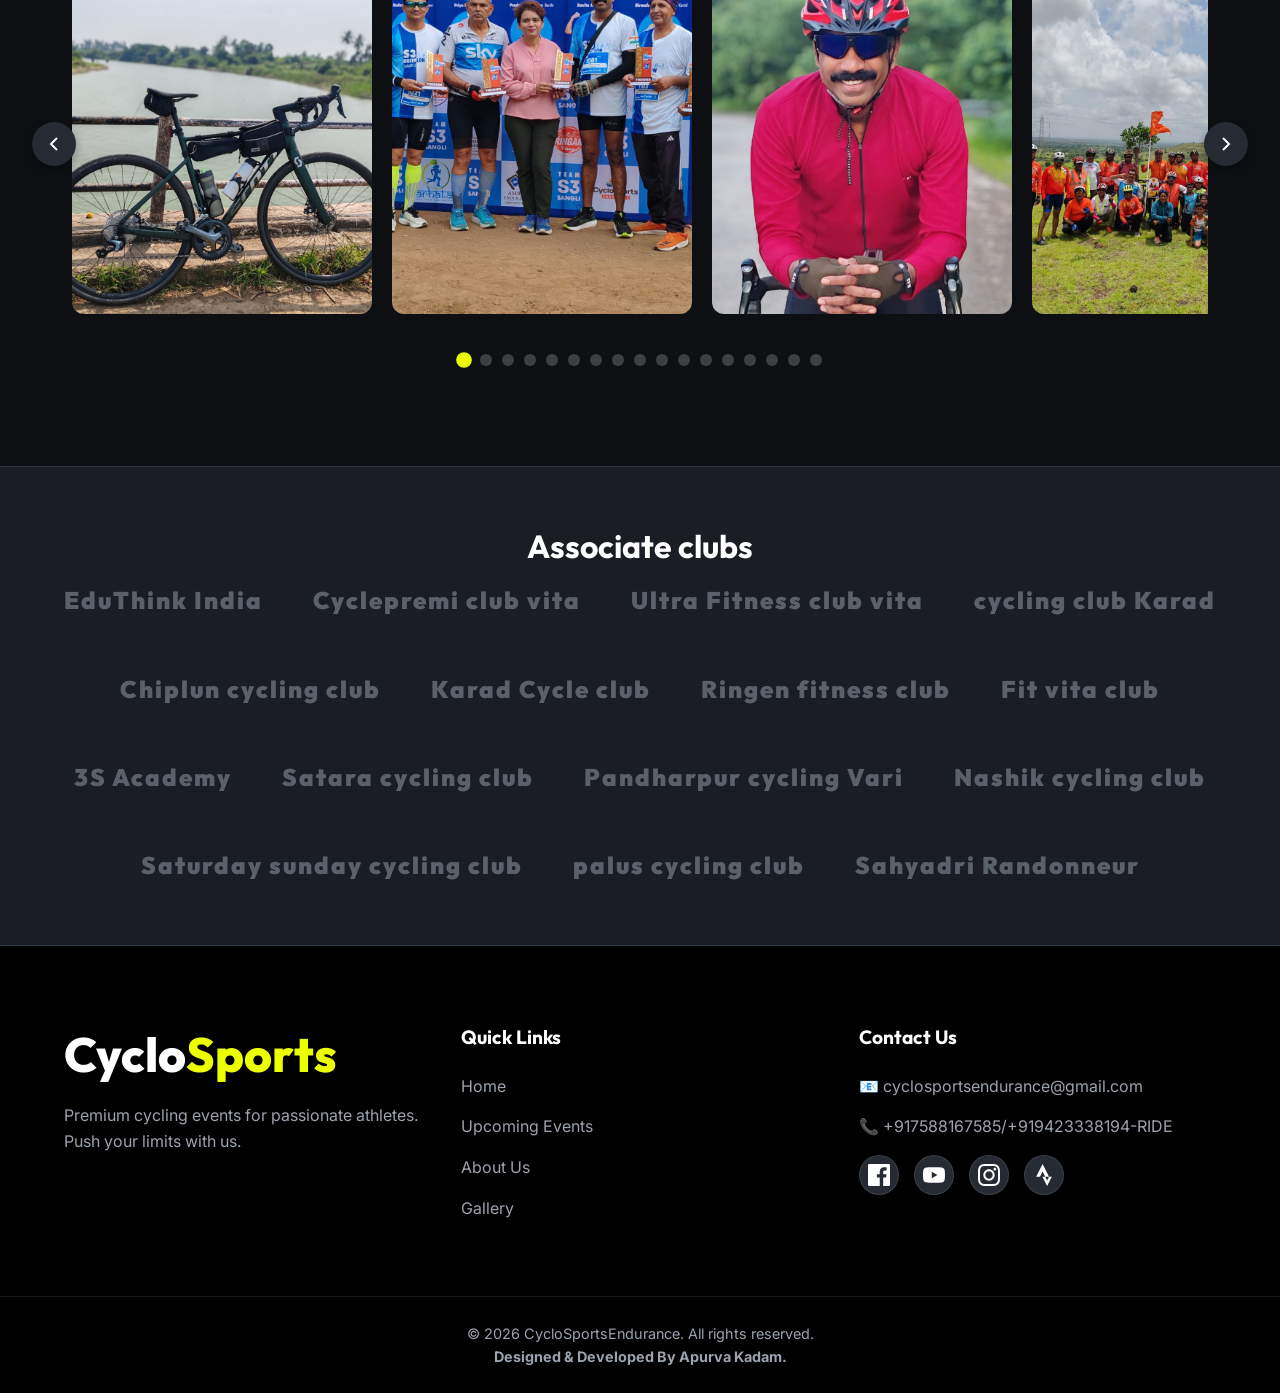
==== commit b02d0bea: "feat:change image style" ====
--- a/index.html
+++ b/index.html
@@ -311,8 +311,8 @@
 ​Stop dreaming and start doing. At Cyclosports Endurance, we don’t just organize events; we build lifestyles. Join a community of cyclists, trekkers, and fitness enthusiasts dedicated to greatness.
 </p>
             <p>Thanks<br>
-<b>Navnath Kadam(2SR)
-    Founder Cyclosports Endurance 🚴‍♂️</b></p>
+Navnath Kadam(2SR)
+Founder of Cyclosports Endurance 🚴‍♂️</p>
             <p class="action-text">Click OK to explore and register now!</p>
             <button id="closePopupBtn" class="btn btn-primary pulse-btn">OK</button>
         </div>
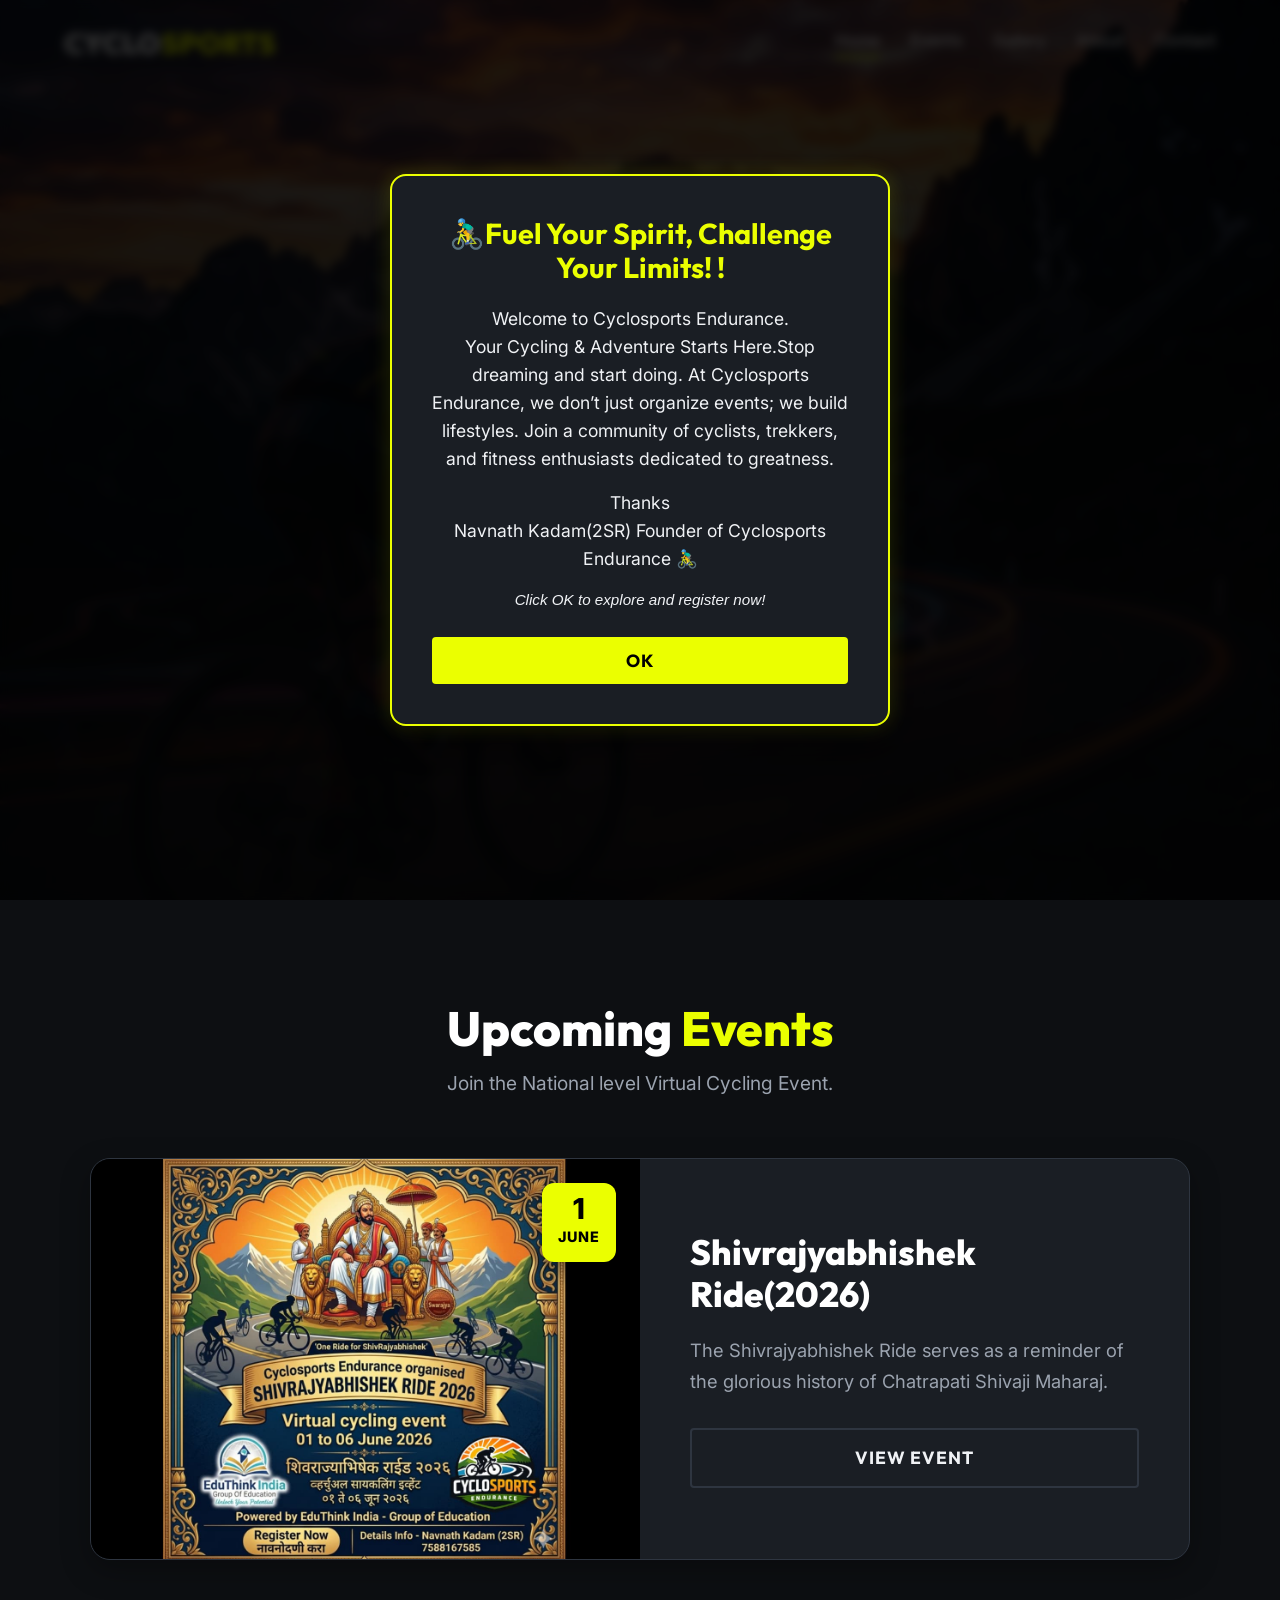
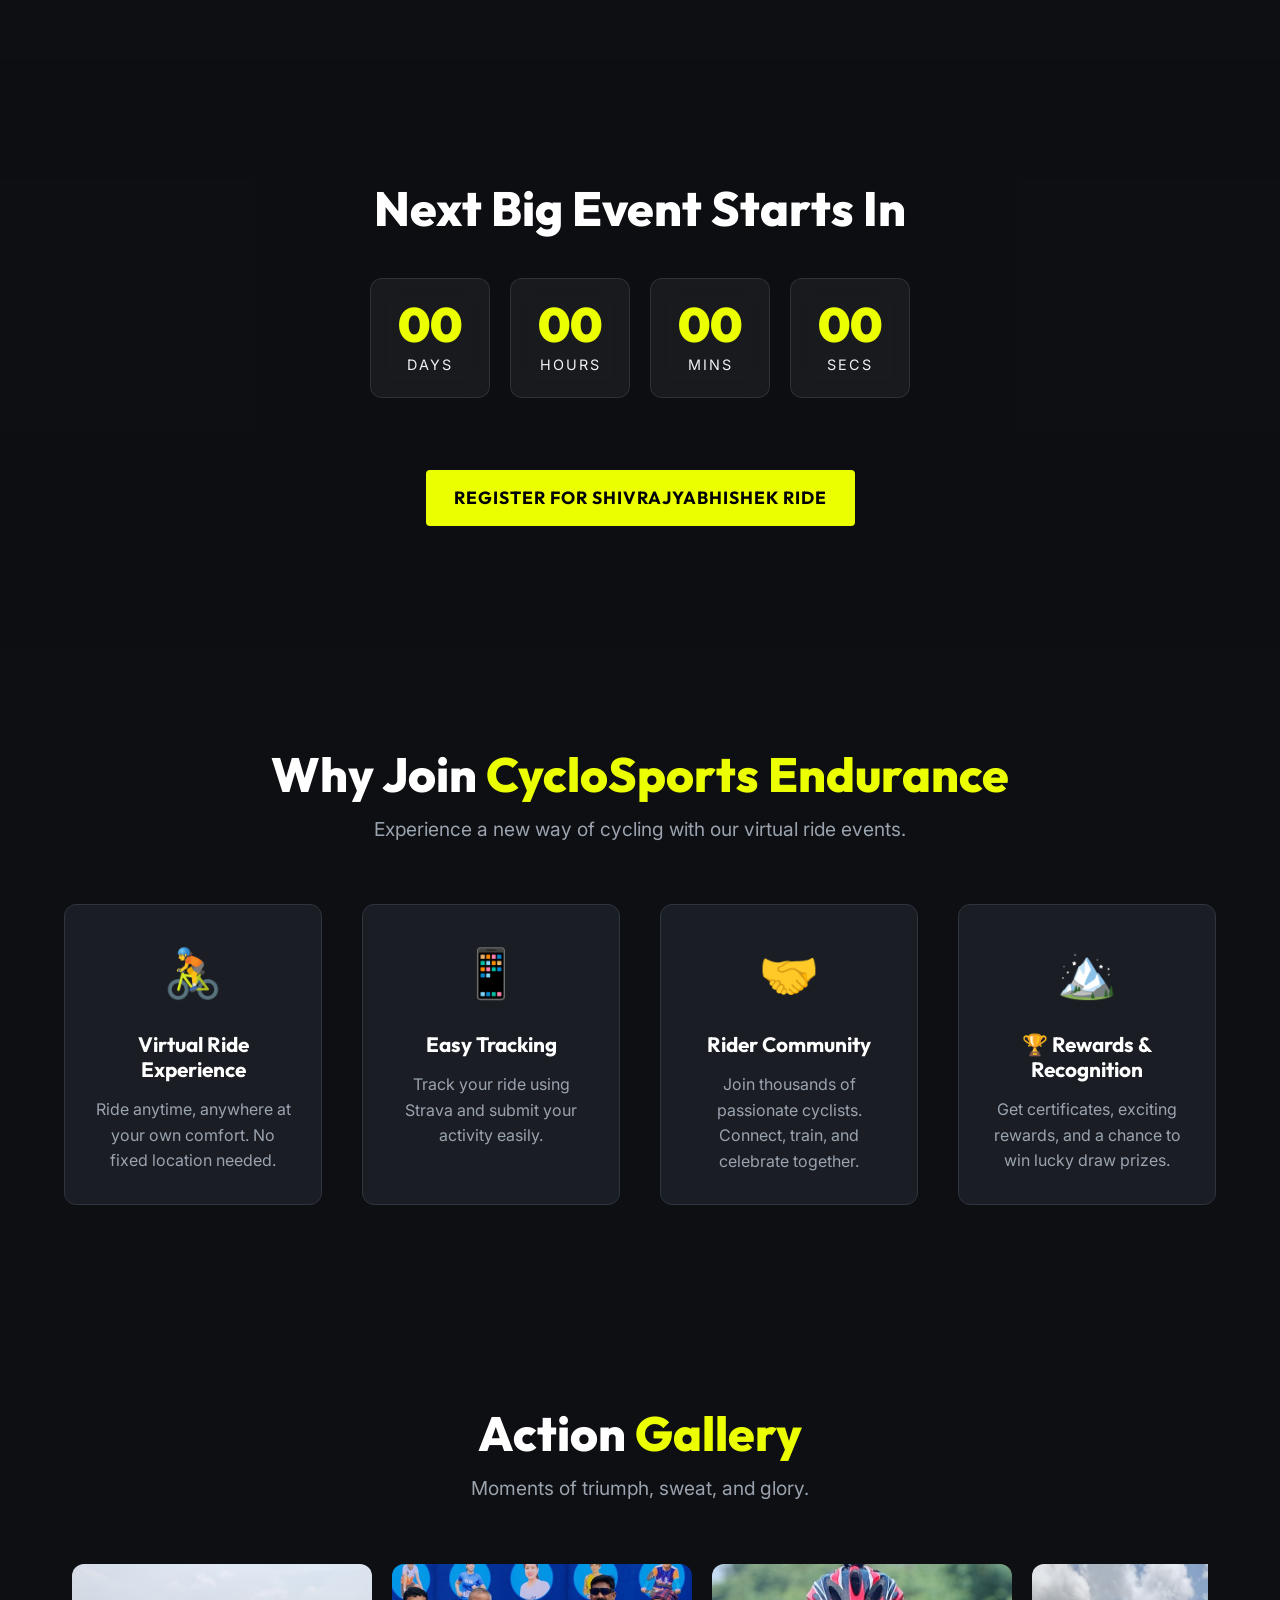
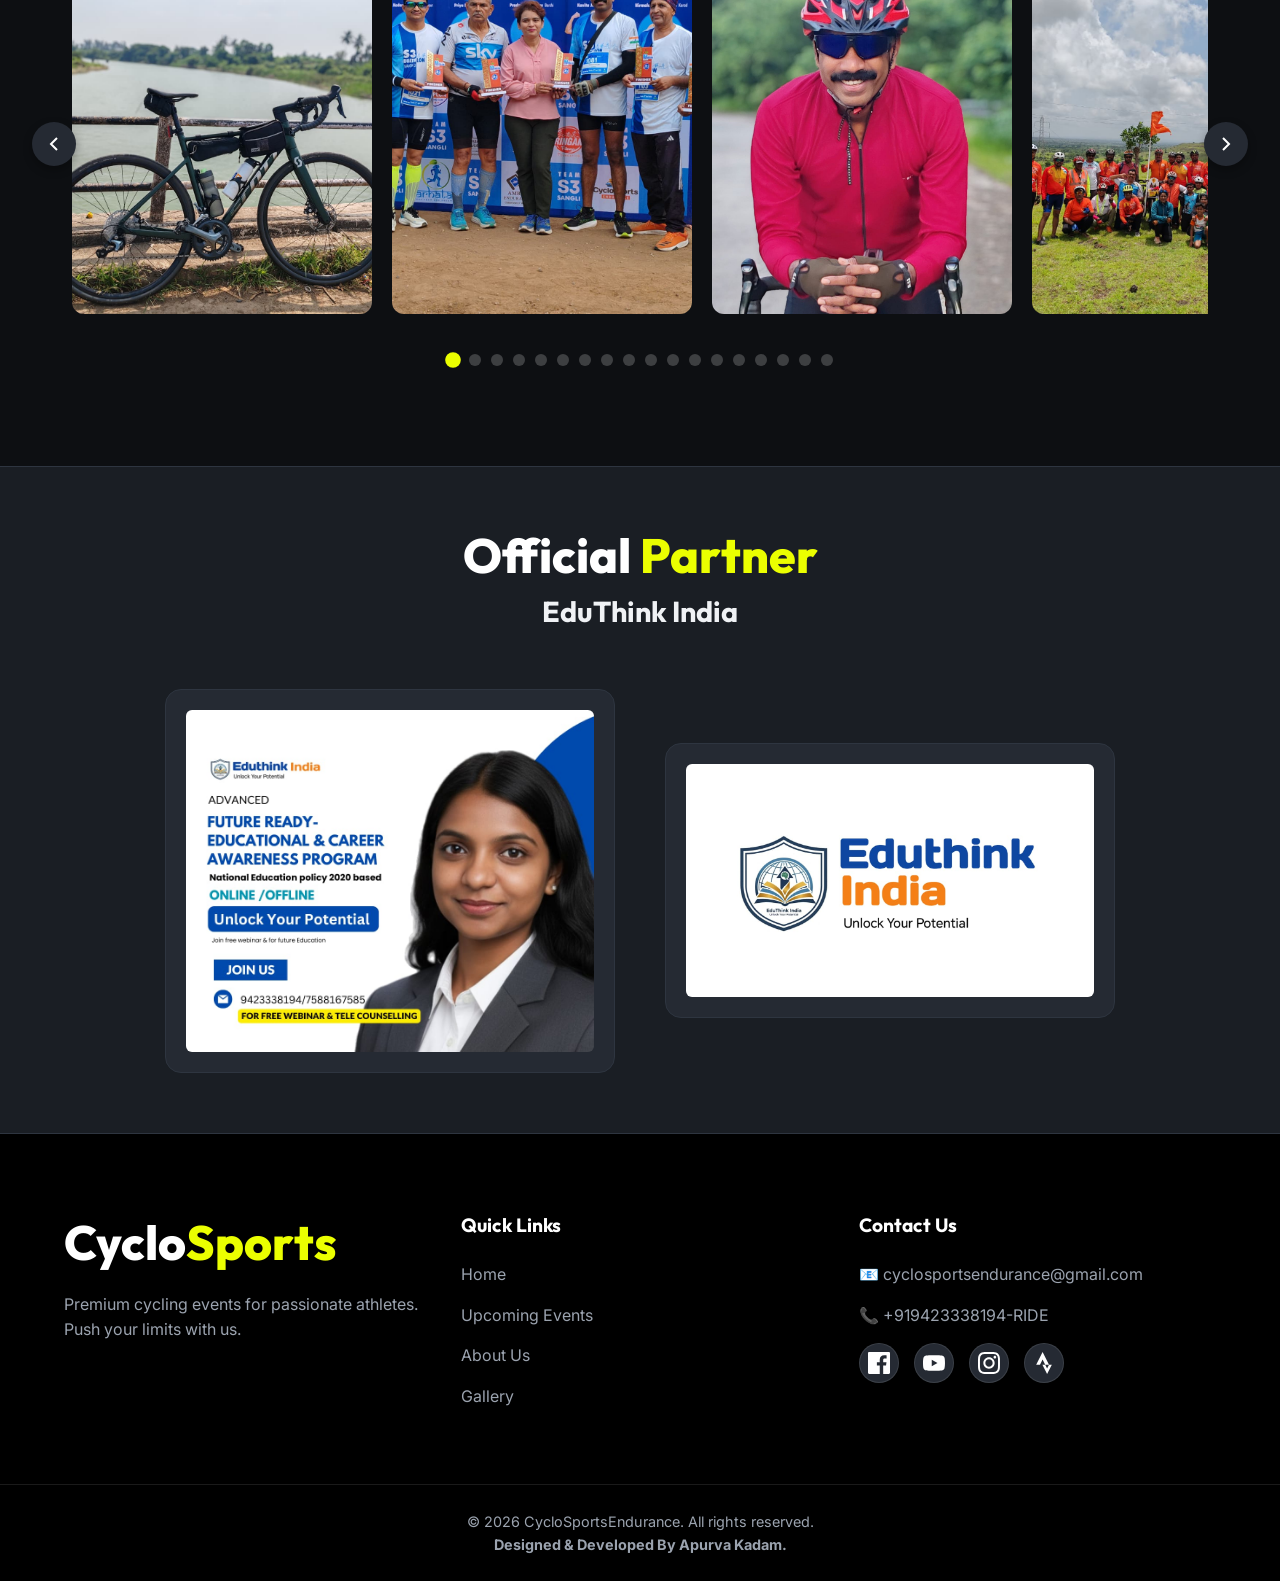
==== commit cbe212a7: "update website" ====
--- a/index.html
+++ b/index.html
@@ -214,7 +214,11 @@
                 </div>
                  
                  <div class="gallery-item fade-up" style="transition-delay: 0.3s;">
-                    <img src="images/grp13.jpg.jpeg" alt="my cycling journey">
+                    <img src="images/grp15.jpg.jpeg" alt="my cycling journey">
+                    <div class="gallery-overlay"></div>
+                 </div>
+                 <div class="gallery-item fade-up" style="transition-delay: 0.3s;">
+                    <img src="images/grp16.jpg.jpeg" alt="my cycling journey">
                     <div class="gallery-overlay"></div>
                  </div>
                 
@@ -231,30 +235,17 @@
     <!-- Sponsors Section -->
     <section class="sponsors-section section-padding fade-in">
         <div class="container">
-            <h3 class="text-center mb-small">Associate clubs</h3>
+            <div class="section-header">
+                <h2>Official <span>Partner</span></h2>
+                <h3 style="color: var(--text-main); margin-top: 10px; font-size: 1.8rem;">EduThink India</h3>
+            </div>
             <div class="sponsors-track">
-                <div class="sponsor-logo">EduThink India</div>
-                <div class="sponsor-logo">Cyclepremi club vita</div>
-                <div class="sponsor-logo">Ultra Fitness club vita</div>
-                <div class="sponsor-logo">cycling club Karad</div>
-                <div class="sponsor-logo">Chiplun cycling club</div>
-                <div class="sponsor-logo">Karad Cycle club</div>
-                <div class="sponsor-logo">Ringen fitness club</div>
-                <div class="sponsor-logo">Fit vita  club</div>
-                <div class="sponsor-logo">3S Academy</div>
-                <div class="sponsor-logo">Satara cycling club</div>
-                <div class="sponsor-logo">Pandharpur cycling Vari</div>
-                <div class="sponsor-logo">Nashik cycling club</div>
-                <div class="sponsor-logo">Saturday sunday cycling club</div>
-                <div class="sponsor-logo">palus cycling club</div>
-                 <div class="sponsor-logo">Sahyadri Randonneur</div>
-
-
-
-                
-
-
-                  
+                <div class="partner-card">
+                    <img src="images/partner1.jpg.jpeg" alt="EduThink India Poster 1" class="partner-logo">
+                </div>
+                <div class="partner-card">
+                    <img src="images/partner2.jpg.jpeg" alt="EduThink India Poster 2" class="partner-logo">
+                </div>
             </div>
         </div>
     </section>
@@ -278,7 +269,7 @@
             <div class="footer-contact">
                 <h3>Contact Us</h3>
                 <p>📧 cyclosportsendurance@gmail.com</p>
-                <p>📞 +917588167585/+919423338194-RIDE</p>
+                <p>📞 +919423338194-RIDE</p>
                 <div class="social-icons">
                     <a href="https://www.facebook.com/share/1Gm2PTJt2p/" target="_blank" aria-label="Facebook" class="social-btn facebook-btn">
                         <svg viewBox="0 0 24 24" width="22" height="22" fill="currentColor"><path d="M22.675 0H1.325C.593 0 0 .593 0 1.325v21.351C0 23.407.593 24 1.325 24H12.82v-9.294H9.692v-3.622h3.128V8.413c0-3.1 1.893-4.788 4.659-4.788 1.325 0 2.463.099 2.795.143v3.24l-1.918.001c-1.504 0-1.795.715-1.795 1.763v2.313h3.587l-.467 3.622h-3.12V24h6.116c.73 0 1.323-.593 1.323-1.325V1.325C24 .593 23.407 0 22.675 0z"/></svg>
@@ -301,7 +292,7 @@
         </div>
     </footer>
 
-    <!-- Floating WhatsApp Button Removed -->
+    
 
     <!-- Welcome Popup -->
     <div id="welcomePopup" class="popup-modal">
--- a/styles.css
+++ b/styles.css
@@ -654,19 +654,38 @@
     gap: 50px;
 }
 
-.sponsor-logo {
-    font-family: var(--font-heading);
-    font-size: 1.5rem;
-    color: var(--text-muted);
-    font-weight: 900;
-    letter-spacing: 2px;
-    opacity: 0.5;
-    transition: opacity var(--transition-fast), color var(--transition-fast);
-}
-
-.sponsor-logo:hover {
-    opacity: 1;
-    color: var(--text-main);
+.partner-card {
+    background: var(--surface-light);
+    border: 1px solid var(--border-color);
+    border-radius: 16px;
+    padding: 20px;
+    display: flex;
+    justify-content: center;
+    align-items: center;
+    transition: transform var(--transition-med), box-shadow var(--transition-med), border-color var(--transition-med);
+    width: 100%;
+    max-width: 450px;
+    height: auto;
+}
+
+.partner-card:hover {
+    transform: translateY(-5px);
+    box-shadow: 0 10px 25px rgba(235, 255, 0, 0.1);
+    border-color: rgba(235, 255, 0, 0.4);
+}
+
+.partner-logo {
+    max-width: 100%;
+    height: auto;
+    max-height: 350px;
+    object-fit: contain;
+    border-radius: 6px;
+    transition: transform var(--transition-med), filter var(--transition-med);
+}
+
+.partner-card:hover .partner-logo {
+    transform: scale(1.02);
+    filter: drop-shadow(0 0 8px rgba(235, 255, 0, 0.3));
 }
 
 @media (max-width: 768px) {
@@ -674,27 +693,17 @@
         padding: 40px 0;
     }
     .sponsors-track {
-        display: grid;
-        grid-template-columns: repeat(3, 1fr);
-        gap: 25px 15px;
+        display: flex;
+        flex-direction: column;
         align-items: center;
-        justify-items: center;
-    }
-    .sponsor-logo {
-        font-size: 1.1rem;
-        letter-spacing: 1px;
-        text-align: center;
-    }
-}
-
-@media (max-width: 480px) {
-    .sponsors-track {
-        grid-template-columns: repeat(2, 1fr);
-        gap: 20px 10px;
-    }
-    .sponsor-logo {
-        font-size: 0.95rem;
-        letter-spacing: 0.5px;
+        gap: 30px;
+    }
+    .partner-card {
+        padding: 20px;
+        max-width: 90%;
+    }
+    .partner-logo {
+        max-height: 250px;
     }
 }
 
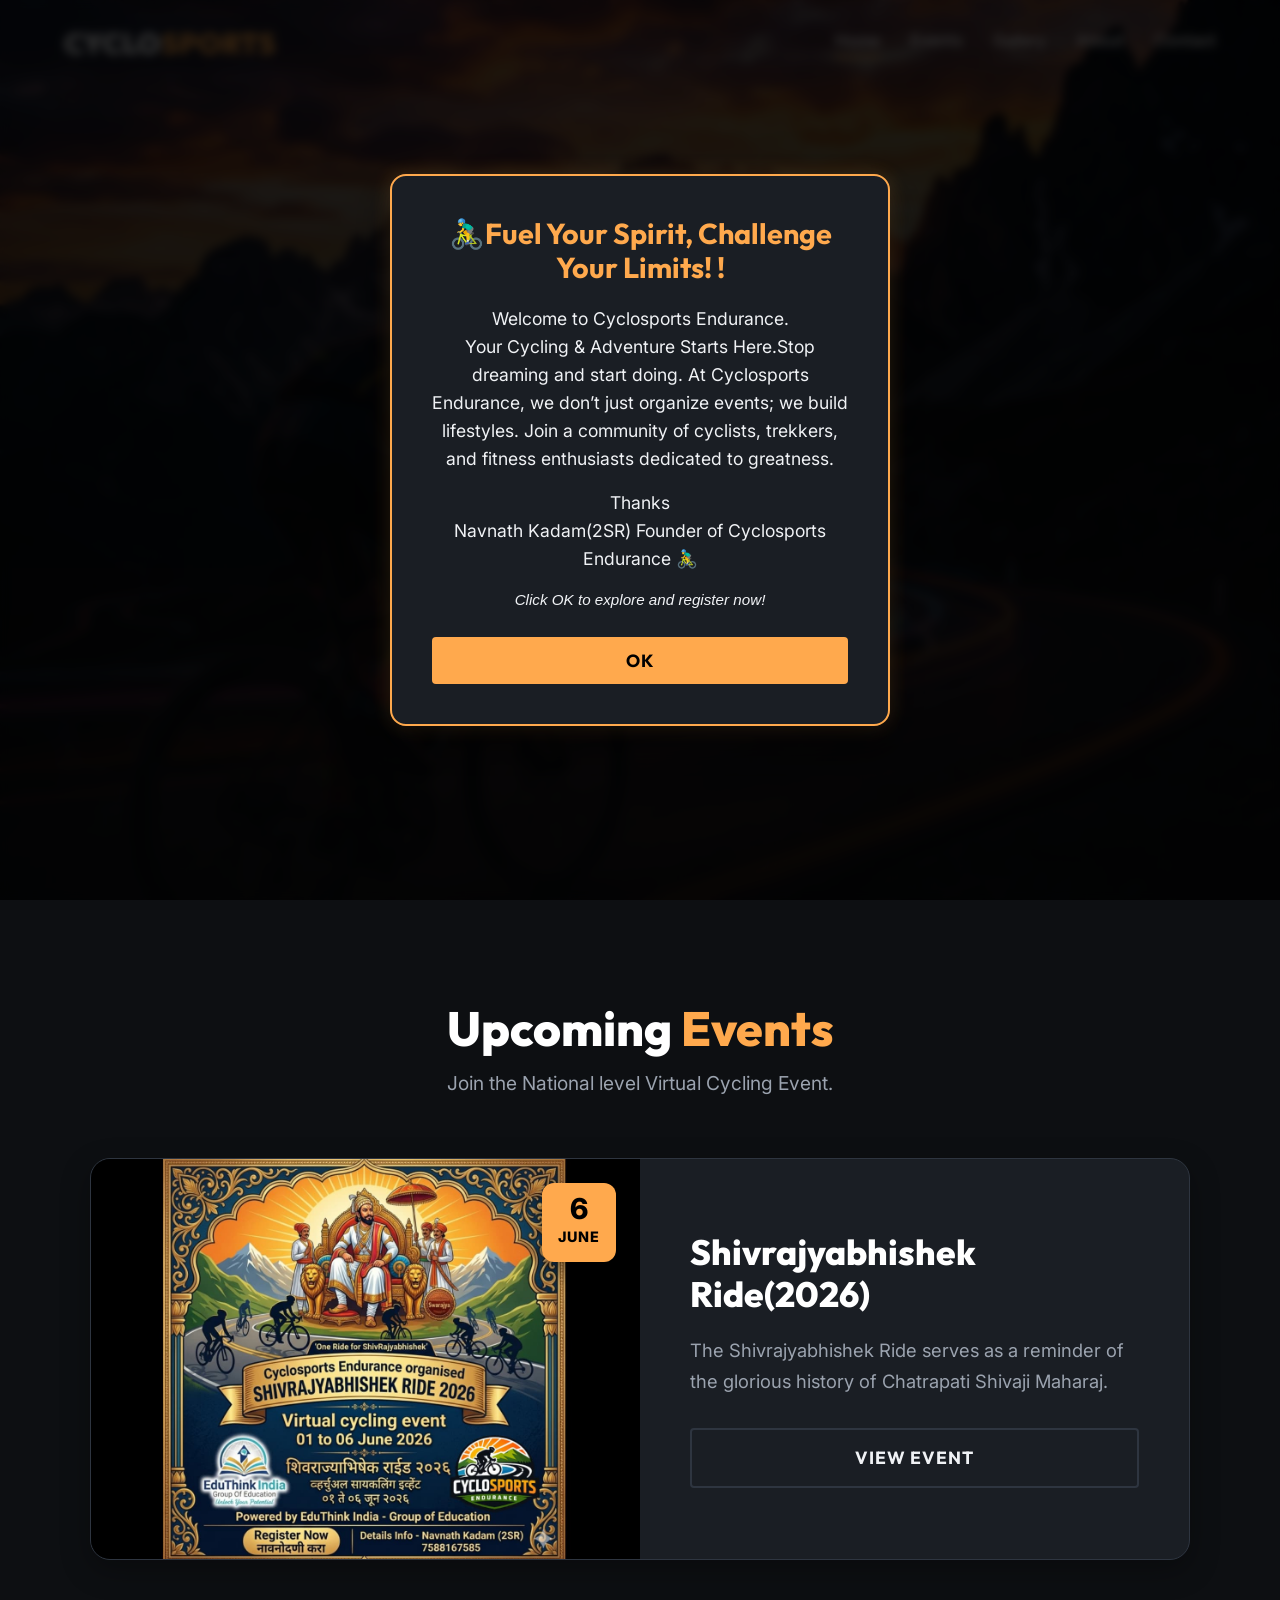
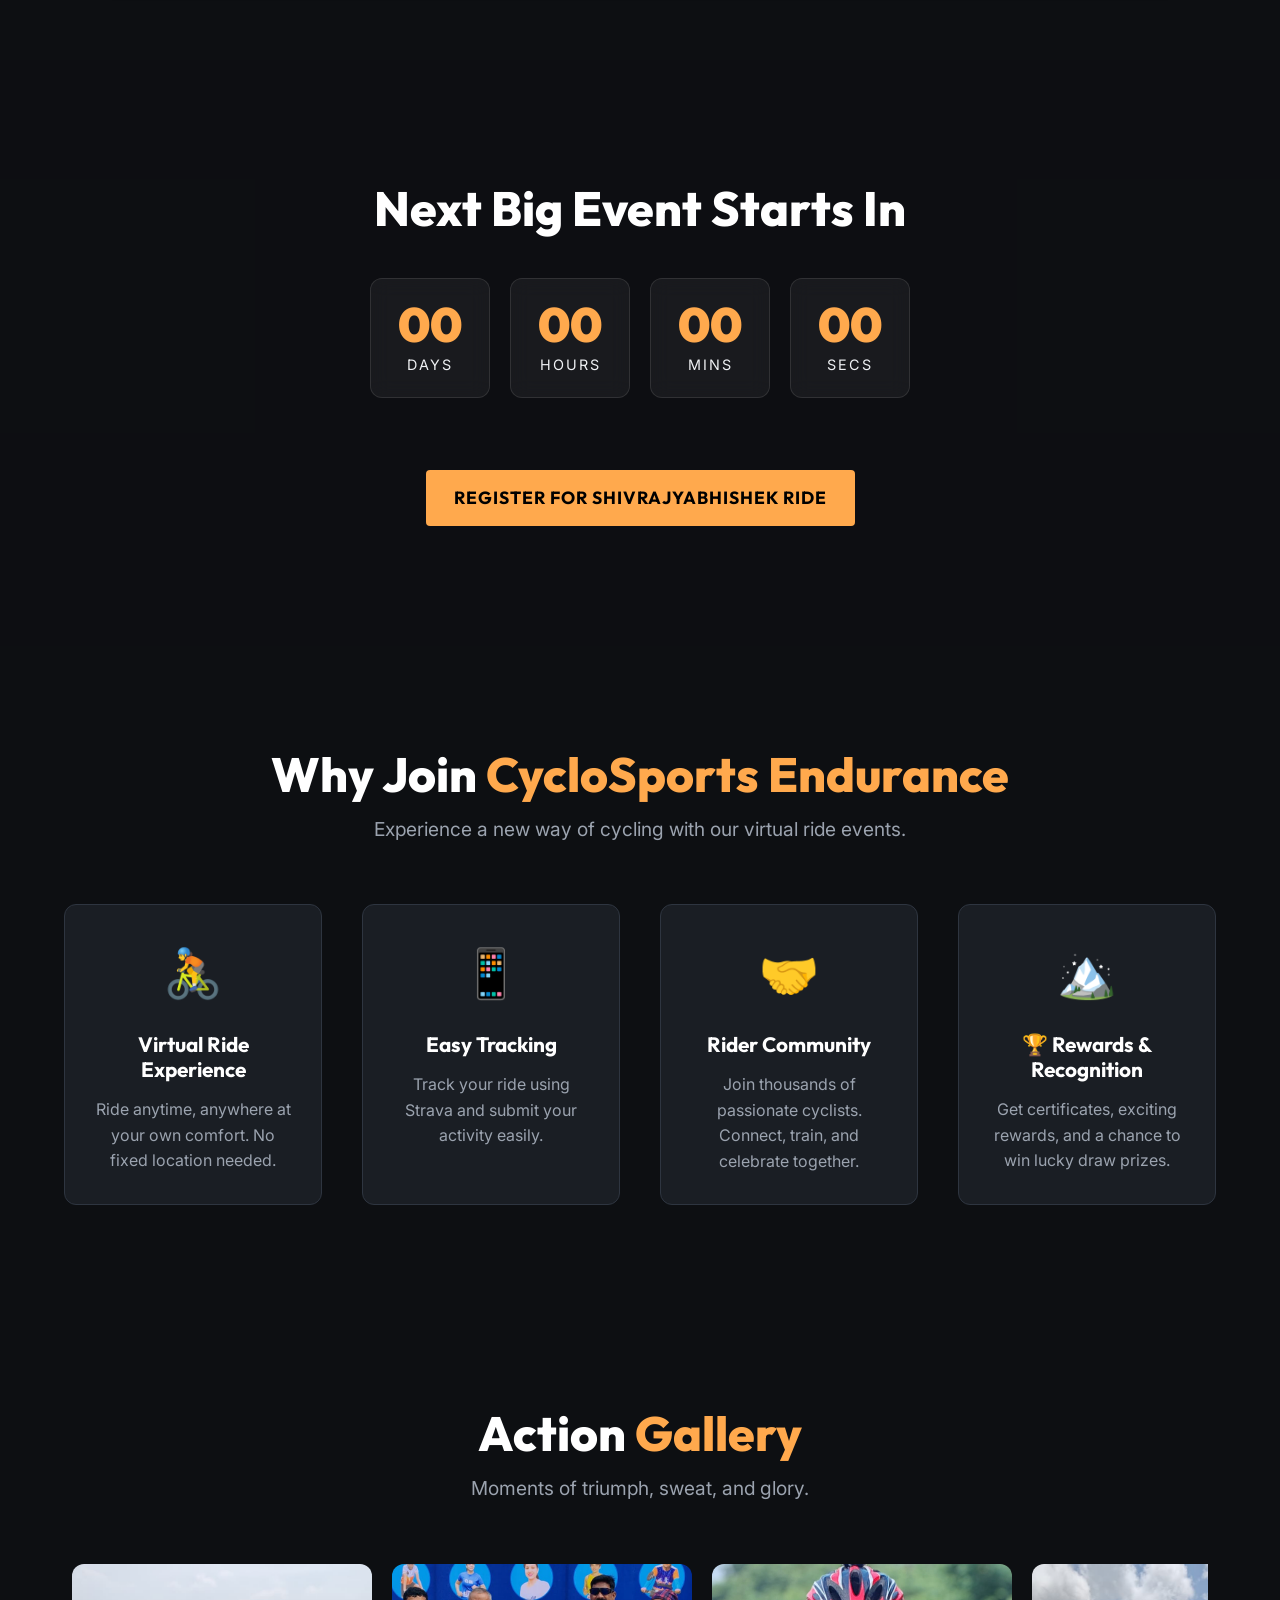
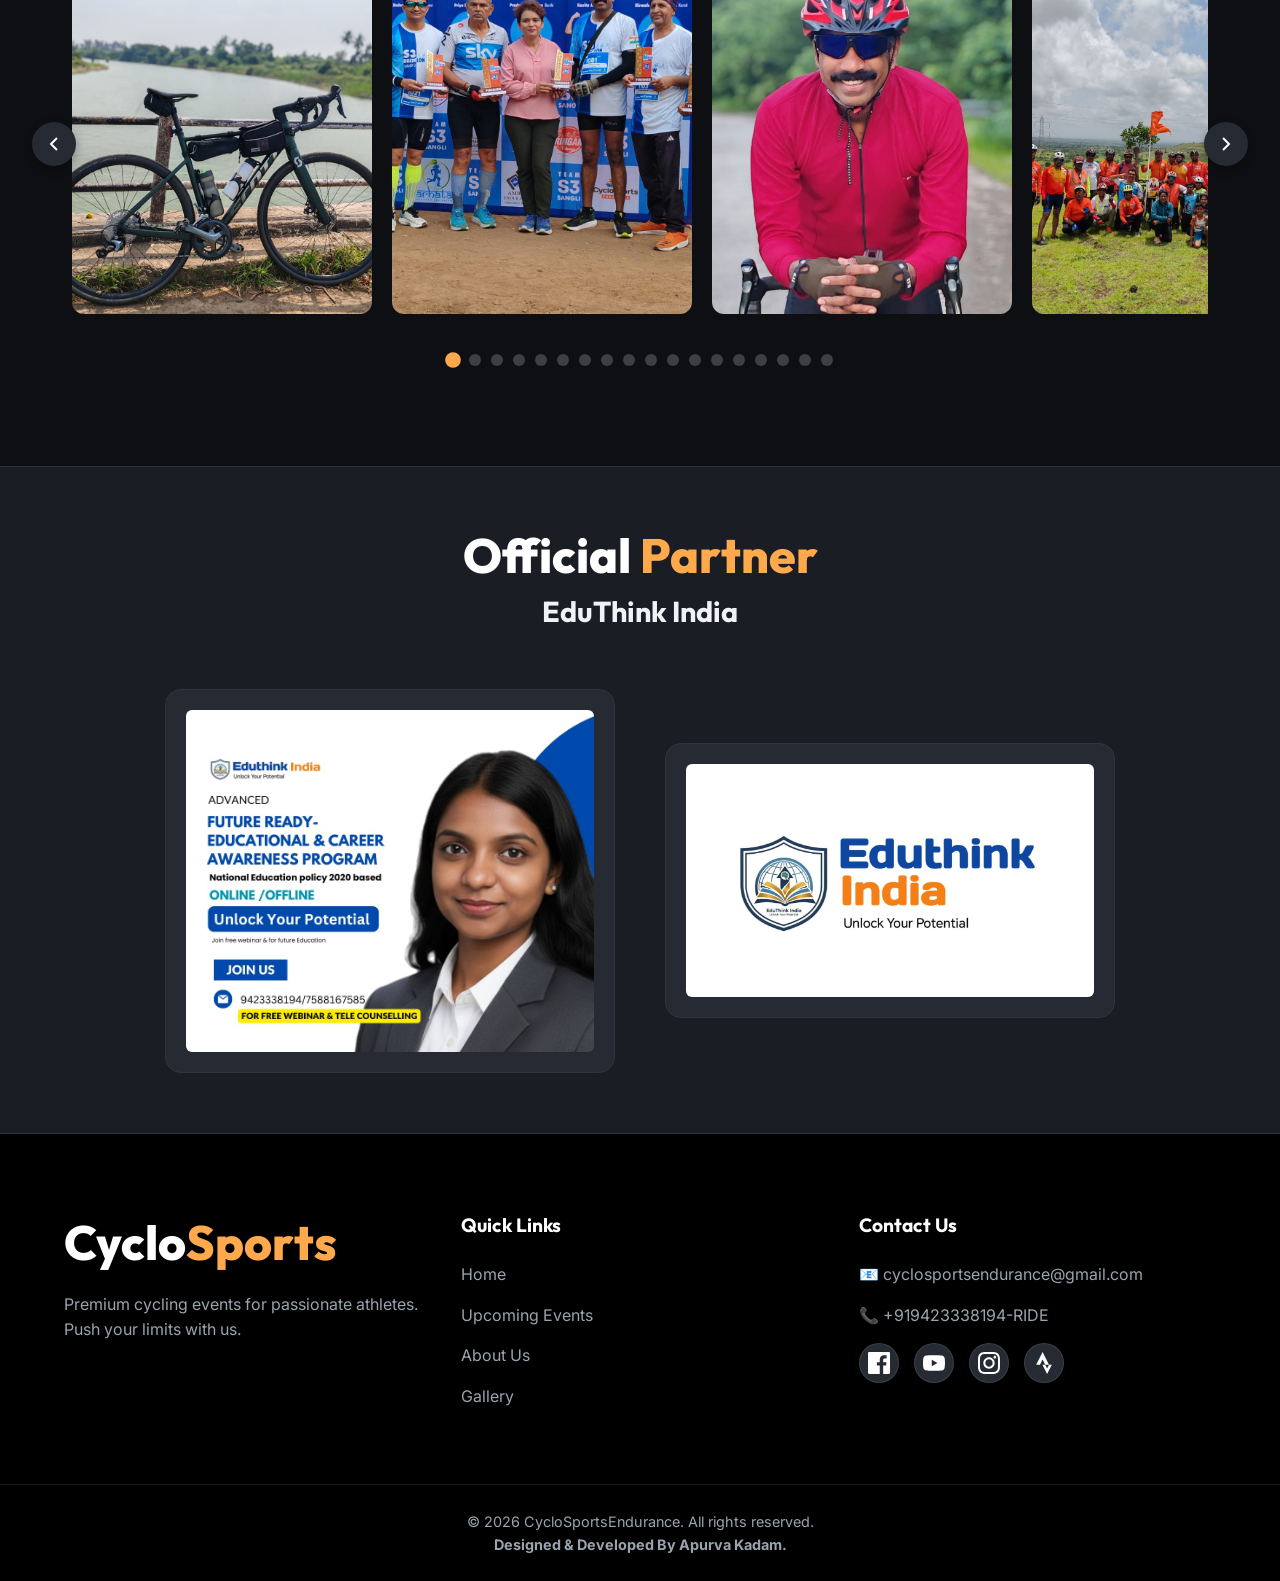
==== commit 60d6dde6: "Updated to faint orange theme and changed date to 6 June" ====
--- a/index.html
+++ b/index.html
@@ -60,7 +60,7 @@
                     <div class="event-image-wrapper">
                         <img src="images/event1.jpg.jpeg" alt="Shivrajyabhishek ride" class="event-image">
                         <div class="event-date-badge">
-                            <span class="day">1</span>
+                            <span class="day">6</span>
                             <span class="month">June</span>
                         </div>
                     </div>
--- a/styles.css
+++ b/styles.css
@@ -3,8 +3,8 @@
     --bg-color: #0d0f12; /* Deep dark blue/black */
     --surface-color: #1a1e24; /* Slightly lighter card background */
     --surface-light: #252a33;
-    --primary-color: #ebff00; /* Vibrant Neon Yellow/Green */
-    --primary-hover: #bde600;
+    --primary-color: #ffa94d; /* Vibrant Neon #ffa94d/Green */
+    --primary-hover: #ff922b;
     --secondary-color: #ff3366; /* Vibrant Pink/Red */
     --text-main: #f0f2f5;
     --text-muted: #9ba3af;
@@ -106,7 +106,7 @@
     border: none;
     cursor: pointer;
     border-radius: 4px;
-    transition: all var(--transition-fast);
+    transition: all 0.3s ease;
     text-align: center;
 }
 
@@ -118,7 +118,7 @@
 .btn-primary:hover {
     background-color: var(--primary-hover);
     transform: scale(1.03) translateY(-2px);
-    box-shadow: 0 8px 20px rgba(235, 255, 0, 0.4);
+    box-shadow: 0 8px 20px rgba(255, 169, 77, 0.4);
 }
 
 .btn-secondary {
@@ -131,8 +131,8 @@
     border-color: var(--primary-color);
     color: var(--primary-color);
     transform: scale(1.03) translateY(-2px);
-    box-shadow: 0 8px 20px rgba(235, 255, 0, 0.1);
-    background-color: rgba(235, 255, 0, 0.05);
+    box-shadow: 0 8px 20px rgba(255, 169, 77, 0.1);
+    background-color: rgba(255, 169, 77, 0.05);
 }
 
 /* Pulse Animation for CTA */
@@ -140,9 +140,9 @@
     animation: pulse 2s infinite;
 }
 @keyframes pulse {
-    0% { box-shadow: 0 0 0 0 rgba(235, 255, 0, 0.4); }
-    70% { box-shadow: 0 0 0 15px rgba(235, 255, 0, 0); }
-    100% { box-shadow: 0 0 0 0 rgba(235, 255, 0, 0); }
+    0% { box-shadow: 0 0 0 0 rgba(255, 169, 77, 0.4); }
+    70% { box-shadow: 0 0 0 15px rgba(255, 169, 77, 0); }
+    100% { box-shadow: 0 0 0 0 rgba(255, 169, 77, 0); }
 }
 
 /* --- Navigation --- */
@@ -225,7 +225,7 @@
     width: 25px;
     height: 3px;
     background-color: #fff;
-    transition: all var(--transition-fast);
+    transition: all 0.3s ease;
 }
 
 /* --- Hero Section --- */
@@ -315,7 +315,7 @@
 .event-card:hover {
     transform: translateY(-5px);
     box-shadow: 0 15px 35px rgba(0,0,0,0.4);
-    border-color: rgba(235, 255, 0, 0.4);
+    border-color: rgba(255, 169, 77, 0.4);
 }
 
 .event-image-wrapper {
@@ -670,8 +670,8 @@
 
 .partner-card:hover {
     transform: translateY(-5px);
-    box-shadow: 0 10px 25px rgba(235, 255, 0, 0.1);
-    border-color: rgba(235, 255, 0, 0.4);
+    box-shadow: 0 10px 25px rgba(255, 169, 77, 0.1);
+    border-color: rgba(255, 169, 77, 0.4);
 }
 
 .partner-logo {
@@ -685,7 +685,7 @@
 
 .partner-card:hover .partner-logo {
     transform: scale(1.02);
-    filter: drop-shadow(0 0 8px rgba(235, 255, 0, 0.3));
+    filter: drop-shadow(0 0 8px rgba(255, 169, 77, 0.3));
 }
 
 @media (max-width: 768px) {
@@ -1207,7 +1207,7 @@
     content: '';
     position: absolute;
     top: 0; left: 0; right: 0; height: 4px;
-    background: linear-gradient(90deg, #ff6a00, var(--primary-color), #25D366);
+    background: linear-gradient(90deg, #ffa94d, var(--primary-color), #25D366);
     opacity: 0.3;
     transition: opacity var(--transition-fast);
 }
@@ -1224,7 +1224,7 @@
 
 .category-card.highlight-card {
     border-color: var(--primary-color);
-    box-shadow: 0 10px 30px rgba(235, 255, 0, 0.1);
+    box-shadow: 0 10px 30px rgba(255, 169, 77, 0.1);
     transform: scale(1.05);
     z-index: 1;
 }
@@ -1236,7 +1236,7 @@
 
 .category-card.highlight-card:hover {
     transform: scale(1.08) translateY(-10px);
-    box-shadow: 0 20px 50px rgba(235, 255, 0, 0.2);
+    box-shadow: 0 20px 50px rgba(255, 169, 77, 0.2);
 }
 
 .popular-badge {
@@ -1244,7 +1244,7 @@
     top: -1px;
     left: 50%;
     transform: translateX(-50%);
-    background: linear-gradient(90deg, #ff6a00, #ff3366);
+    background: linear-gradient(90deg, #ffa94d, #ff3366);
     color: #fff;
     padding: 5px 20px;
     font-size: 0.85rem;
@@ -1252,7 +1252,7 @@
     border-radius: 0 0 12px 12px;
     text-transform: uppercase;
     letter-spacing: 1.5px;
-    box-shadow: 0 4px 10px rgba(255, 106, 0, 0.3);
+    box-shadow: 0 4px 10px rgba(255, 169, 77, 0.3);
 }
 
 .cat-header {
@@ -1318,10 +1318,10 @@
 }
 
 .btn-package:hover {
-    background: linear-gradient(90deg, #ff6a00, #ff3366);
+    background: linear-gradient(90deg, #ffa94d, #ff3366);
     border-color: transparent;
     color: #fff;
-    box-shadow: 0 5px 15px rgba(255, 106, 0, 0.3);
+    box-shadow: 0 5px 15px rgba(255, 169, 77, 0.3);
 }
 
 .btn-package-highlight {
@@ -1394,7 +1394,7 @@
 .lucky-icon {
     font-size: 3rem;
     margin-bottom: 15px;
-    text-shadow: 0 5px 15px rgba(255, 106, 0, 0.4);
+    text-shadow: 0 5px 15px rgba(255, 169, 77, 0.4);
 }
 
 .lucky-item h4 {
@@ -1513,7 +1513,7 @@
     max-width: 500px;
     width: 90%;
     text-align: center;
-    box-shadow: 0 15px 40px rgba(0, 0, 0, 0.5), 0 0 20px rgba(235, 255, 0, 0.2);
+    box-shadow: 0 15px 40px rgba(0, 0, 0, 0.5), 0 0 20px rgba(255, 169, 77, 0.2);
     transform: scale(0.9);
     transition: transform var(--transition-med);
 }
